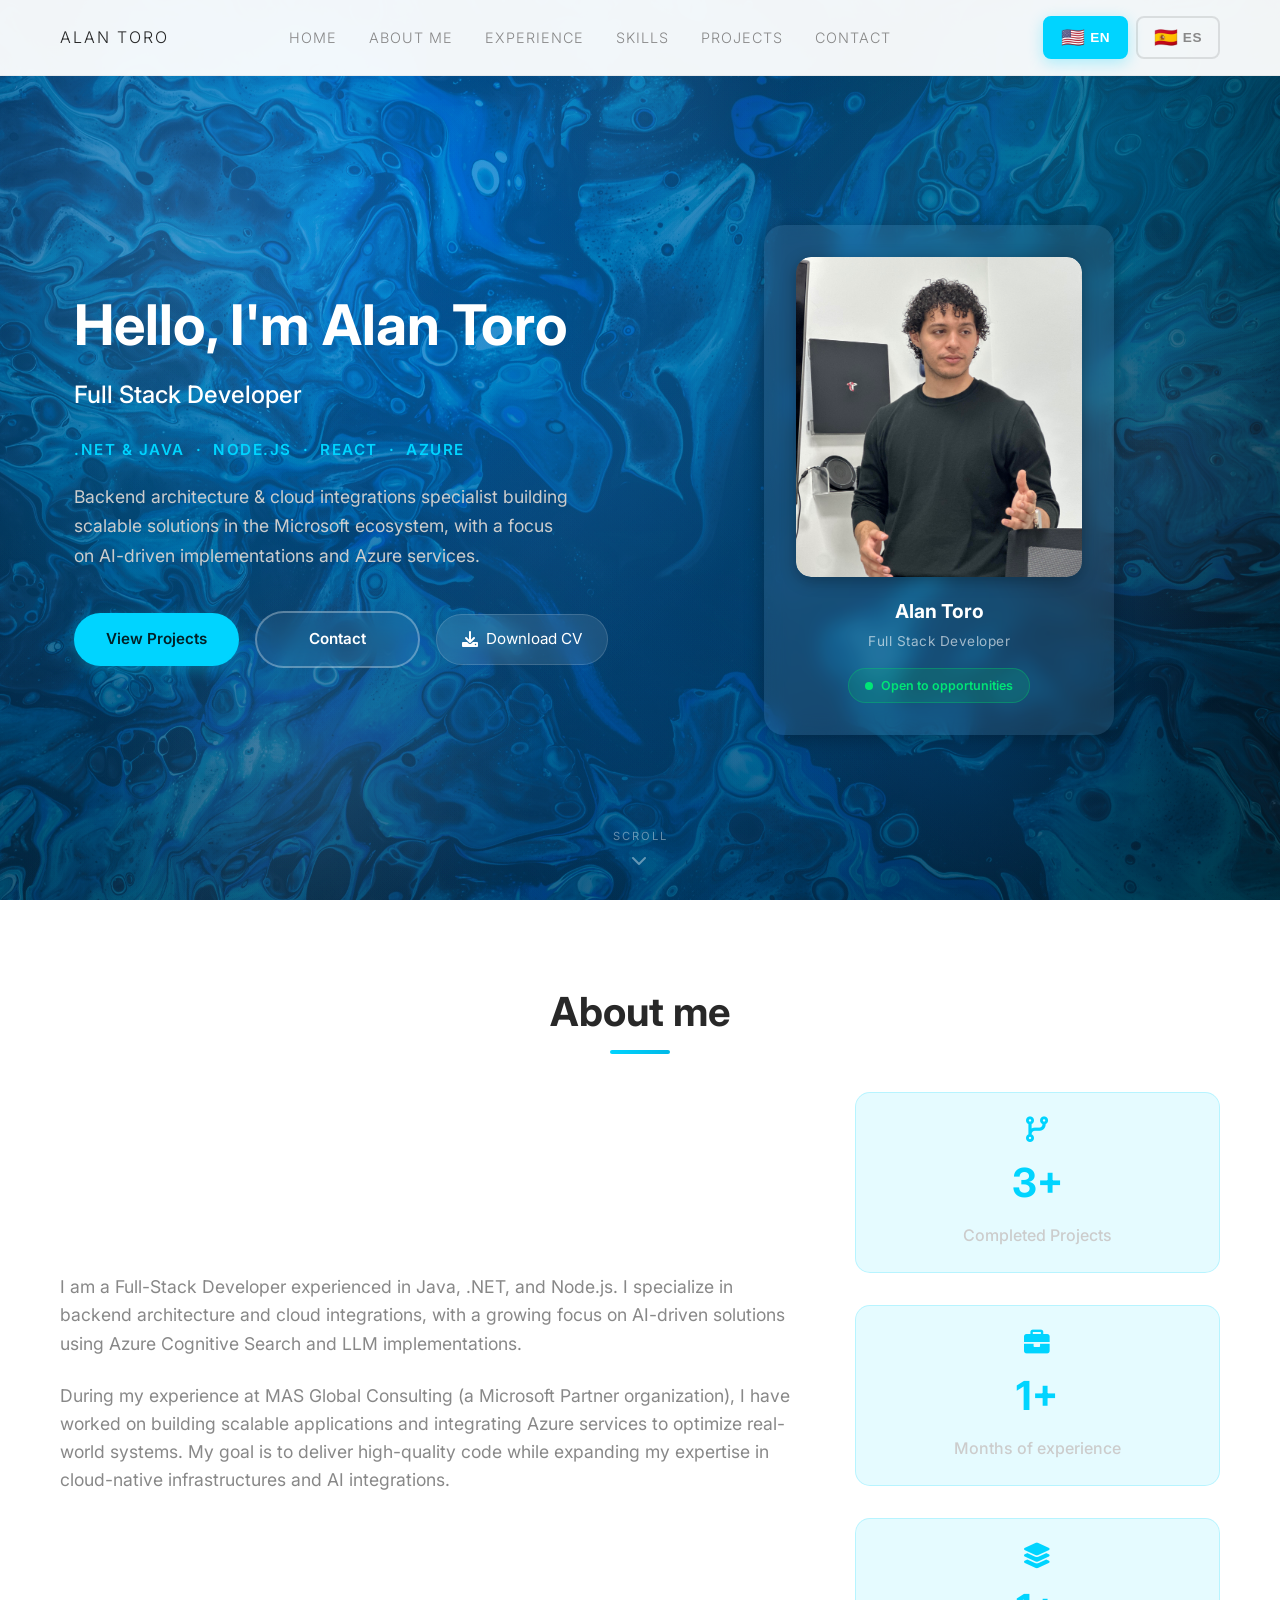
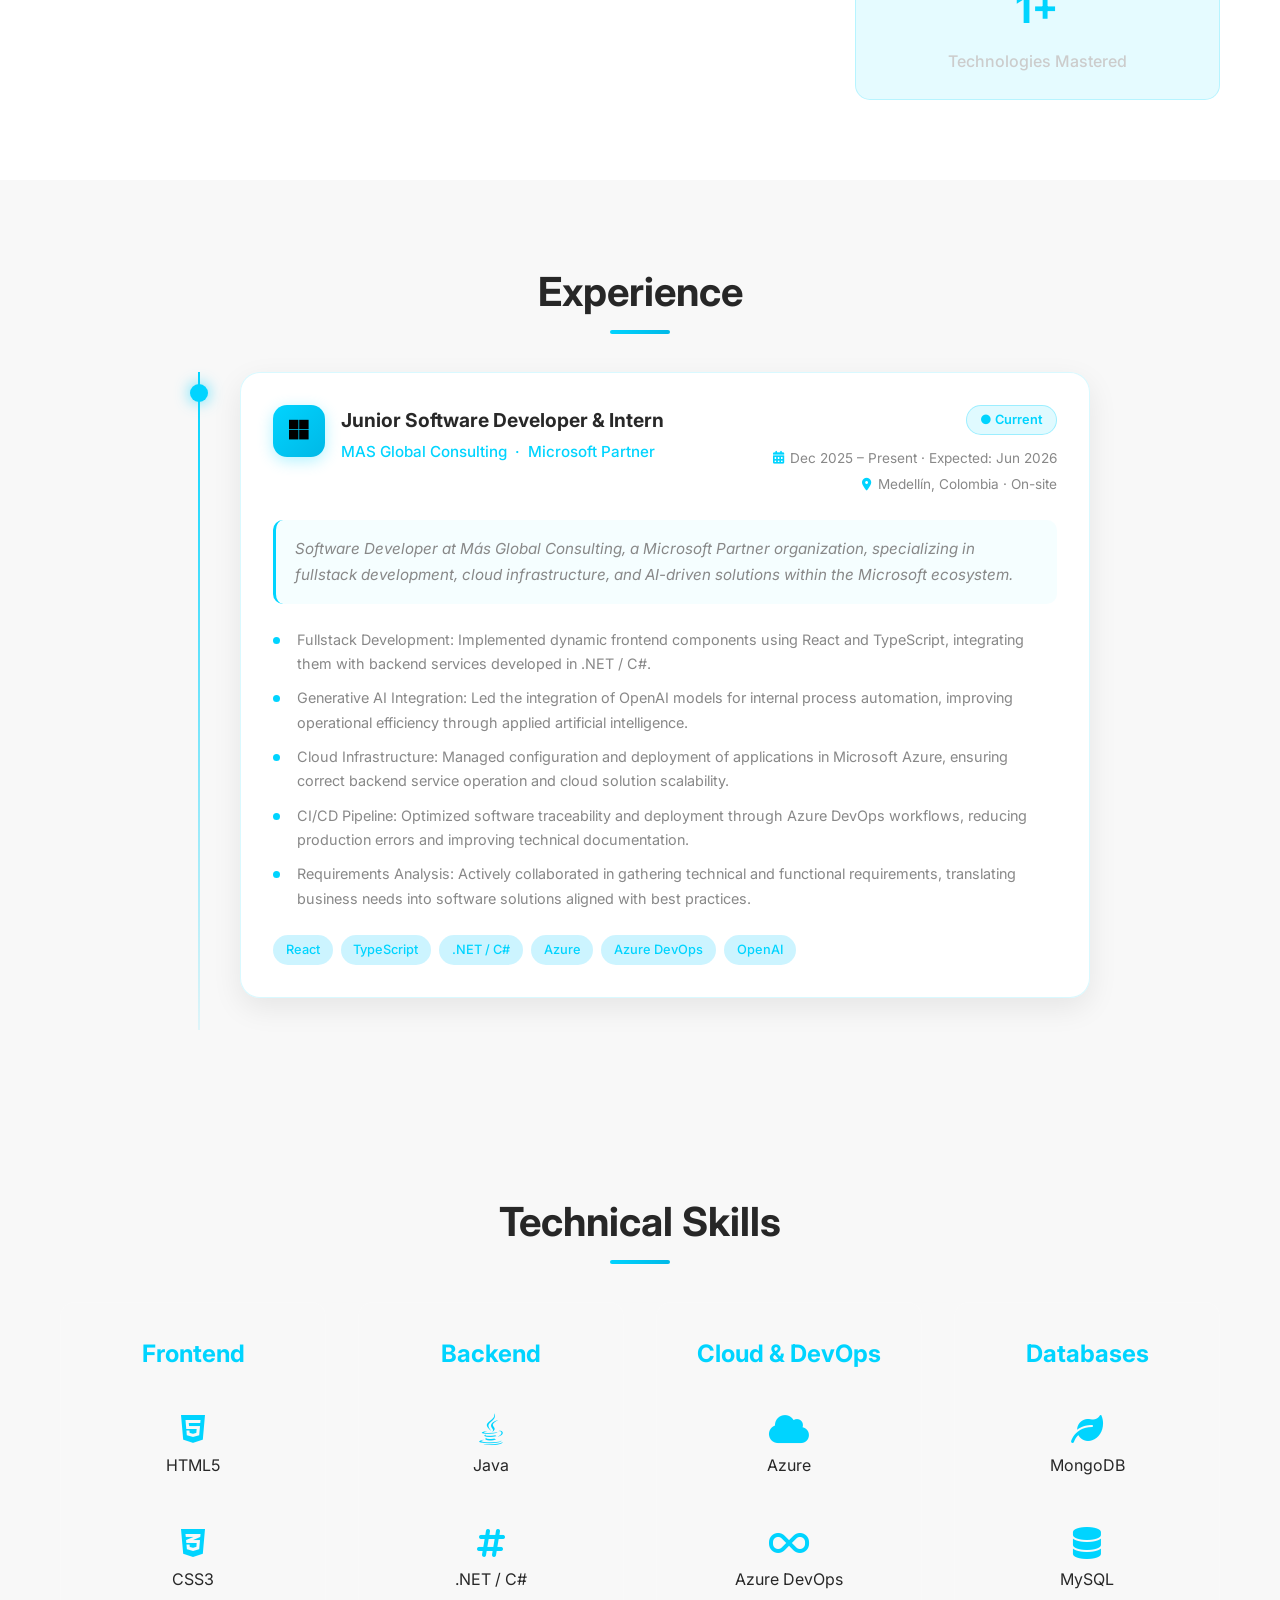
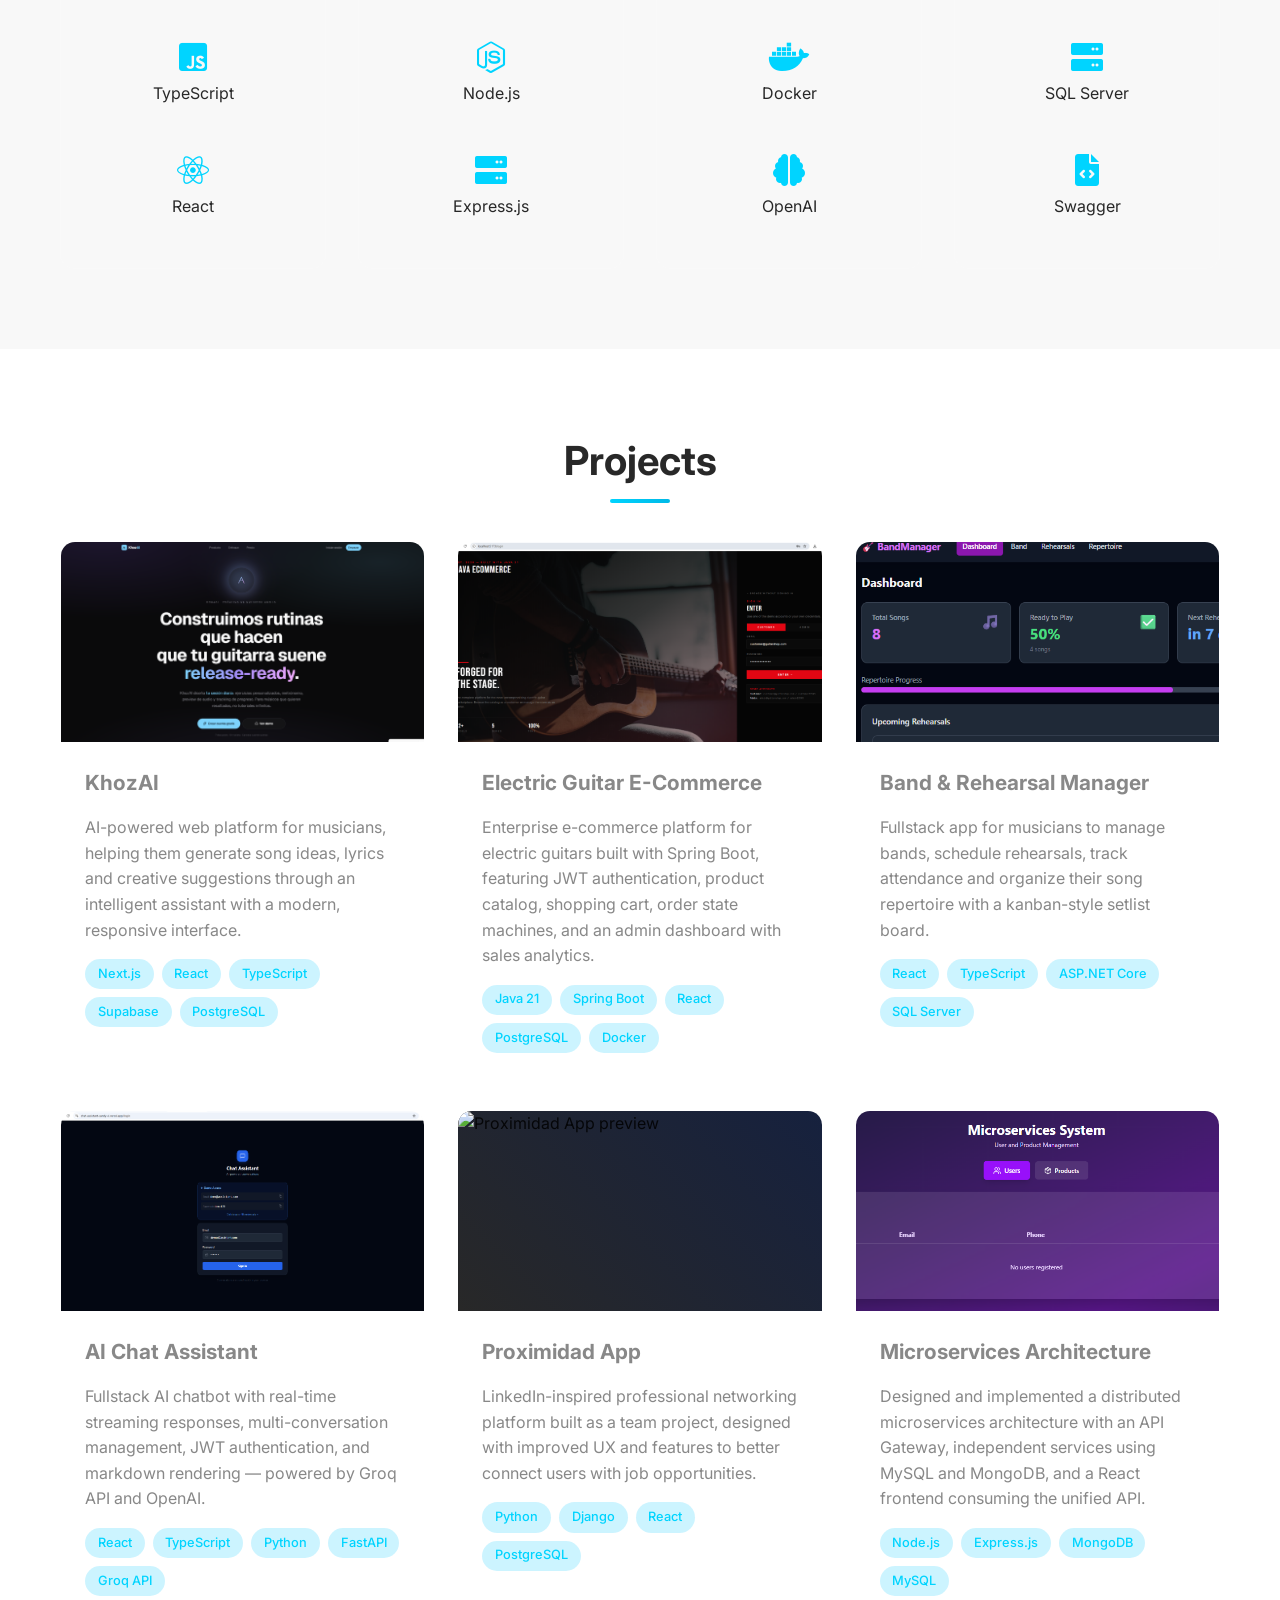
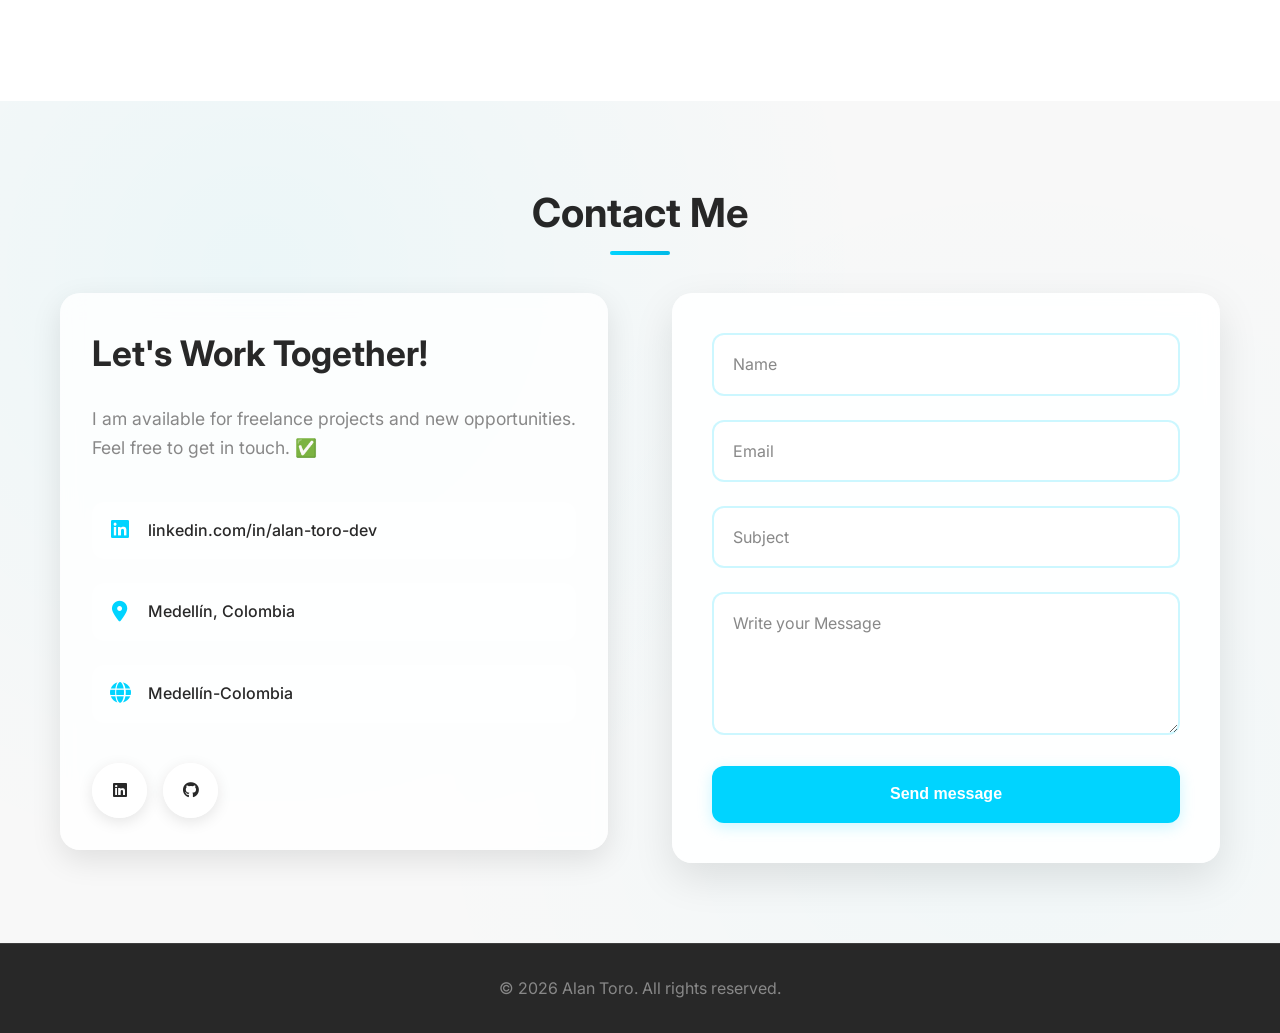
==== index.html @ 456c1c28 "Clarify KhozAI description as AI platform for musicians" ====
<!DOCTYPE html>
<html lang="en">
<head>
    <meta charset="UTF-8">
    <meta name="viewport" content="width=device-width, initial-scale=1.0">
    <title>Alan Toro | Full Stack Developer</title>
    <meta name="description" content="Full Stack Developer specialized in backend architecture, cloud integrations and AI-driven solutions in the Microsoft ecosystem.">
    <meta name="author" content="Alan Toro">

    <!-- Open Graph / Facebook / LinkedIn / WhatsApp -->
    <meta property="og:type" content="website">
    <meta property="og:url" content="https://alan-s-portfolio.vercel.app/">
    <meta property="og:title" content="Alan Toro | Full Stack Developer">
    <meta property="og:description" content="Full Stack Developer specialized in backend architecture, cloud integrations and AI-driven solutions in the Microsoft ecosystem.">
    <meta property="og:image" content="https://alan-s-portfolio.vercel.app/assets/Images/Me.jpg">
    <meta property="og:image:alt" content="Alan Toro - Full Stack Developer">

    <!-- Twitter / X -->
    <meta name="twitter:card" content="summary_large_image">
    <meta name="twitter:url" content="https://alan-s-portfolio.vercel.app/">
    <meta name="twitter:title" content="Alan Toro | Full Stack Developer">
    <meta name="twitter:description" content="Full Stack Developer specialized in backend architecture, cloud integrations and AI-driven solutions in the Microsoft ecosystem.">
    <meta name="twitter:image" content="https://alan-s-portfolio.vercel.app/assets/Images/Me.jpg">

    <link rel="icon" type="image/svg+xml" href="assets/favicon.svg">
    <link rel="shortcut icon" href="assets/favicon.svg">
    <link rel="stylesheet" href="styles.css">
    <link href="https://cdnjs.cloudflare.com/ajax/libs/font-awesome/6.0.0/css/all.min.css" rel="stylesheet">
    <link href="https://fonts.googleapis.com/css2?family=Inter:wght@300;400;500;600;700&display=swap" rel="stylesheet">
</head>
<body>
    <!-- Navegación -->
    <nav class="navbar">
        <div class="nav-container">
            <div class="nav-logo">
                <h2>Alan Toro</h2>
            </div>
            <ul class="nav-menu">
                <li class="nav-item">
                    <a href="#home" class="nav-link">Home</a>
                </li>
                <li class="nav-item">
                    <a href="#about" class="nav-link">About me</a>
                </li>
                <li class="nav-item">
                    <a href="#experience" class="nav-link">Experience</a>
                </li>
                <li class="nav-item">
                    <a href="#skills" class="nav-link">Skills</a>
                </li>
                <li class="nav-item">
                    <a href="#projects" class="nav-link">Projects</a>
                </li>
                <li class="nav-item">
                    <a href="#contact" class="nav-link">Contact</a>
                </li>
            </ul>
            <!-- Selector de Idioma -->
            <div class="language-selector">
                <button class="lang-btn active" data-lang="en">
                    <span class="flag-icon">🇺🇸</span>
                    <span class="lang-text">EN</span>
                </button>
                <button class="lang-btn" data-lang="es">
                    <span class="flag-icon">🇪🇸</span>
                    <span class="lang-text">ES</span>
                </button>
            </div>
            <div class="hamburger">
                <span class="bar"></span>
                <span class="bar"></span>
                <span class="bar"></span>
            </div>
        </div>
    </nav>

    <!-- Sección Hero -->
    <section id="home" class="hero">
        <div class="hero-container">
            <div class="hero-content">
                <h1 class="hero-title">Hello, I'm Alan Toro</h1>
                <h2 class="hero-subtitle">Full Stack Developer</h2>
                <p class="hero-tagline">.NET &amp; Java &nbsp;·&nbsp; Node.js &nbsp;·&nbsp; React &nbsp;·&nbsp; Azure</p>
                <p class="hero-description">
                    Backend architecture &amp; cloud integrations specialist building scalable solutions
                    in the Microsoft ecosystem, with a focus on AI-driven implementations and Azure services.
                </p>
                <div class="hero-buttons">
                    <a href="#projects" class="btn btn-primary">View Projects</a>
                    <a href="#contact" class="btn btn-secondary">Contact</a>
                    <a href="assets/cv/Software Developer_Alan Toro_Resume .pdf" class="btn btn-cv" download="Software Developer_Alan Toro_Resume.pdf">
                        <i class="fas fa-download"></i>
                        Download CV
                    </a>
                </div>
            </div>
            <div class="hero-image">
                <div class="profile-card">
                    <div class="profile-image">
                        <img src="assets/Images/Me.jpg" alt="Alan Toro - Full Stack Developer" />
                    </div>
                    <div class="profile-info">
                        <h3 class="profile-name">Alan Toro</h3>
                        <p class="profile-role">Full Stack Developer</p>
                        <div class="open-to-work">
                            <span class="work-dot"></span>
                            Open to opportunities
                        </div>
                    </div>
                </div>
            </div>
        </div>
        <div class="scroll-indicator">
            <span>Scroll</span>
            <i class="fas fa-chevron-down"></i>
        </div>
    </section>

    <!-- Sección Sobre Mí -->
    <section id="about" class="about">
        <div class="container">
            <h2 class="section-title">About me</h2>
            <div class="about-content">
                <div class="about-text">
                    <p>
                        I am a Full-Stack Developer experienced in Java, .NET, and Node.js. I specialize in backend architecture
                        and cloud integrations, with a growing focus on AI-driven solutions using Azure Cognitive Search
                        and LLM implementations.
                    </p>
                    <p>
                        During my experience at MAS Global Consulting (a Microsoft Partner organization), I have worked on
                        building scalable applications and integrating Azure services to optimize real-world systems.
                        I thrive in international environments and my goal is to deliver high-quality code while expanding
                        my expertise in cloud-native infrastructures and AI integrations.
                    </p>
                </div>
                <div class="about-stats">
                    <div class="stat-item">
                        <i class="fas fa-code-branch"></i>
                        <h3>10+</h3>
                        <p>Completed Projects</p>
                    </div>
                    <div class="stat-item">
                        <i class="fas fa-briefcase"></i>
                        <h3>5+</h3>
                        <p>Months of experience</p>
                    </div>
                    <div class="stat-item">
                        <i class="fas fa-layer-group"></i>
                        <h3>5+</h3>
                        <p>Technologies Mastered</p>
                    </div>
                </div>
            </div>
        </div>
    </section>

    <!-- Sección Experiencia -->
    <section id="experience" class="experience">
        <div class="container">
            <h2 class="section-title">Experience</h2>
            <div class="experience-timeline">
                <div class="experience-item">
                    <div class="experience-dot"></div>
                    <div class="experience-card">
                        <div class="experience-header">
                            <div class="experience-left">
                                <div class="company-badge">
                                    <i class="fab fa-microsoft"></i>
                                </div>
                                <div>
                                    <h3 class="experience-role">Junior Software Developer &amp; Intern</h3>
                                    <h4 class="experience-company-name">MAS Global Consulting &nbsp;·&nbsp; Microsoft Partner</h4>
                                </div>
                            </div>
                            <div class="experience-right">
                                <span class="experience-status">● Current</span>
                                <p class="experience-period"><i class="fas fa-calendar-alt"></i> Dec 2025 – Present &nbsp;·&nbsp; Expected: Jun 2026</p>
                                <p class="experience-location"><i class="fas fa-map-marker-alt"></i> Medellín, Colombia · On-site</p>
                            </div>
                        </div>
                        <p class="experience-desc">
                            Software Developer at Más Global Consulting, a Microsoft Partner organization, specializing in
                            fullstack development, cloud infrastructure, and AI-driven solutions within the Microsoft ecosystem.
                        </p>
                        <ul class="experience-list">
                            <li><strong>Fullstack Development:</strong> Implemented dynamic frontend components using React and TypeScript, integrating them with backend services developed in .NET / C#.</li>
                            <li><strong>Generative AI Integration:</strong> Led the integration of OpenAI models for internal process automation, improving operational efficiency through applied artificial intelligence.</li>
                            <li><strong>Cloud Infrastructure:</strong> Managed configuration and deployment of applications in Microsoft Azure, ensuring correct backend service operation and cloud solution scalability.</li>
                            <li><strong>CI/CD Pipeline:</strong> Optimized software traceability and deployment through Azure DevOps workflows, reducing production errors and improving technical documentation.</li>
                            <li><strong>Requirements Analysis:</strong> Actively collaborated in gathering technical and functional requirements, translating business needs into software solutions aligned with best practices.</li>
                        </ul>
                        <div class="experience-tags">
                            <span class="tech-tag">React</span>
                            <span class="tech-tag">TypeScript</span>
                            <span class="tech-tag">.NET / C#</span>
                            <span class="tech-tag">Azure</span>
                            <span class="tech-tag">Azure DevOps</span>
                            <span class="tech-tag">OpenAI</span>
                        </div>
                    </div>
                </div>
            </div>
        </div>
    </section>

    <!-- Sección Habilidades -->
    <section id="skills" class="skills">
        <div class="container">
            <h2 class="section-title">Technical Skills</h2>
            <div class="skills-grid">
                <div class="skill-category">
                    <h3>Frontend</h3>
                    <div class="skill-items">
                        <div class="skill-item">
                            <i class="fab fa-html5"></i>
                            <span>HTML5</span>
                        </div>
                        <div class="skill-item">
                            <i class="fab fa-css3-alt"></i>
                            <span>CSS3</span>
                        </div>
                        <div class="skill-item">
                            <i class="fab fa-js-square"></i>
                            <span>TypeScript</span>
                        </div>
                        <div class="skill-item">
                            <i class="fab fa-react"></i>
                            <span>React</span>
                        </div>
                    </div>
                </div>
                <div class="skill-category">
                    <h3>Backend</h3>
                    <div class="skill-items">
                        <div class="skill-item">
                            <i class="fab fa-java"></i>
                            <span>Java</span>
                        </div>
                        <div class="skill-item">
                            <i class="fas fa-hashtag"></i>
                            <span>.NET / C#</span>
                        </div>
                        <div class="skill-item">
                            <i class="fab fa-node-js"></i>
                            <span>Node.js</span>
                        </div>
                        <div class="skill-item">
                            <i class="fas fa-server"></i>
                            <span>Express.js</span>
                        </div>
                    </div>
                </div>
                <div class="skill-category">
                    <h3>Cloud &amp; DevOps</h3>
                    <div class="skill-items">
                        <div class="skill-item">
                            <i class="fas fa-cloud"></i>
                            <span>Azure</span>
                        </div>
                        <div class="skill-item">
                            <i class="fas fa-infinity"></i>
                            <span>Azure DevOps</span>
                        </div>
                        <div class="skill-item">
                            <i class="fab fa-docker"></i>
                            <span>Docker</span>
                        </div>
                        <div class="skill-item">
                            <i class="fas fa-brain"></i>
                            <span>OpenAI</span>
                        </div>
                    </div>
                </div>
                <div class="skill-category">
                    <h3>Databases</h3>
                    <div class="skill-items">
                        <div class="skill-item">
                            <i class="fas fa-leaf"></i>
                            <span>MongoDB</span>
                        </div>
                        <div class="skill-item">
                            <i class="fas fa-database"></i>
                            <span>MySQL</span>
                        </div>
                        <div class="skill-item">
                            <i class="fas fa-server"></i>
                            <span>SQL Server</span>
                        </div>
                        <div class="skill-item">
                            <i class="fas fa-file-code"></i>
                            <span>Swagger</span>
                        </div>
                    </div>
                </div>
            </div>
        </div>
    </section>

    <!-- Sección Proyectos -->
    <section id="projects" class="projects">
        <div class="container">
            <h2 class="section-title">Projects</h2>
            <div class="projects-grid">
                <div class="project-card">
                    <div class="project-image">
                        <img class="project-image-img" src="assets/Images/Khozai.png" alt="KhozAI app screenshot" loading="lazy" decoding="async">
                        <div class="project-overlay">
                            <div class="project-links">
                                <a href="https://khoz-ai.vercel.app/" class="project-link" title="Live Demo" aria-label="KhozAI live demo" target="_blank" rel="noopener"><i class="fas fa-external-link-alt" aria-hidden="true"></i></a>
                                <a href="https://github.com/AlanIsaacToroHolguin/KhozAI" class="project-link" title="GitHub" aria-label="KhozAI source on GitHub" target="_blank" rel="noopener"><i class="fab fa-github" aria-hidden="true"></i></a>
                            </div>
                        </div>
                    </div>
                    <div class="project-content">
                        <h3>KhozAI</h3>
                        <p>AI-powered web platform for musicians, helping them generate song ideas, lyrics and creative suggestions through an intelligent assistant with a modern, responsive interface.</p>
                        <div class="project-tech">
                            <span class="tech-tag">Next.js</span>
                            <span class="tech-tag">React</span>
                            <span class="tech-tag">TypeScript</span>
                            <span class="tech-tag">Supabase</span>
                            <span class="tech-tag">PostgreSQL</span>
                        </div>
                    </div>
                </div>
                <div class="project-card">
                    <div class="project-image">
                        <img class="project-image-img" src="assets/Images/javaecommerce.png" alt="Electric Guitar E-Commerce screenshot" loading="lazy" decoding="async">
                        <div class="project-overlay">
                            <div class="project-links">
                                <a href="https://github.com/AlanIsaacToroHolguin/E-CommerceJava" class="project-link" title="GitHub" aria-label="Electric Guitar E-Commerce source on GitHub" target="_blank" rel="noopener"><i class="fab fa-github" aria-hidden="true"></i></a>
                            </div>
                        </div>
                    </div>
                    <div class="project-content">
                        <h3>Electric Guitar E-Commerce</h3>
                        <p>Enterprise e-commerce platform for electric guitars built with Spring Boot, featuring JWT authentication, product catalog, shopping cart, order state machines, and an admin dashboard with sales analytics.</p>
                        <div class="project-tech">
                            <span class="tech-tag">Java 21</span>
                            <span class="tech-tag">Spring Boot</span>
                            <span class="tech-tag">React</span>
                            <span class="tech-tag">PostgreSQL</span>
                            <span class="tech-tag">Docker</span>
                        </div>
                    </div>
                </div>
                <div class="project-card">
                    <div class="project-image">
                        <img class="project-image-img" src="assets/Images/BandManager.png" alt="Band & Rehearsal Manager dashboard screenshot" loading="lazy" decoding="async">
                        <div class="project-overlay">
                            <div class="project-links">
                                <a href="https://github.com/AlanIsaacToroHolguin/Band-Manager" class="project-link" title="GitHub" aria-label="Band & Rehearsal Manager source on GitHub" target="_blank" rel="noopener"><i class="fab fa-github" aria-hidden="true"></i></a>
                            </div>
                        </div>
                    </div>
                    <div class="project-content">
                        <h3>Band & Rehearsal Manager</h3>
                        <p>Fullstack app for musicians to manage bands, schedule rehearsals, track attendance and organize their song repertoire with a kanban-style setlist board.</p>
                        <div class="project-tech">
                            <span class="tech-tag">React</span>
                            <span class="tech-tag">TypeScript</span>
                            <span class="tech-tag">ASP.NET Core</span>
                            <span class="tech-tag">SQL Server</span>
                        </div>
                    </div>
                </div>
                <div class="project-card">
                    <div class="project-image">
                        <img class="project-image-img" src="assets/Images/aichatassitant.png" alt="AI Chat Assistant screenshot" loading="lazy" decoding="async">
                        <div class="project-overlay">
                            <div class="project-links">
                                <a href="https://chat-assistant-sandy-xi.vercel.app/login" class="project-link" title="Live Demo" aria-label="AI Chat Assistant live demo" target="_blank" rel="noopener"><i class="fas fa-external-link-alt" aria-hidden="true"></i></a>
                                <a href="https://github.com/AlanIsaacToroHolguin/Chat-Assistant" class="project-link" title="GitHub" aria-label="AI Chat Assistant source on GitHub" target="_blank" rel="noopener"><i class="fab fa-github" aria-hidden="true"></i></a>
                            </div>
                        </div>
                    </div>
                    <div class="project-content">
                        <h3>AI Chat Assistant</h3>
                        <p>Fullstack AI chatbot with real-time streaming responses, multi-conversation management, JWT authentication, and markdown rendering — powered by Groq API and OpenAI.</p>
                        <div class="project-tech">
                            <span class="tech-tag">React</span>
                            <span class="tech-tag">TypeScript</span>
                            <span class="tech-tag">Python</span>
                            <span class="tech-tag">FastAPI</span>
                            <span class="tech-tag">Groq API</span>
                        </div>
                    </div>
                </div>
                <div class="project-card">
                    <div class="project-image">
                        <img class="project-image-img" src="https://images.unsplash.com/photo-1556761175-b413da4baf72?auto=format&fit=crop&w=1000&q=80" alt="Proximidad App preview" loading="lazy" decoding="async">
                        <div class="project-overlay">
                            <div class="project-links">
                                <a href="https://github.com/AngelPalaciosN/ProXimidad" class="project-link" title="GitHub" aria-label="Proximidad App source on GitHub" target="_blank" rel="noopener"><i class="fab fa-github" aria-hidden="true"></i></a>
                            </div>
                        </div>
                    </div>
                    <div class="project-content">
                        <h3>Proximidad App</h3>
                        <p>LinkedIn-inspired professional networking platform built as a team project, designed with improved UX and features to better connect users with job opportunities.</p>
                        <div class="project-tech">
                            <span class="tech-tag">Python</span>
                            <span class="tech-tag">Django</span>
                            <span class="tech-tag">React</span>
                            <span class="tech-tag">PostgreSQL</span>
                        </div>
                    </div>
                </div>
                <div class="project-card">
                    <div class="project-image">
                        <img class="project-image-img" src="assets/Images/Microservices.png" alt="Microservices Architecture screenshot" loading="lazy" decoding="async">
                        <div class="project-overlay">
                            <div class="project-links">
                                <a href="https://www.youtube.com/watch?v=BIhlBQ-1Mw0" class="project-link" title="Video Demo" aria-label="Microservices Architecture video demo on YouTube" target="_blank" rel="noopener"><i class="fas fa-external-link-alt" aria-hidden="true"></i></a>
                                <a href="https://github.com/AlanIsaacToroHolguin/Microservices-Api-Gateway" class="project-link" title="GitHub" aria-label="Microservices Architecture source on GitHub" target="_blank" rel="noopener"><i class="fab fa-github" aria-hidden="true"></i></a>
                            </div>
                        </div>
                    </div>
                    <div class="project-content">
                        <h3>Microservices Architecture</h3>
                        <p>Designed and implemented a distributed microservices architecture with an API Gateway, independent services using MySQL and MongoDB, and a React frontend consuming the unified API.</p>
                        <div class="project-tech">
                            <span class="tech-tag">Node.js</span>
                            <span class="tech-tag">Express.js</span>
                            <span class="tech-tag">MongoDB</span>
                            <span class="tech-tag">MySQL</span>
                        </div>
                    </div>
                </div>
            </div>
        </div>
    </section>

    <!-- Sección Contacto -->
    <section id="contact" class="contact">
        <div class="container">
            <h2 class="section-title">Contact Me</h2>
            <div class="contact-content">
                <div class="contact-info">
                    <h3>Let's Work Together!</h3>
                    <p>I am available for freelance projects and new opportunities. Feel free to get in touch. ✅</p>
                    <div class="contact-methods">
                        <div class="contact-method">
                            <i class="fab fa-linkedin"></i>
                            <span>linkedin.com/in/alan-toro-dev</span>
                        </div>
                        <div class="contact-method">
                            <i class="fas fa-map-marker-alt"></i>
                            <span>Medellín, Colombia</span>
                        </div>
                        <div class="contact-method">
                            <i class="fas fa-globe"></i>
                            <span>Available for remote work</span>
                        </div>
                    </div>
                    <div class="social-links">
                        <a href="https://www.linkedin.com/in/alan-toro-dev/" class="social-link" aria-label="LinkedIn profile" target="_blank" rel="noopener"><i class="fab fa-linkedin" aria-hidden="true"></i></a>
                        <a href="https://github.com/AlanIsaacToroHolguin/AlanIsaacToroHolguin" class="social-link" aria-label="GitHub profile" target="_blank" rel="noopener"><i class="fab fa-github" aria-hidden="true"></i></a>
                    </div>
                </div>
                <form id="contactForm" class="contact-form">
                    
                    <div class="form-group">
                        <input type="text" name="name" placeholder="Name" required>
                    </div>
                    <div class="form-group">
                        <input type="email" name="email" placeholder="Email" required>
                    </div>
                    <div class="form-group">
                        <input type="text" name="subject" placeholder="Subject" required>
                    </div>
                    <div class="form-group">
                        <textarea name="message" placeholder="Write your Message" rows="5" required></textarea>
                    </div>
                    
                    <button type="submit" class="btn btn-primary">Send message</button>
                </form>
            </div>
        </div>
    </section>

    <!-- Footer -->
    <footer class="footer">
        <div class="container">
            <p>&copy; 2026 Alan Toro. All rights reserved.</p>
        </div>
    </footer>

    <!-- EmailJS SDK -->
    <script src="https://cdn.jsdelivr.net/npm/@emailjs/browser@4/dist/email.min.js"></script>
    <!-- IMPORTANTE: translations.js debe cargarse PRIMERO -->
    <script src="translations.js"></script>
    <script src="script.js"></script>
</body>
</html>
---- styles.css ----
/* Variables de color para paleta refinada */
:root {
    --primary: #00d4ff;
    --primary-hover: #00b8e6;
    --bg-dark: #000000d7;
    --bg-light: #f8f8f8;
    --text-primary: #ffffff;
    --text-secondary: #888888;
    --text-muted: #cccccc;
    --border-light: rgba(255, 255, 255, 0.1);
    --border-medium: rgba(255, 255, 255, 0.144);
    --shadow-primary: rgba(0, 212, 255, 0.2);
    --shadow-dark: rgba(0, 0, 0, 0.3);
}

/* Reset y configuración base */
* {
    margin: 0;
    padding: 0;
    box-sizing: border-box;
}

body, html {
    font-family: "Inter", "UniversLTStd", sans-serif;
    margin: 0;
    padding: 0;
    background: var(--text-primary);
    color: var(--bg-dark);
    line-height: 1.6;
    overflow-x: hidden;
    -webkit-font-smoothing: antialiased;
    -moz-osx-font-smoothing: grayscale;
}

html {
    scroll-behavior: smooth;
}

.container {
    max-width: 1200px;
    margin: 0 auto;
    padding: 0 20px;
}

/* Navegación */
.navbar {
    position: fixed;
    top: 0;
    width: 100%;
    background: rgba(255, 255, 255, 0.959);
    backdrop-filter: blur(20px);
    z-index: 1000;
    padding: 1rem 0;
    transition: all 0.3s ease;
    border-bottom: 1px solid rgba(0, 0, 0, 0.05);
}

.nav-container {
    max-width: 1200px;
    margin: 0 auto;
    padding: 0 20px;
    display: flex;
    justify-content: space-between;
    align-items: center;
}

.nav-logo h2 {
    color: var(--bg-dark);
    font-weight: 300;
    font-size: 1rem;
    letter-spacing: 2px;
    text-transform: uppercase;
}

.nav-menu {
    display: flex;
    list-style: none;
    gap: 2rem;
}

.nav-link {
    color: var(--text-secondary);
    text-decoration: none;
    font-weight: 300;
    font-size: 0.9rem;
    letter-spacing: 1px;
    text-transform: uppercase;
    transition: color 0.3s ease;
    position: relative;
}

.nav-link:hover {
    color: var(--bg-dark);
}

.nav-link::after {
    content: '';
    position: absolute;
    width: 0;
    height: 1px;
    bottom: -5px;
    left: 0;
    background-color: var(--bg-dark);
    transition: width 0.3s ease;
}

.nav-link:hover::after {
    width: 100%;
}

.nav-link.active {
    color: var(--bg-dark);
    font-weight: 500;
}

.nav-link.active::after {
    width: 100%;
}

/* Selector de Idioma */
.language-selector {
    display: flex;
    gap: 0.5rem;
    align-items: center;
    margin-left: 2rem;
}

.lang-btn {
    display: flex;
    align-items: center;
    gap: 0.3rem;
    padding: 0.5rem 1rem;
    background: transparent;
    border: 2px solid rgba(0, 0, 0, 0.1);
    border-radius: 8px;
    cursor: pointer;
    transition: all 0.3s ease;
    font-weight: 500;
    color: var(--text-secondary);
}

.lang-btn:hover {
    border-color: var(--primary);
    transform: translateY(-2px);
    box-shadow: 0 4px 12px rgba(0, 212, 255, 0.2);
}

.lang-btn.active {
    background: var(--primary);
    border-color: var(--primary);
    color: var(--text-primary);
    box-shadow: 0 4px 15px rgba(0, 212, 255, 0.3);
}

.flag-icon {
    font-size: 1.2rem;
}

.lang-text {
    font-size: 0.85rem;
    font-weight: 600;
    letter-spacing: 0.5px;
}

.hamburger {
    display: none;
    flex-direction: column;
    cursor: pointer;
}

.bar {
    width: 25px;
    height: 3px;
    background-color: var(--bg-dark);
    margin: 3px 0;
    transition: 0.3s;
}

/* Sección Hero */
.hero {
    min-height: 100vh;  
    display: flex;
    align-items: center;
    background:radial-gradient(circle at 30% 20%, rgba(0, 123, 255, 0.5), rgba(0, 0, 0, 0.7)),url('assets/Images/Background.jpg');
    background-repeat: no-repeat;
    background-size: cover;
    background-position: center;
    position: relative;
    overflow: hidden;
    padding-top: 140px;
}

.hero img {
    width: 100%;
    height: 100%;
    object-fit: cover;
    object-position: top center;
    border-radius: 15px;
    display: block;
    transition: transform 0.4s ease;
}

.hero img:hover {
    transform: scale(1.03);
}

.hero::before {
    content: '';
    position: absolute;
    top: 0;
    left: 0;
    right: 0;
    bottom: 0;
    background: 
        radial-gradient(circle at 15% 25%, rgba(255, 255, 255, 0.1) 0%, transparent 20%),
        radial-gradient(circle at 85% 15%, rgba(0, 200, 255, 0.2) 0%, transparent 25%),
        radial-gradient(circle at 25% 85%, rgba(255, 255, 255, 0.08) 0%, transparent 18%),
        radial-gradient(circle at 75% 75%, rgba(0, 150, 255, 0.15) 0%, transparent 22%),
        radial-gradient(circle at 50% 10%, rgba(255, 255, 255, 0.05) 0%, transparent 15%),
        radial-gradient(circle at 10% 50%, rgba(0, 200, 255, 0.12) 0%, transparent 20%),
        radial-gradient(circle at 90% 50%, rgba(255, 255, 255, 0.08) 0%, transparent 18%),
        radial-gradient(circle at 50% 90%, rgba(0, 150, 255, 0.1) 0%, transparent 25%),
        conic-gradient(from 45deg at 20% 30%, transparent 0deg, rgba(0, 150, 255, 0.1) 90deg, transparent 180deg),
        conic-gradient(from 225deg at 80% 70%, transparent 0deg, rgba(0, 200, 255, 0.08) 90deg, transparent 180deg);
    pointer-events: none;
    animation: fluidMove 20s ease-in-out infinite;
}

.hero::after {
    content: '';
    position: absolute;
    top: 0;
    left: 0;
    right: 0;
    bottom: 0;
    background: 
        linear-gradient(45deg, transparent 30%, rgba(0, 150, 255, 0.05) 50%, transparent 70%),
        linear-gradient(-45deg, transparent 20%, rgba(0, 200, 255, 0.03) 60%, transparent 80%),
        linear-gradient(135deg, transparent 40%, rgba(255, 255, 255, 0.02) 50%, transparent 60%);
    pointer-events: none;
    animation: waveMove 15s ease-in-out infinite reverse;
}

@keyframes fluidMove {
    0%, 100% { 
        transform: translateX(0) translateY(0) rotate(0deg);
        opacity: 1;
    }
    25% { 
        transform: translateX(10px) translateY(-5px) rotate(1deg);
        opacity: 0.8;
    }
    50% { 
        transform: translateX(-5px) translateY(10px) rotate(-1deg);
        opacity: 0.9;
    }
    75% { 
        transform: translateX(5px) translateY(-8px) rotate(0.5deg);
        opacity: 0.85;
    }
}

@keyframes waveMove {
    0%, 100% { 
        transform: translateX(0) scale(1);
    }
    50% { 
        transform: translateX(20px) scale(1.05);
    }
}

.hero-container {
    max-width: 1200px;
    margin: 0 auto;
    padding: 0 20px;
    display: grid;
    grid-template-columns: 1fr 1fr;
    gap: 4rem;
    align-items: center;
    position: relative;
    z-index: 2;
}

.hero-title {
    font-size: 3.5rem;
    font-weight: 700;
    color: var(--text-primary);
    margin-bottom: 1rem;
    text-align: left;
    line-height: 1.2;
}

.hero-subtitle {
    font-size: 1.5rem;
    font-weight: 500;
    color: var(--text-primary);
    margin-bottom: 1.5rem;
    text-align: left;
}

.highlight {
    color: var(--primary);
    background: linear-gradient(45deg, var(--primary), var(--text-secondary));
    -webkit-background-clip: text;
    -webkit-text-fill-color: transparent;
    background-clip: text;
}

.hero-tagline {
    font-size: 0.95rem;
    color: var(--primary);
    font-weight: 600;
    letter-spacing: 1.5px;
    margin-bottom: 1.2rem;
    text-transform: uppercase;
}

.hero-description {
    font-size: 1.1rem;
    color: var(--text-muted);
    margin-bottom: 2.5rem;
    max-width: 500px;
    line-height: 1.7;
}

/* Botones mejorados */
.hero-buttons {
    display: flex;
    gap: 1rem;
    flex-wrap: wrap;
    align-items: center;
}

.btn {
    padding: 14px 28px;
    border: none;
    border-radius: 50px;
    font-weight: 600;
    font-size: 0.95rem;
    text-decoration: none;
    transition: all 0.3s ease;
    cursor: pointer;
    display: inline-flex;
    align-items: center;
    justify-content: center;
    gap: 8px;
    text-align: center;
    position: relative;
    overflow: hidden;
    min-width: 165px;
}

.btn-primary {
    background: var(--primary);
    color: var(--bg-dark);
    box-shadow: 0 4px 15px rgba(0, 217, 255, 0.3);
}

.btn-primary::before {
    content: '';
    position: absolute;
    top: 0;
    left: -100%;
    width: 100%;
    height: 100%;
    background: linear-gradient(90deg, transparent, rgba(255, 255, 255, 0.3), transparent);
    transition: left 0.5s;
}

.btn-primary:hover::before {
    left: 100%;
}

.btn-primary:hover {
    transform: translateY(-3px);
    box-shadow: 0 8px 25px rgba(0, 217, 255, 0.5);
    background: var(--primary);
}

.btn-secondary {
    background: rgba(255, 255, 255, 0.05);
    color: var(--text-primary);
    border: 2px solid rgba(255, 255, 255, 0.3);
    backdrop-filter: blur(10px);
}

.btn-secondary:hover {
    background: rgba(255, 255, 255, 0.15);
    border-color: var(--primary);
    transform: translateY(-3px);
    box-shadow: 0 8px 20px rgba(0, 217, 255, 0.2);
}

.btn-icon {
    width: 20px;
    height: 20px;
}

.btn-divider {
    width: 1px;
    height: 30px;
    background: rgba(255, 255, 255, 0.2);
    margin: 0 0.5rem;
}

.hero-image {
    display: flex;
    justify-content: center;
    align-items: center;
}

.profile-card {
    max-width: 350px;
    width: 90%;
    background: rgba(255, 255, 255, 0.08);
    border-radius: 20px;
    box-shadow: 0 4px 20px var(--shadow-dark);
    padding: 2rem;
    backdrop-filter: blur(10px);
    display: flex;
    flex-direction: column;
    align-items: center;
    transition: transform 0.3s ease, box-shadow 0.3s ease;
}

.profile-image {
    width: 100%;
    height: 320px;
    border-radius: 15px;
    overflow: hidden;
    box-shadow: 0 4px 16px var(--shadow-dark);
}

.profile-info {
    text-align: center;
    padding-top: 1.2rem;
}

.profile-name {
    font-size: 1.2rem;
    font-weight: 700;
    color: var(--text-primary);
    margin-bottom: 0.25rem;
}

.profile-role {
    font-size: 0.85rem;
    color: rgba(255, 255, 255, 0.6);
    margin-bottom: 1rem;
    letter-spacing: 0.5px;
}

.open-to-work {
    display: inline-flex;
    align-items: center;
    gap: 0.5rem;
    background: rgba(0, 210, 100, 0.15);
    border: 1px solid rgba(0, 210, 100, 0.35);
    color: #00e676;
    padding: 0.4rem 1rem;
    border-radius: 20px;
    font-size: 0.78rem;
    font-weight: 600;
}

.work-dot {
    width: 8px;
    height: 8px;
    border-radius: 50%;
    background: #00e676;
    flex-shrink: 0;
    animation: pulse-dot 1.8s ease-in-out infinite;
}

@keyframes pulse-dot {
    0%, 100% { box-shadow: 0 0 0 0 rgba(0, 230, 118, 0.5); }
    50% { box-shadow: 0 0 0 7px rgba(0, 230, 118, 0); }
}

@keyframes float {
    0%, 100% { transform: translateY(0px); }
    50% { transform: translateY(-20px); }
}

/* Scroll indicator */
.scroll-indicator {
    position: absolute;
    bottom: 2rem;
    left: 50%;
    transform: translateX(-50%);
    display: flex;
    flex-direction: column;
    align-items: center;
    gap: 0.4rem;
    color: rgba(255, 255, 255, 0.4);
    font-size: 0.7rem;
    letter-spacing: 2px;
    text-transform: uppercase;
    animation: bounce-arrow 2s ease-in-out infinite;
    z-index: 2;
    text-decoration: none;
    cursor: default;
}

.scroll-indicator i {
    font-size: 1rem;
}

@keyframes bounce-arrow {
    0%, 100% { transform: translateX(-50%) translateY(0); opacity: 0.4; }
    50% { transform: translateX(-50%) translateY(8px); opacity: 0.8; }
}

/* Secciones generales */
section {
    padding: 5rem 0;
}

.section-title {
    font-size: 2.5rem;
    font-weight: 700;
    text-align: center;
    margin-bottom: 3rem;
    color: var(--bg-dark);
    position: relative;
}

.section-title::after {
    content: '';
    position: absolute;
    bottom: -10px;
    left: 50%;
    transform: translateX(-50%);
    width: 60px;
    height: 4px;
    background: linear-gradient(45deg, var(--primary), var(--primary-hover));
    border-radius: 2px;
}

/* Sección Sobre Mí */
.about {
    background: var(--text-primary);
}

.about-content {
    display: grid;
    grid-template-columns: 2fr 1fr;
    gap: 4rem;
    align-items: center;
}

.about-text p {
    font-size: 1.1rem;
    color: var(--text-secondary);
    margin-bottom: 1.5rem;
}

.cv-download {
    margin-top: 2rem;
}

.btn-cv {
    background: rgba(255, 255, 255, 0.1);
    color: var(--text-primary);
    border: 1px solid var(--border-medium);
    padding: 12px 25px;
    border-radius: 50px;
    font-weight: 400;
    text-decoration: none;
    display: inline-flex;
    align-items: center;
    gap: 0.5rem;
    transition: all 0.3s ease;
    backdrop-filter: blur(10px);
}

.btn-cv:hover {
    background: rgba(255, 255, 255, 0.2);
    color: var(--text-primary);
    border-color: var(--primary);
    transform: translateY(-2px);
    box-shadow: 0 8px 25px var(--shadow-primary);
}

.btn-cv i {
    font-size: 1rem;
}

.about-stats {
    display: flex;
    flex-direction: column;
    gap: 2rem;
}

.stat-item {
    text-align: center;
    padding: 1.5rem;
    background: rgba(0, 212, 255, 0.1);
    border-radius: 15px;
    border: 1px solid rgba(0, 212, 255, 0.2);
}

.stat-item i {
    font-size: 1.6rem;
    color: var(--primary);
    margin-bottom: 0.5rem;
    display: block;
}

.stat-item h3 {
    font-size: 2.5rem;
    color: var(--primary);
    margin-bottom: 0.5rem;
}

.stat-item p {
    color: var(--text-muted);
    font-weight: 500;
}

/* Sección Habilidades */
.skills {
    background: var(--bg-light);
}

.skills-grid {
    display: grid;
    grid-template-columns: repeat(auto-fit, minmax(240px, 1fr));
    gap: 2rem;
}

.skill-category {
    background: rgba(255, 255, 255, 0.05);
    padding: 2rem;
    border-radius: 15px;
    border: 1px solid rgba(255, 255, 255, 0.1);
    transition: transform 0.3s ease;
}

.skill-category:hover {
    transform: translateY(-5px);
    border-color: var(--primary);
}

.skill-category h3 {
    font-size: 1.5rem;
    margin-bottom: 1.5rem;
    color: var(--primary);
    text-align: center;
}

.skill-items {
    display: grid;
    grid-template-columns: repeat(auto-fit, minmax(120px, 1fr));
    gap: 1rem;
}

.skill-item {
    display: flex;
    flex-direction: column;
    align-items: center;
    padding: 1rem;
    background: rgba(255, 255, 255, 0.05);
    border-radius: 10px;
    transition: all 0.3s ease;
}

.skill-item:hover {
    background: rgba(0, 200, 255, 0.1);
    transform: scale(1.05);
}

.skill-item i {
    font-size: 2rem;
    color: var(--primary);
    margin-bottom: 0.5rem;
}

/* Sección Proyectos */
.projects {
    background: var(--text-primary);
}

.projects-grid {
    display: grid;
    grid-template-columns: repeat(auto-fit, minmax(280px, 1fr));
    gap: 2rem;
}

.project-card {
    background: rgba(255, 255, 255, 0.05);
    border-radius: 15px;
    overflow: hidden;
    border: 1px solid rgba(255, 255, 255, 0.1);
    transition: all 0.3s ease;
}

.project-card:hover {
    transform: translateY(-10px);
    border-color: var(--primary);
    box-shadow: 0 20px 40px rgba(0, 200, 255, 0.2);
}

.project-image {
    height: 200px;
    background: linear-gradient(45deg, var(--bg-dark), #16213e);
    position: relative;
    overflow: hidden;
}

.project-image-img {
    width: 100%;
    height: 100%;
    object-fit: cover;
    display: block;
}

.project-overlay {
    position: absolute;
    top: 0;
    left: 0;
    right: 0;
    bottom: 0;
    background: rgba(0, 0, 0, 0.8);
    display: flex;
    align-items: center;
    justify-content: center;
    opacity: 0;
    transition: opacity 0.3s ease;
}

.project-card:hover .project-overlay {
    opacity: 1;
}

.project-links {
    display: flex;
    gap: 1rem;
}

.project-link {
    width: 50px;
    height: 50px;
    background: var(--primary);
    color: var(--bg-dark);
    border-radius: 50%;
    display: flex;
    align-items: center;
    justify-content: center;
    text-decoration: none;
    transition: all 0.3s ease;
}

.project-link:hover {
    transform: scale(1.1);
    background: var(--text-primary);
}

.project-content {
    padding: 1.5rem;
}

.project-content h3 {
    font-size: 1.3rem;
    margin-bottom: 1rem;
    color: var(--text-secondary);
}

.project-content p {
    color: var(--text-secondary);
    margin-bottom: 1rem;
    line-height: 1.6;
}

.project-tech {
    display: flex;
    flex-wrap: wrap;
    gap: 0.5rem;
}

.tech-tag {
    background: rgba(0, 200, 255, 0.2);
    color: var(--primary);
    padding: 0.3rem 0.8rem;
    border-radius: 20px;
    font-size: 0.8rem;
    font-weight: 500;
}

/* Sección Contacto */
.contact {
    background: var(--bg-light);
    padding: 5rem 0;
    position: relative;
}

.contact::before {
    content: '';
    position: absolute;
    top: 0;
    left: 0;
    right: 0;
    bottom: 0;
    background: 
        radial-gradient(circle at 20% 20%, rgba(0, 212, 255, 0.05) 0%, transparent 50%),
        radial-gradient(circle at 80% 80%, rgba(0, 212, 255, 0.03) 0%, transparent 50%);
    pointer-events: none;
}

.contact-content {
    display: grid;
    grid-template-columns: 1fr 1fr;
    gap: 4rem;
    align-items: start;
    position: relative;
    z-index: 2;
}

.contact-info {
    padding: 2rem;
    background: rgba(255, 255, 255, 0.8);
    border-radius: 20px;
    box-shadow: 0 10px 30px rgba(0, 0, 0, 0.1);
    backdrop-filter: blur(10px);
}

.contact-info h3 {
    font-size: 2.2rem;
    margin-bottom: 1.5rem;
    color: var(--bg-dark);
    font-weight: 700;
}

.contact-info p {
    color: var(--text-secondary);
    margin-bottom: 2.5rem;
    font-size: 1.1rem;
    line-height: 1.6;
}

.contact-methods {
    margin-bottom: 2.5rem;
}

.contact-method {
    display: flex;
    align-items: center;
    gap: 1rem;
    margin-bottom: 1.5rem;
    padding: 1rem;
    background: rgba(255, 255, 255, 0.5);
    border-radius: 12px;
    transition: all 0.3s ease;
}

.contact-method:hover {
    background: rgba(0, 212, 255, 0.1);
    transform: translateX(5px);
}

.contact-method i {
    color: var(--primary);
    font-size: 1.3rem;
    width: 24px;
    text-align: center;
}

.contact-method span {
    color: var(--bg-dark);
    font-weight: 500;
}

.social-links {
    display: flex;
    gap: 1rem;
    flex-wrap: wrap;
}

.social-link {
    width: 55px;
    height: 55px;
    background: rgba(255, 255, 255, 0.8);
    color: var(--bg-dark);
    border-radius: 50%;
    display: flex;
    align-items: center;
    justify-content: center;
    text-decoration: none;
    transition: all 0.3s ease;
    box-shadow: 0 4px 15px rgba(0, 0, 0, 0.1);
}

.social-link:hover {
    background: var(--primary);
    color: var(--text-primary);
    transform: translateY(-5px);
    box-shadow: 0 8px 25px var(--shadow-primary);
}

.contact-form {
    background: rgba(255, 255, 255, 0.9);
    padding: 2.5rem;
    border-radius: 20px;
    box-shadow: 0 15px 40px rgba(0, 0, 0, 0.1);
    backdrop-filter: blur(10px);
}

.form-group {
    margin-bottom: 1.5rem;
}

.form-group input,
.form-group textarea {
    width: 100%;
    padding: 1.2rem;
    background: rgba(255, 255, 255, 0.8);
    border: 2px solid rgba(0, 212, 255, 0.2);
    border-radius: 12px;
    color: var(--bg-dark);
    font-size: 1rem;
    transition: all 0.3s ease;
    font-family: inherit;
}

.form-group input:focus,
.form-group textarea:focus {
    outline: none;
    border-color: var(--primary);
    background: rgba(255, 255, 255, 0.95);
    box-shadow: 0 0 0 3px rgba(0, 212, 255, 0.1);
}

.form-group input::placeholder,
.form-group textarea::placeholder {
    color: var(--text-secondary);
    font-weight: 400;
}

.contact-form .btn-primary {
    background: var(--primary);
    color: var(--text-primary);
    border: none;
    padding: 1.2rem 2.5rem;
    border-radius: 12px;
    font-weight: 600;
    font-size: 1rem;
    cursor: pointer;
    transition: all 0.3s ease;
    width: 100%;
    box-shadow: 0 4px 15px var(--shadow-primary);
}

.contact-form .btn-primary:hover {
    background: var(--primary-hover);
    transform: translateY(-2px);
    box-shadow: 0 8px 25px var(--shadow-primary);
}

.contact-form .btn-primary:disabled {
    opacity: 0.6;
    cursor: not-allowed;
}

/* Sección Experiencia */
.experience {
    background: var(--bg-light);
}

.experience-timeline {
    max-width: 900px;
    margin: 0 auto;
    position: relative;
}

.experience-timeline::before {
    content: '';
    position: absolute;
    left: 8px;
    top: 0;
    bottom: 0;
    width: 2px;
    background: linear-gradient(to bottom, var(--primary), rgba(0, 212, 255, 0.1));
}

.experience-item {
    display: flex;
    gap: 2rem;
    position: relative;
    padding-bottom: 2rem;
}

.experience-dot {
    width: 18px;
    height: 18px;
    border-radius: 50%;
    background: var(--primary);
    box-shadow: 0 0 15px rgba(0, 212, 255, 0.7);
    flex-shrink: 0;
    margin-top: 12px;
    position: relative;
    z-index: 1;
}

.experience-card {
    flex: 1;
    background: rgba(255, 255, 255, 0.95);
    border-radius: 20px;
    padding: 2rem;
    box-shadow: 0 10px 30px rgba(0, 0, 0, 0.08);
    border: 1px solid rgba(0, 212, 255, 0.15);
    transition: all 0.3s ease;
}

.experience-card:hover {
    transform: translateY(-5px);
    box-shadow: 0 20px 45px rgba(0, 212, 255, 0.15);
    border-color: var(--primary);
}

.experience-header {
    display: flex;
    justify-content: space-between;
    align-items: flex-start;
    margin-bottom: 1.5rem;
    flex-wrap: wrap;
    gap: 1rem;
}

.experience-left {
    display: flex;
    align-items: flex-start;
    gap: 1rem;
}

.company-badge {
    width: 52px;
    height: 52px;
    background: linear-gradient(135deg, var(--primary), var(--primary-hover));
    border-radius: 14px;
    display: flex;
    align-items: center;
    justify-content: center;
    flex-shrink: 0;
    box-shadow: 0 4px 15px rgba(0, 212, 255, 0.3);
}

.company-badge i {
    color: #000;
    font-size: 1.4rem;
}

.experience-role {
    font-size: 1.2rem;
    font-weight: 700;
    color: var(--bg-dark);
    margin-bottom: 0.3rem;
}

.experience-company-name {
    font-size: 0.95rem;
    font-weight: 500;
    color: var(--primary);
}

.experience-right {
    text-align: right;
    flex-shrink: 0;
    display: flex;
    flex-direction: column;
    align-items: flex-end;
}

.experience-status {
    display: inline-block;
    background: rgba(0, 212, 255, 0.12);
    color: var(--primary);
    padding: 0.25rem 0.8rem;
    border-radius: 20px;
    font-size: 0.8rem;
    font-weight: 600;
    margin-bottom: 0.5rem;
    border: 1px solid rgba(0, 212, 255, 0.3);
}

.experience-period,
.experience-location {
    font-size: 0.85rem;
    color: var(--text-secondary);
    display: flex;
    align-items: center;
    gap: 0.4rem;
    justify-content: flex-end;
    margin-top: 0.3rem;
}

.experience-period i,
.experience-location i {
    color: var(--primary);
    font-size: 0.8rem;
}

.experience-desc {
    color: var(--text-secondary);
    font-size: 0.95rem;
    line-height: 1.7;
    margin-bottom: 1.5rem;
    padding: 1rem 1.2rem;
    background: rgba(0, 212, 255, 0.04);
    border-radius: 10px;
    border-left: 3px solid var(--primary);
    font-style: italic;
}

.experience-list {
    list-style: none;
    padding: 0;
    margin-bottom: 1.5rem;
}

.experience-list li {
    position: relative;
    padding-left: 1.5rem;
    color: var(--text-secondary);
    font-size: 0.9rem;
    line-height: 1.7;
    margin-bottom: 0.6rem;
}

.experience-list li::before {
    content: '';
    position: absolute;
    left: 0;
    top: 9px;
    width: 7px;
    height: 7px;
    border-radius: 50%;
    background: var(--primary);
}

.experience-tags {
    display: flex;
    flex-wrap: wrap;
    gap: 0.5rem;
}

/* Footer */
.footer {
    background: var(--bg-dark);
    padding: 2rem 0;
    text-align: center;
    border-top: 1px solid rgba(255, 255, 255, 0.1);
}

.footer p {
    color: var(--text-secondary);
}

/* Responsive Design */
@media (max-width: 768px) {
    .hamburger {
        display: flex;
    }

    .language-selector {
        position: fixed;
        bottom: 20px;
        right: 20px;
        z-index: 1001;
        background: rgba(255, 255, 255, 0.95);
        padding: 0.5rem;
        border-radius: 50px;
        box-shadow: 0 4px 20px rgba(0, 0, 0, 0.2);
        backdrop-filter: blur(10px);
        margin-left: 0;
    }

    .lang-btn {
        padding: 0.4rem 0.8rem;
    }

    .nav-menu {
        position: fixed;
        left: -100%;
        top: 70px;
        flex-direction: column;
        background-color: rgba(0, 0, 0, 0.95);
        width: 100%;
        text-align: center;
        transition: 0.3s;
        padding: 2rem 0;
    }

    .nav-menu.active {
        left: 0;
    }

    .nav-menu li {
        margin: 1rem 0;
    }

    .hero-container {
        grid-template-columns: 1fr;
        text-align: center;
        gap: 2rem;
        padding-top: 100px;
    }

    .hero-title {
        font-size: 2.5rem;
    }

    .profile-card {
        max-width: 300px;
        margin: 0 auto;
    }

    .profile-image {
        height: 220px;
    }

    .about-content {
        grid-template-columns: 1fr;
        gap: 2rem;
    }

    .cv-download {
        text-align: center;
    }

    .about-stats {
        flex-direction: row;
        justify-content: space-around;
    }

    .contact-content {
        grid-template-columns: 1fr;
        gap: 2rem;
    }

    .experience-header {
        flex-direction: column;
    }

    .experience-right {
        text-align: left;
    }

    .experience-period,
    .experience-location {
        justify-content: flex-start;
    }

    .hero-buttons {
        justify-content: center;
    }

    .skills-grid {
        grid-template-columns: 1fr;
    }

    .projects-grid {
        grid-template-columns: 1fr;
    }
}

@media (max-width: 500px) {
    .profile-image {
        height: 190px;
    }
}

@media (max-width: 480px) {
    .hero-title {
        font-size: 2rem;
    }

    .section-title {
        font-size: 2rem;
    }

    .about-stats {
        flex-direction: column;
    }

    .hero-buttons {
        flex-direction: column;
        align-items: center;
    }

    .btn {
        width: 100%;
        max-width: 250px;
    }
}
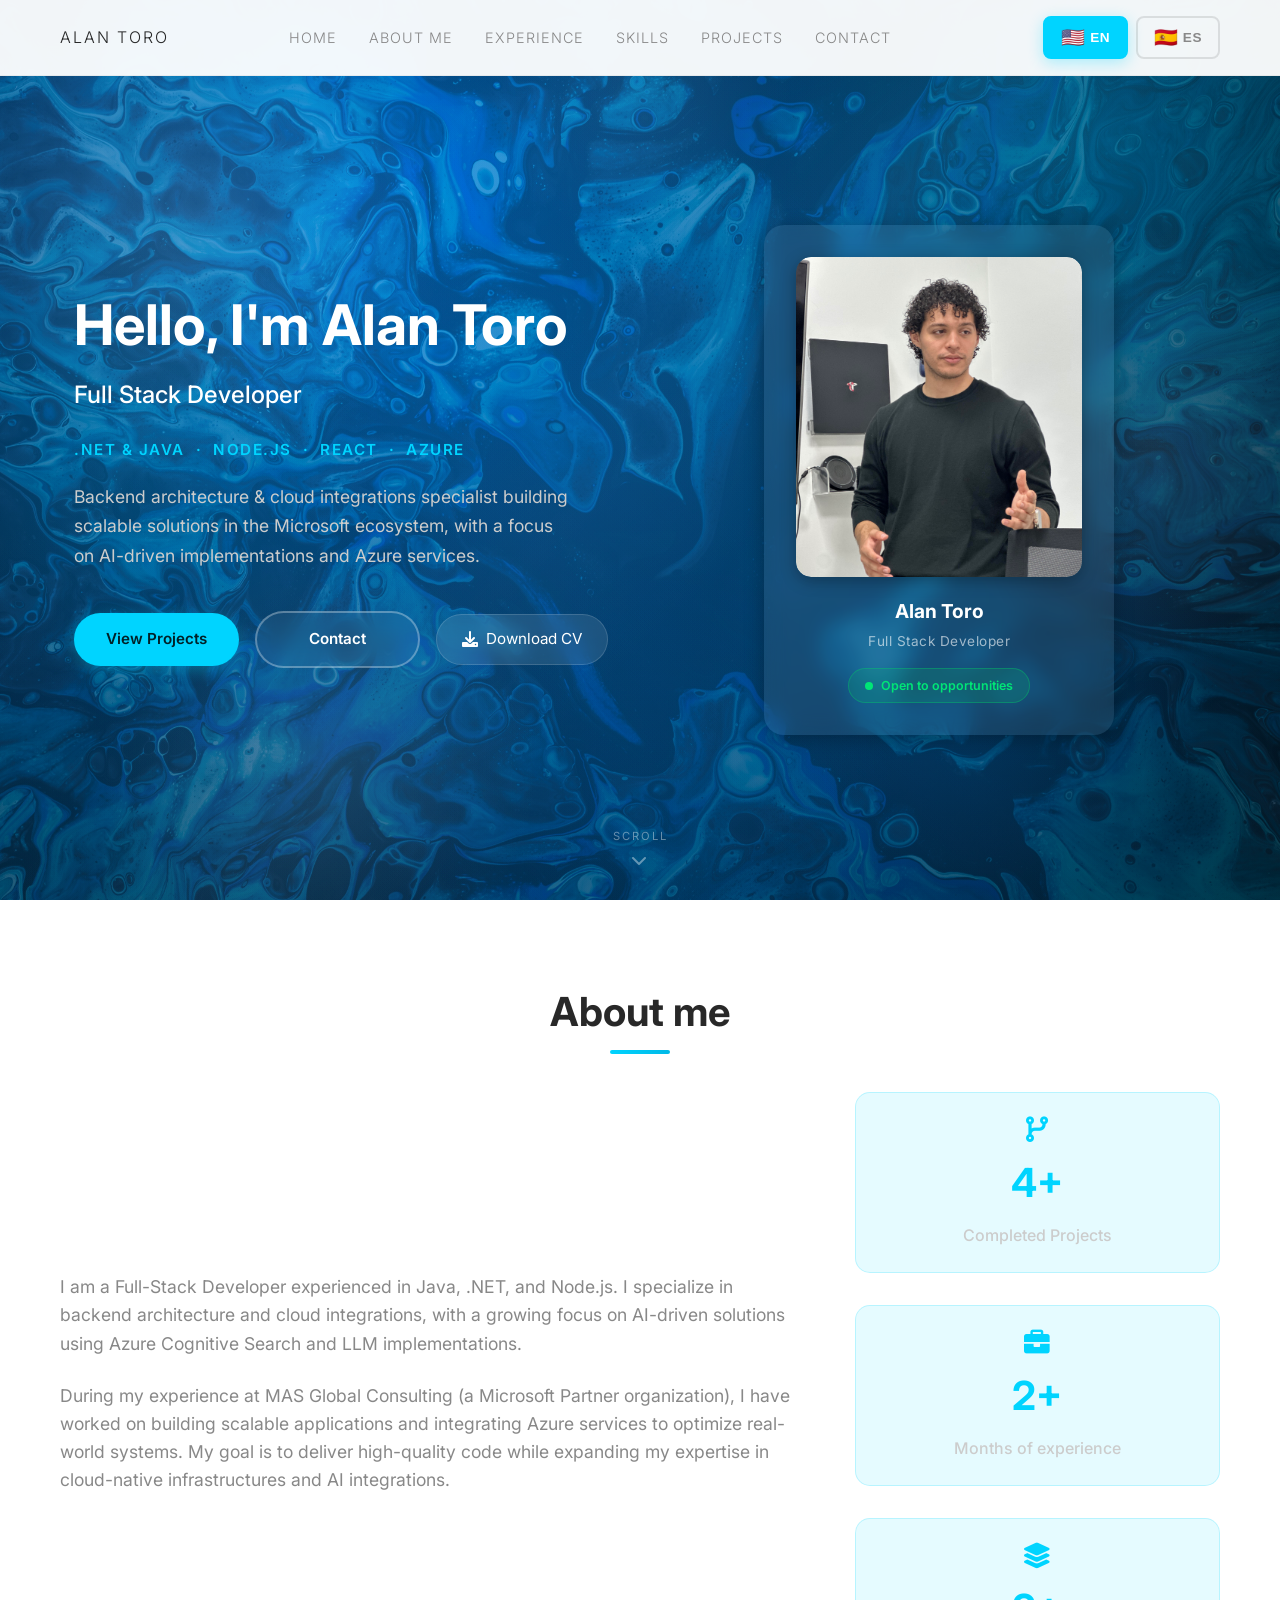
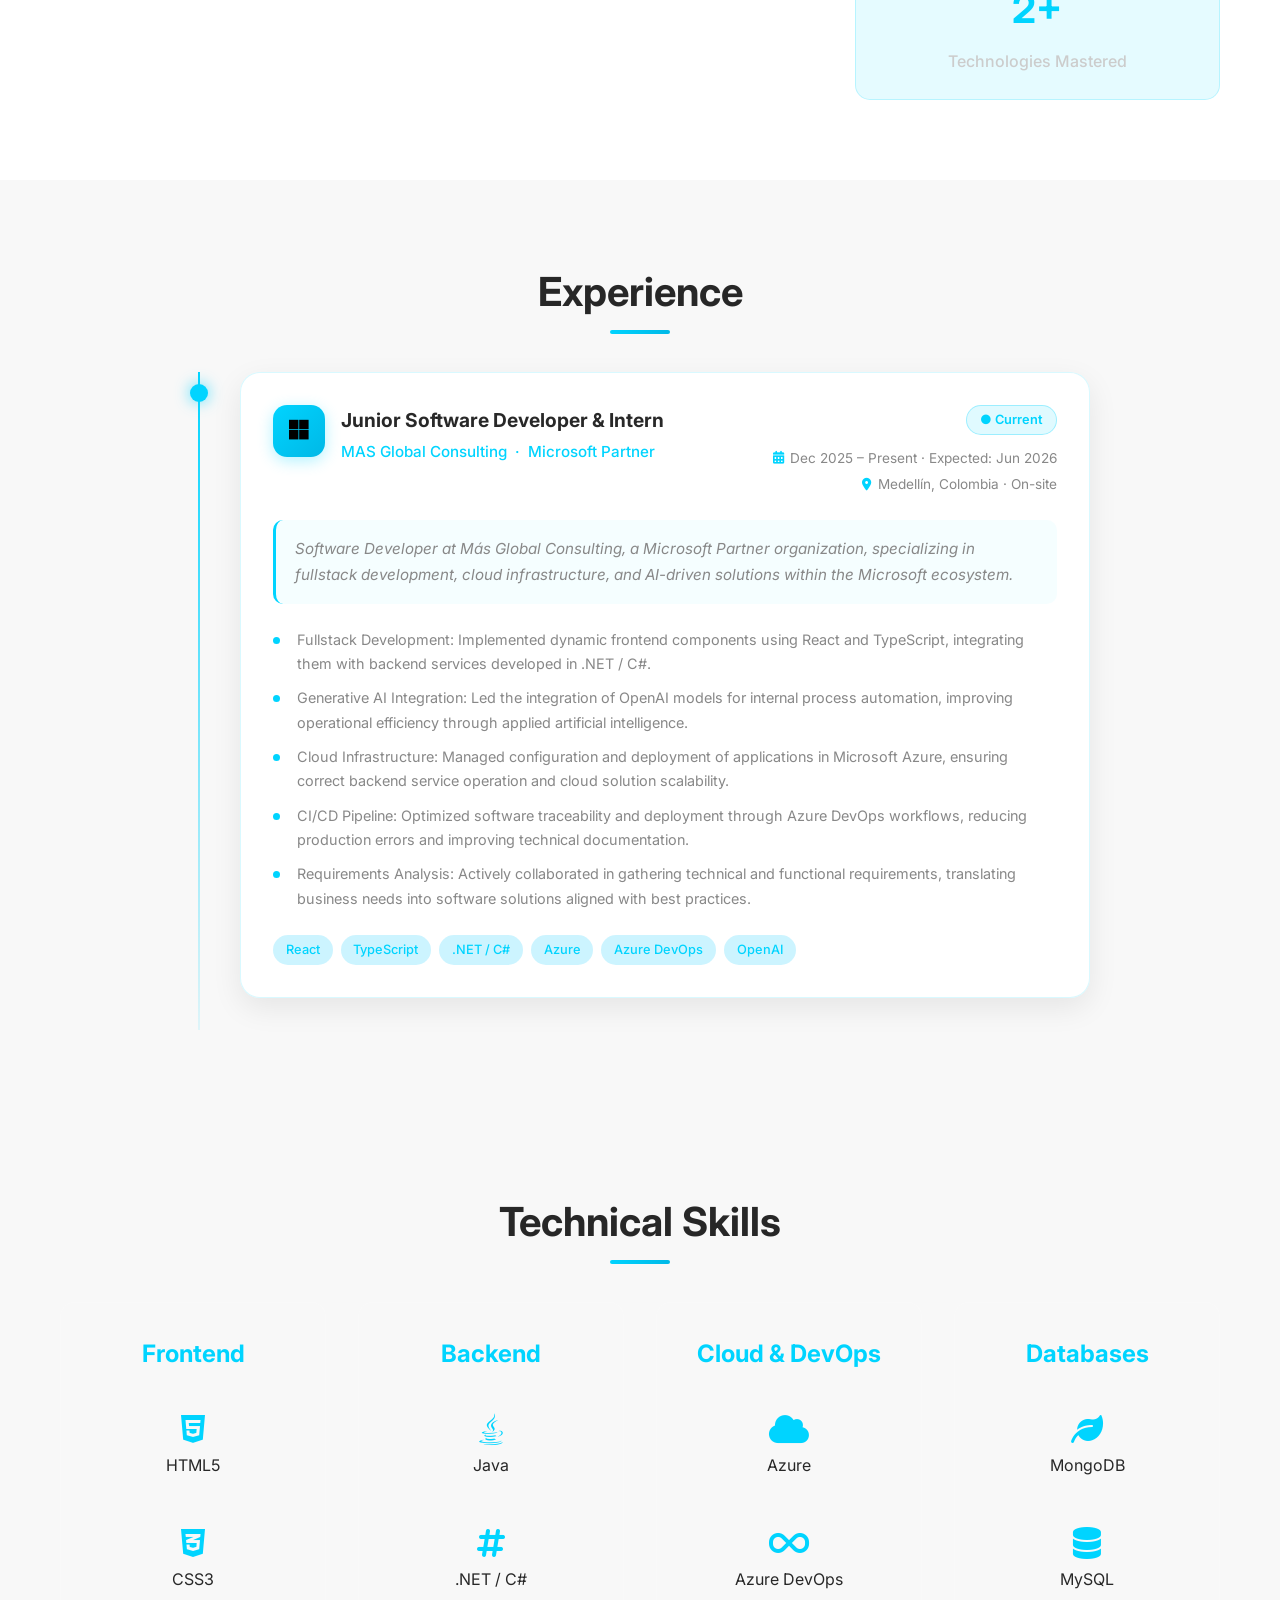
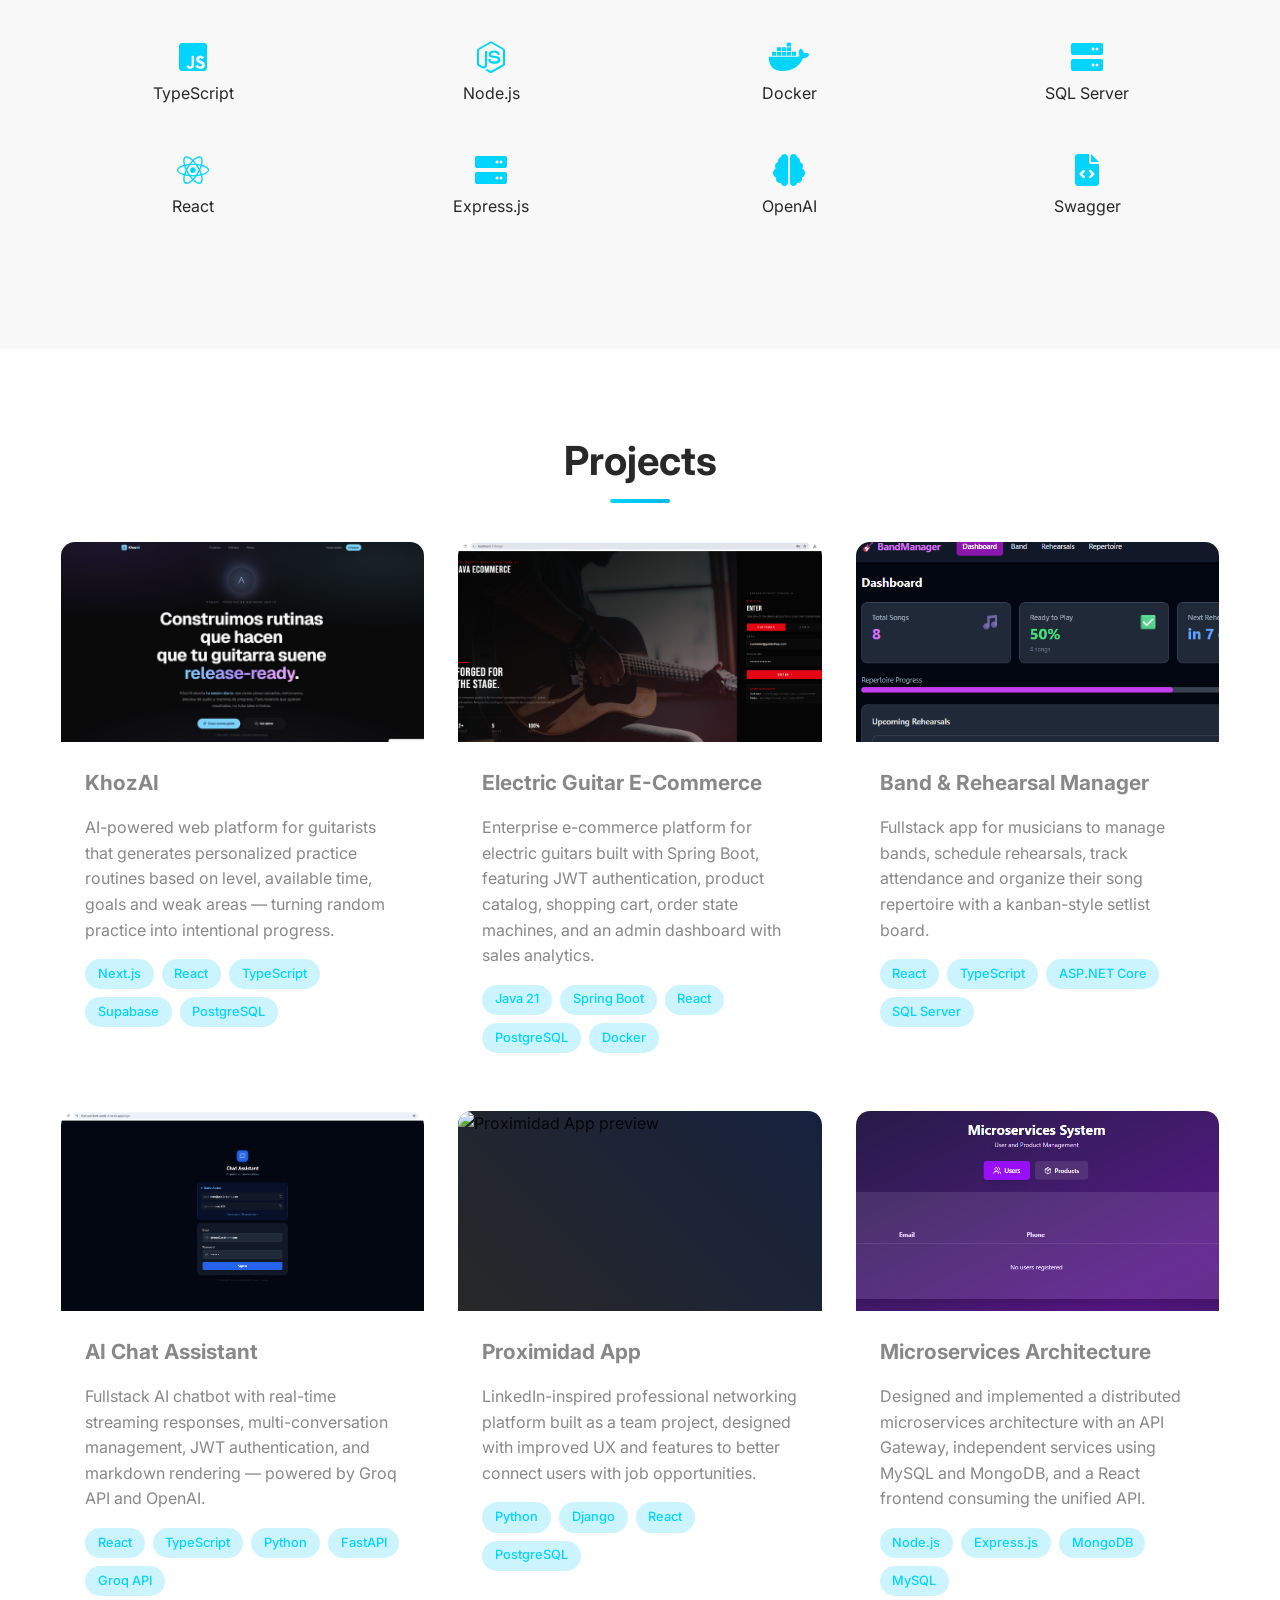
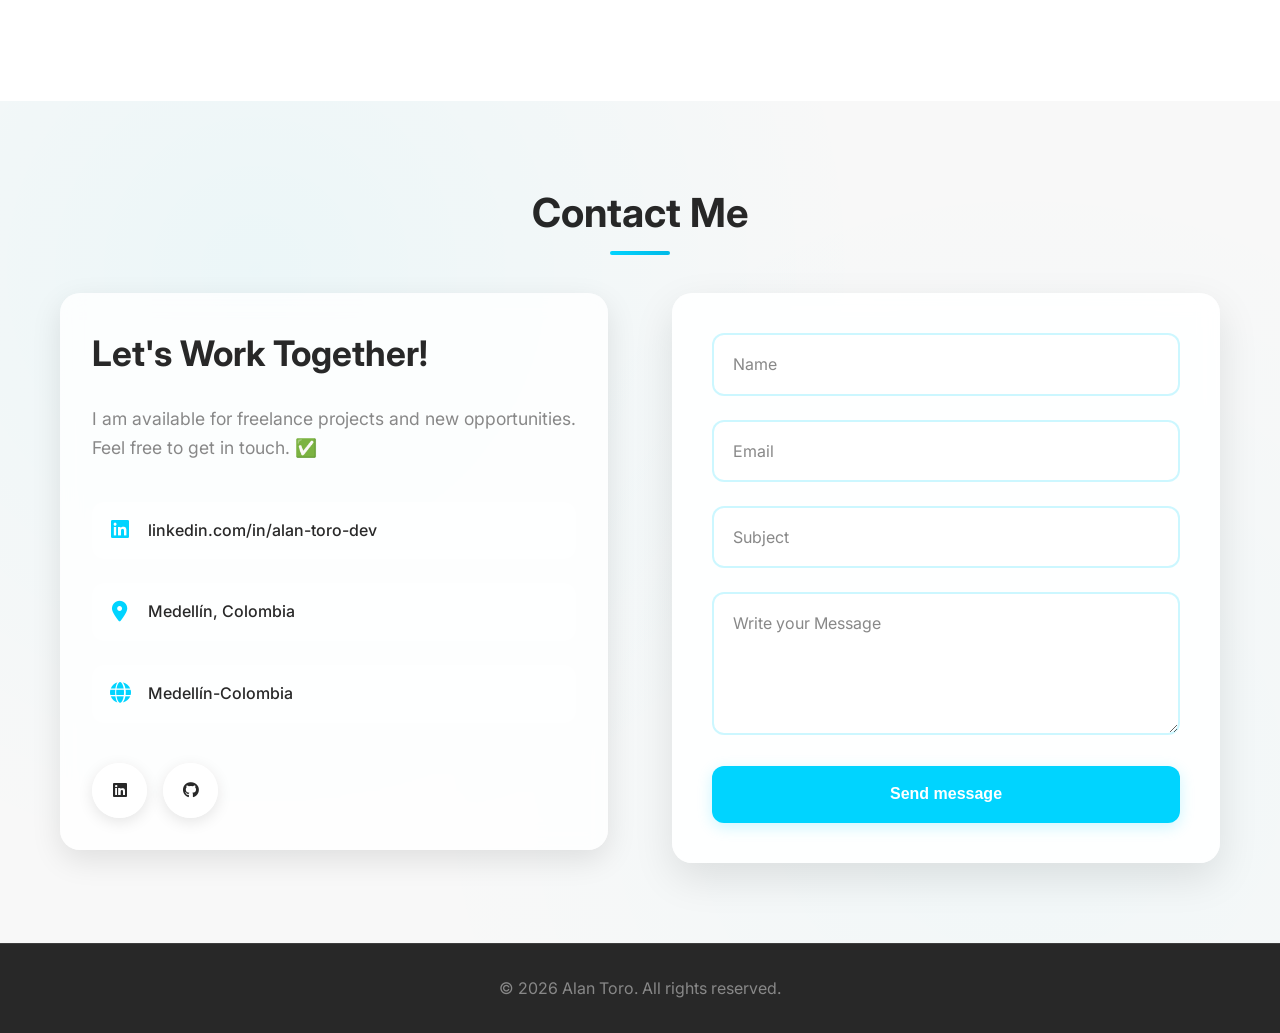
==== commit b361c7c6: "Clarify KhozAI: AI-powered guitar practice routine generator" ====
--- a/index.html
+++ b/index.html
@@ -314,7 +314,7 @@
                     </div>
                     <div class="project-content">
                         <h3>KhozAI</h3>
-                        <p>AI-powered web platform for musicians, helping them generate song ideas, lyrics and creative suggestions through an intelligent assistant with a modern, responsive interface.</p>
+                        <p>AI-powered web platform for guitarists that generates personalized practice routines based on level, available time, goals and weak areas — turning random practice into intentional progress.</p>
                         <div class="project-tech">
                             <span class="tech-tag">Next.js</span>
                             <span class="tech-tag">React</span>
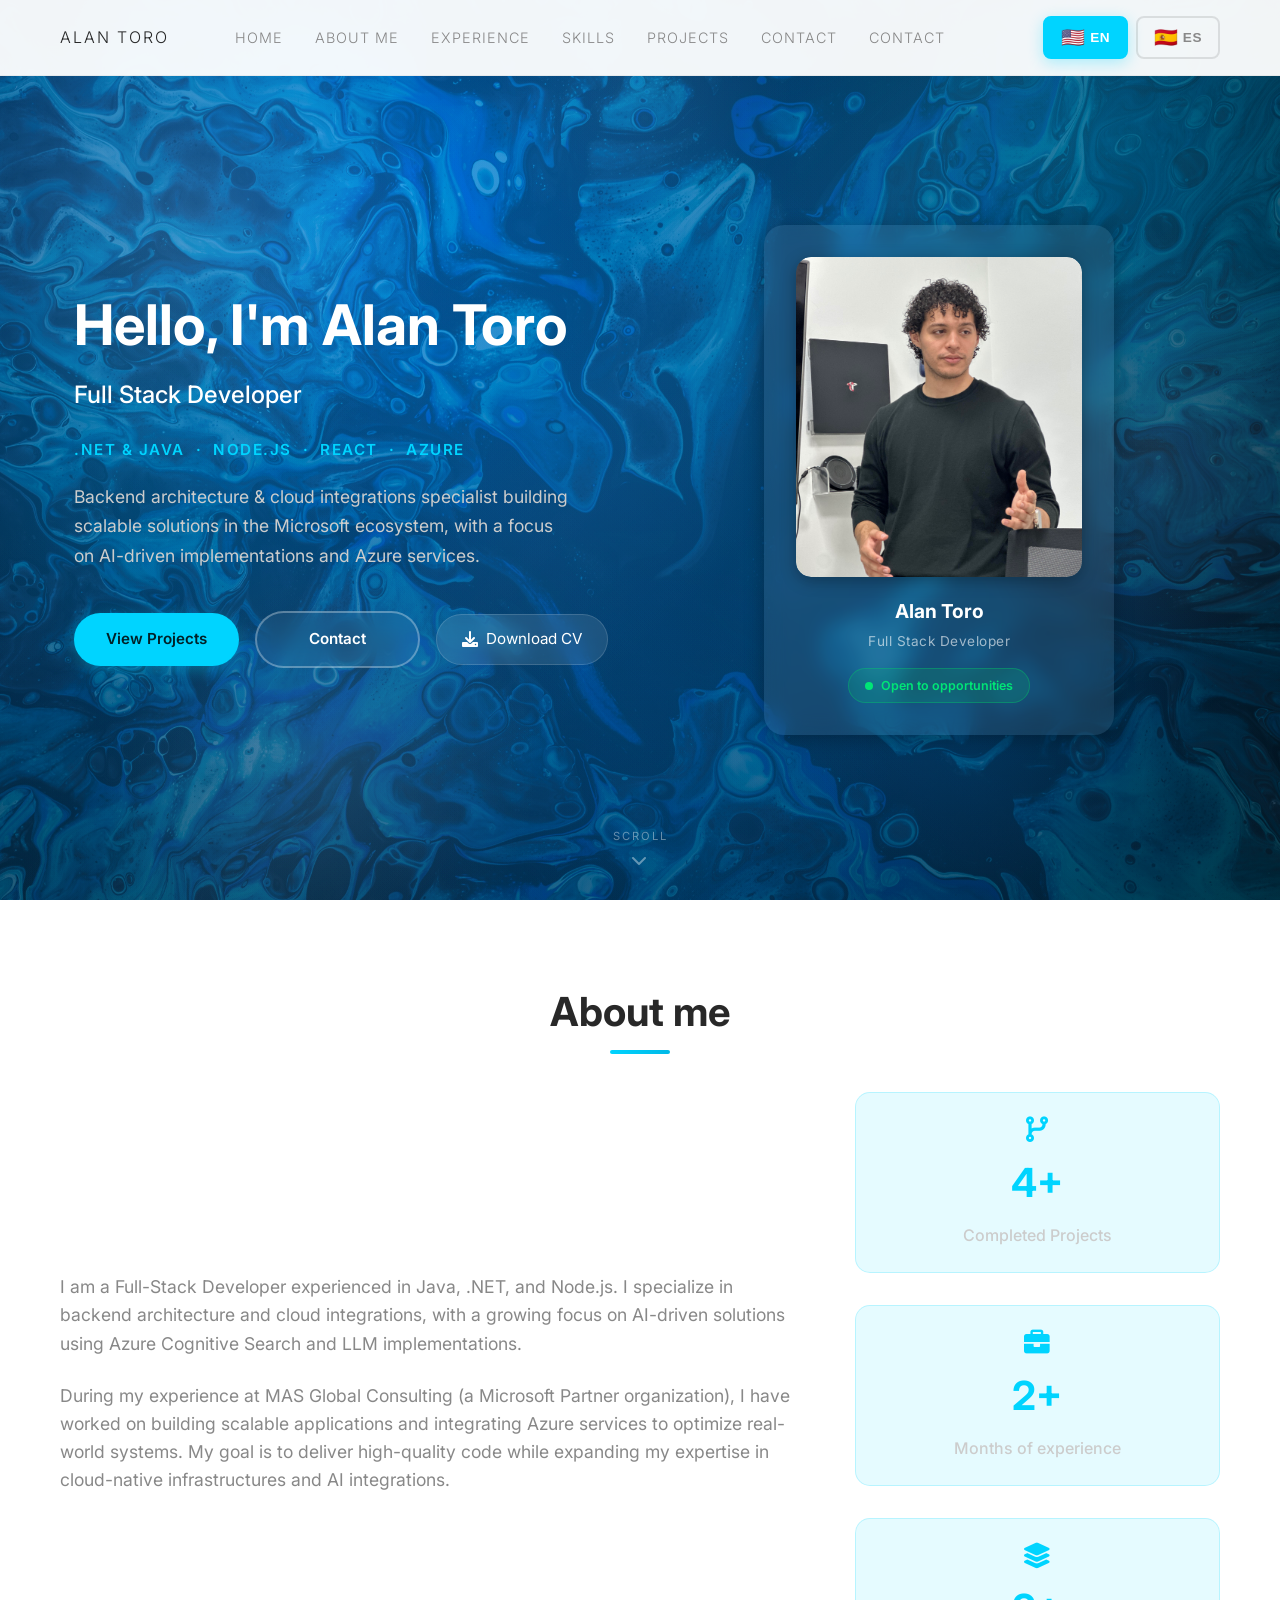
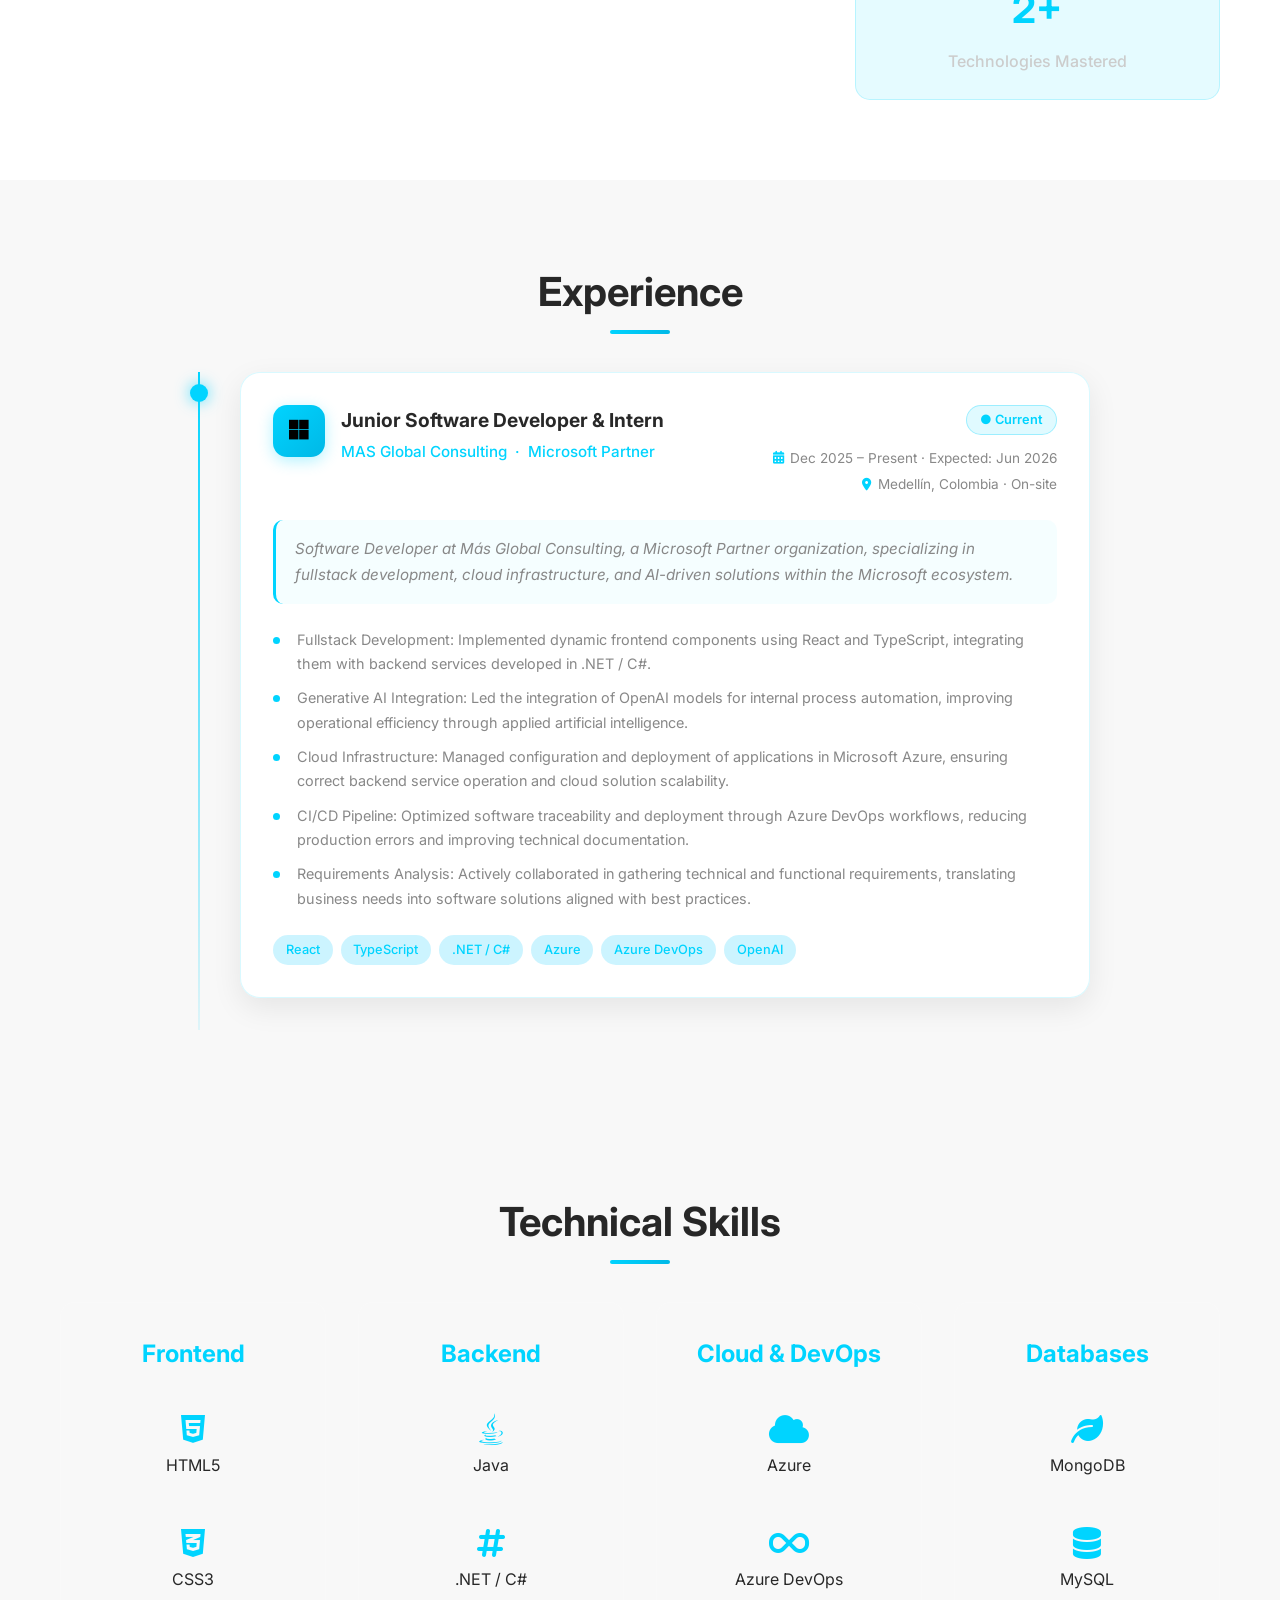
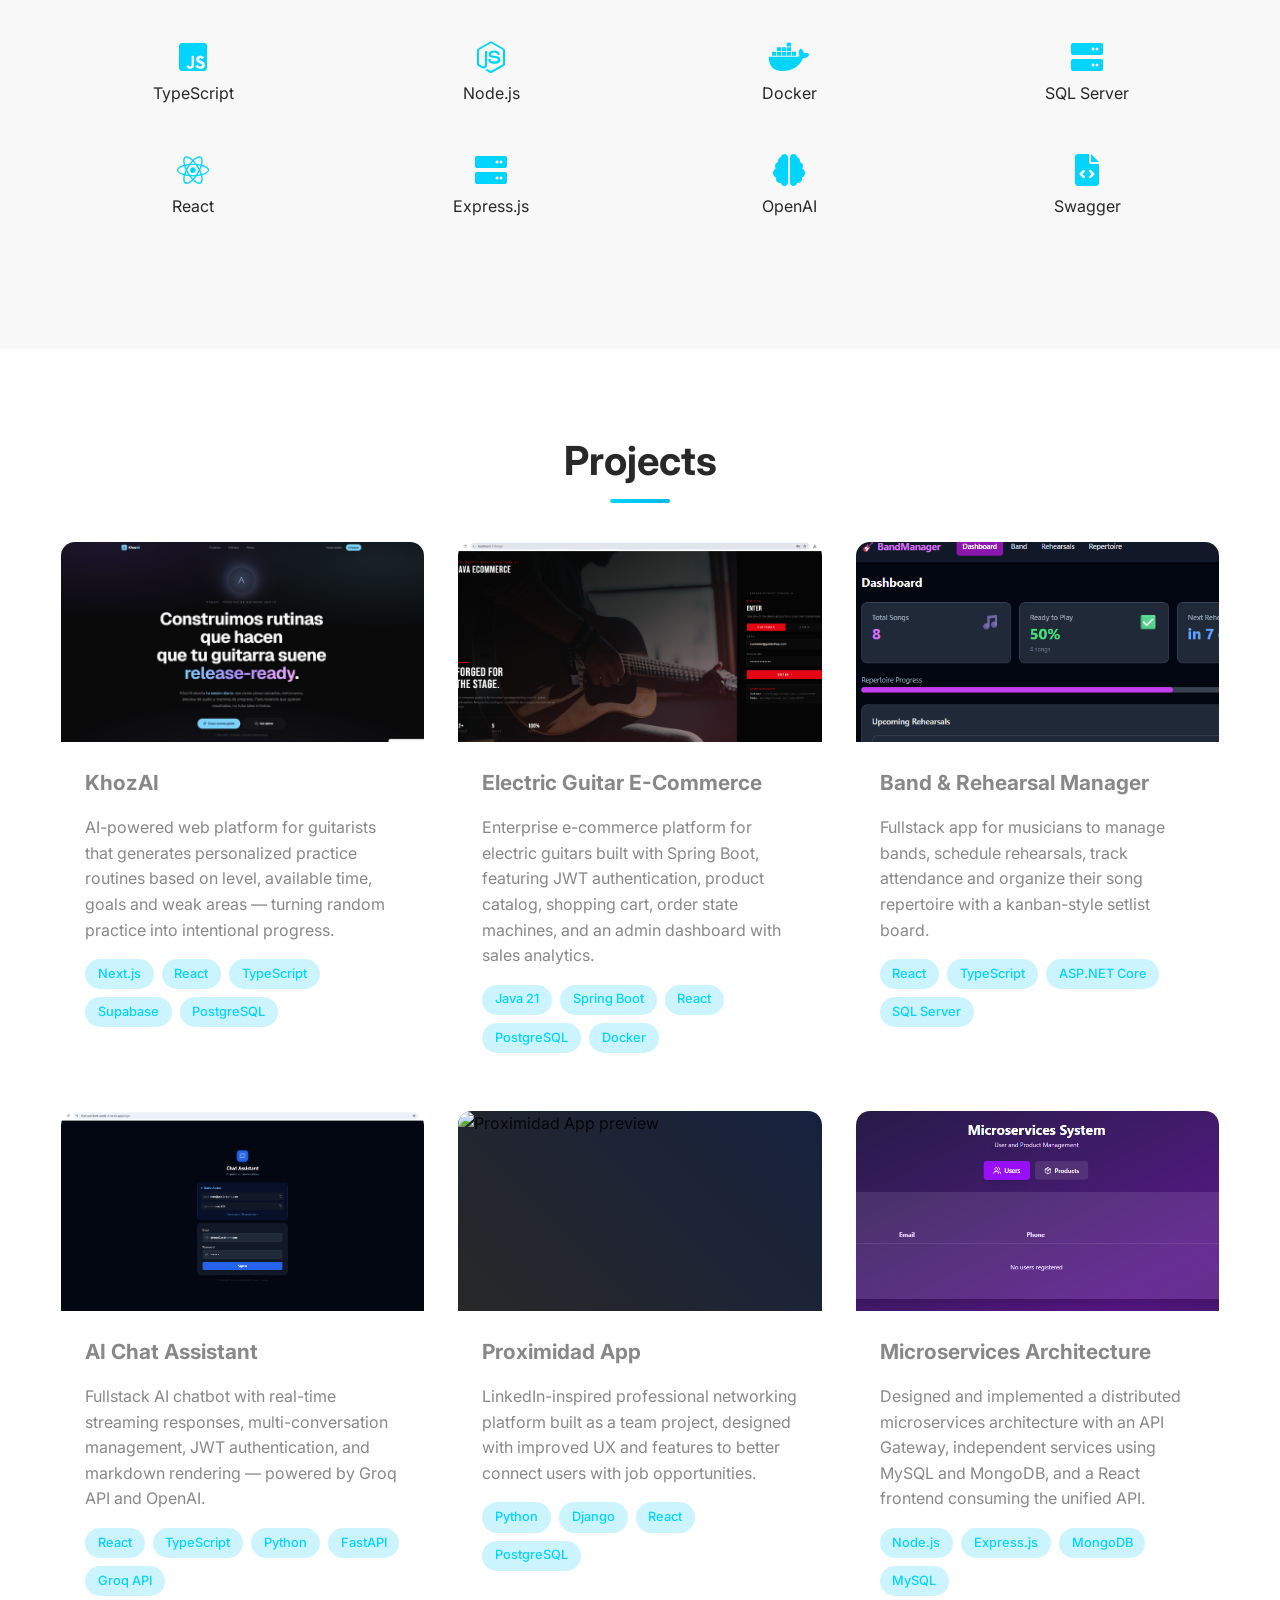
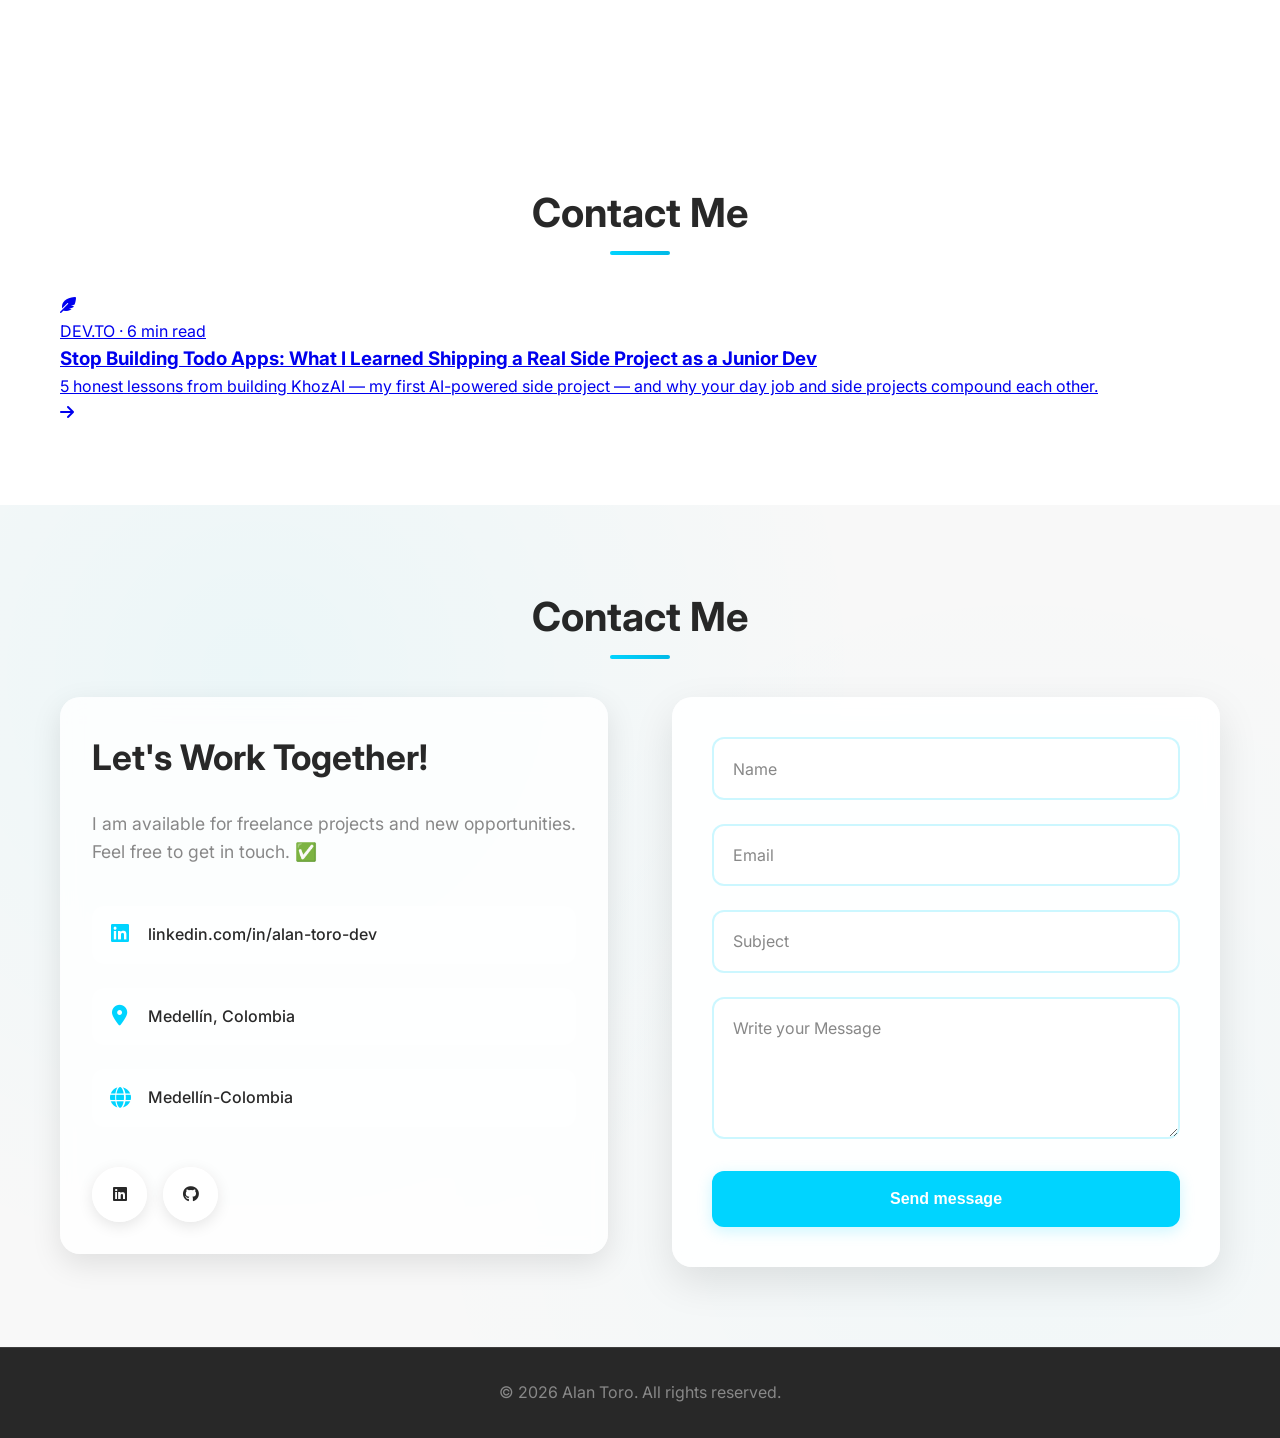
==== commit 8f20f896: "Update Dev.to article link to correct URL" ====
--- a/index.html
+++ b/index.html
@@ -50,6 +50,9 @@
                 </li>
                 <li class="nav-item">
                     <a href="#projects" class="nav-link">Projects</a>
+                </li>
+                <li class="nav-item">
+                    <a href="#articles" class="nav-link">Writing</a>
                 </li>
                 <li class="nav-item">
                     <a href="#contact" class="nav-link">Contact</a>
@@ -432,6 +435,32 @@
         </div>
     </section>
 
+    <!-- Sección Articles -->
+    <section id="articles" class="articles">
+        <div class="container">
+            <h2 class="section-title">Writing &amp; Thoughts</h2>
+            <div class="articles-list">
+                <a href="https://dev.to/alantoro/stop-building-todo-apps-what-i-learned-shipping-a-real-side-project-as-a-junior-dev-39m4" target="_blank" rel="noopener" class="article-card" aria-label="Read article on Dev.to">
+                    <div class="article-icon">
+                        <i class="fas fa-feather-alt" aria-hidden="true"></i>
+                    </div>
+                    <div class="article-body">
+                        <div class="article-meta">
+                            <span class="article-platform">DEV.TO</span>
+                            <span class="article-dot">·</span>
+                            <span class="article-read">6 min read</span>
+                        </div>
+                        <h3 class="article-title">Stop Building Todo Apps: What I Learned Shipping a Real Side Project as a Junior Dev</h3>
+                        <p class="article-excerpt">5 honest lessons from building KhozAI — my first AI-powered side project — and why your day job and side projects compound each other.</p>
+                    </div>
+                    <div class="article-arrow">
+                        <i class="fas fa-arrow-right" aria-hidden="true"></i>
+                    </div>
+                </a>
+            </div>
+        </div>
+    </section>
+
     <!-- Sección Contacto -->
     <section id="contact" class="contact">
         <div class="container">
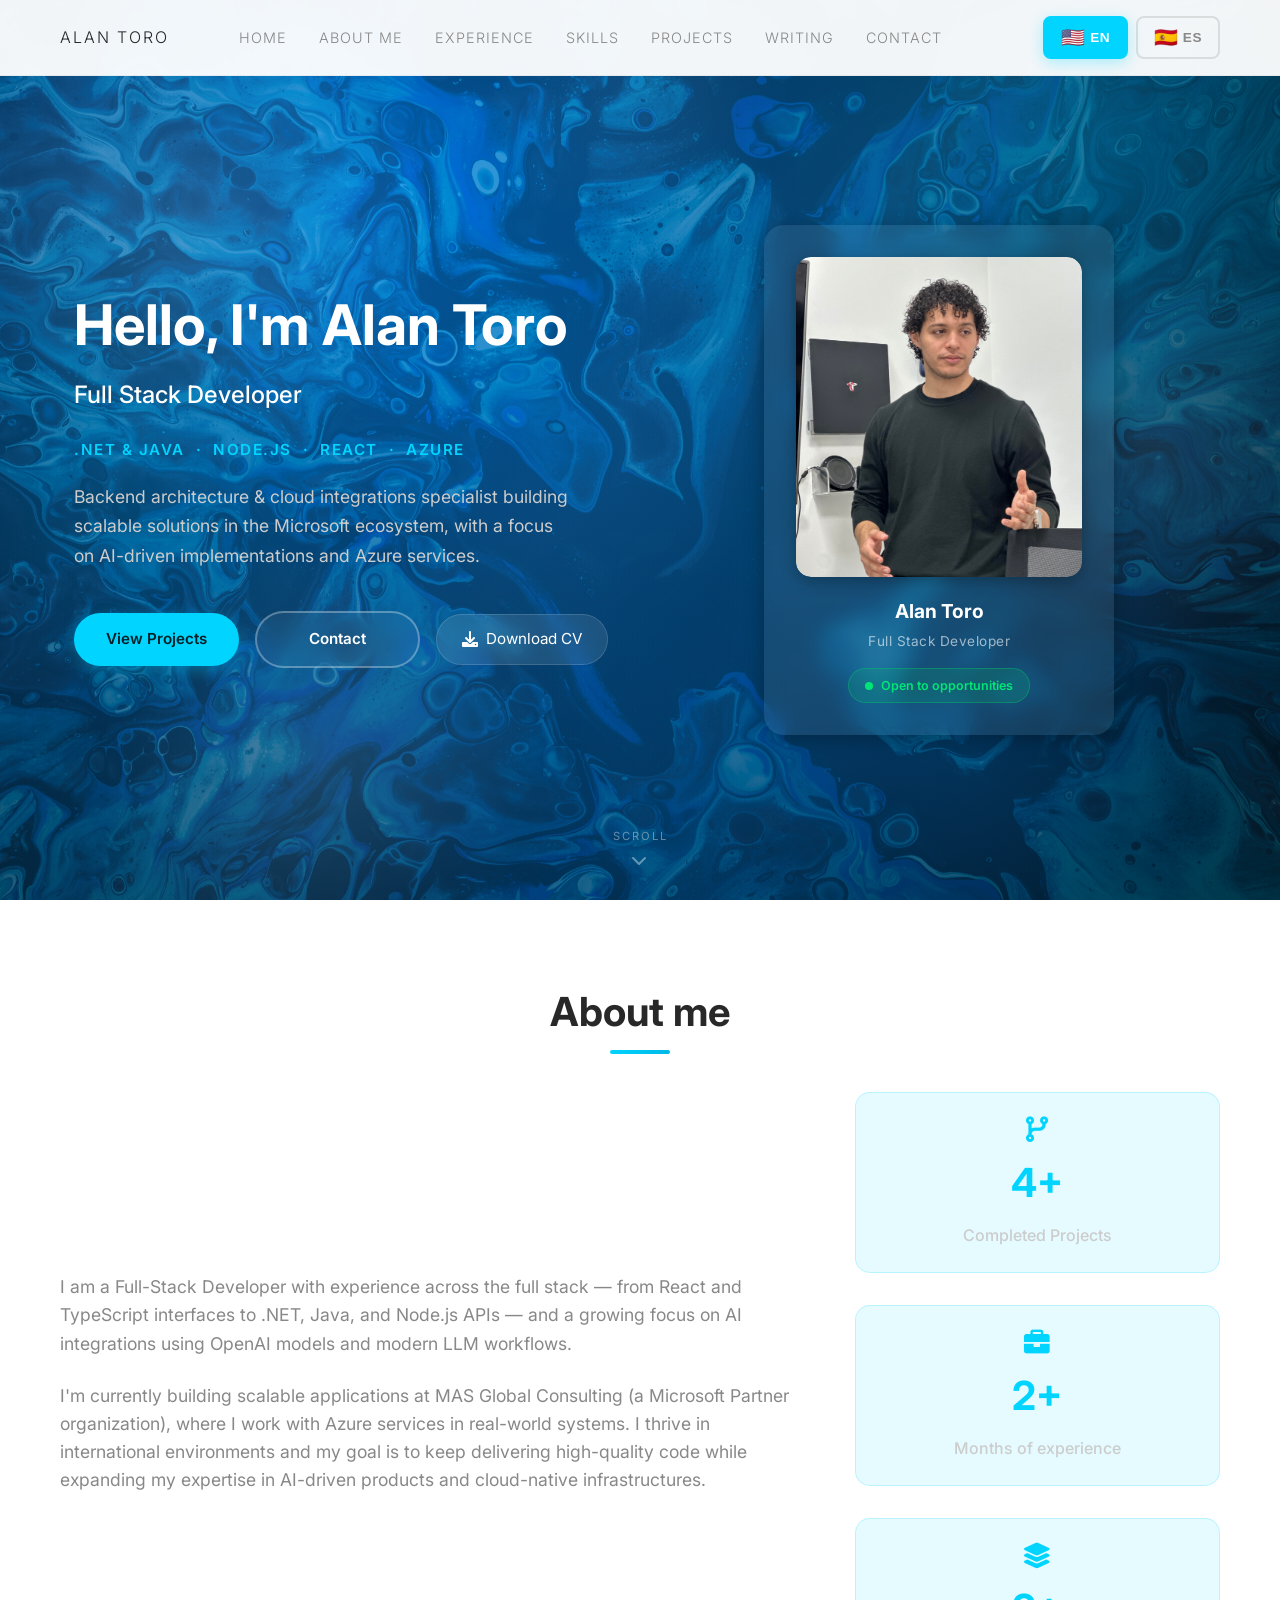
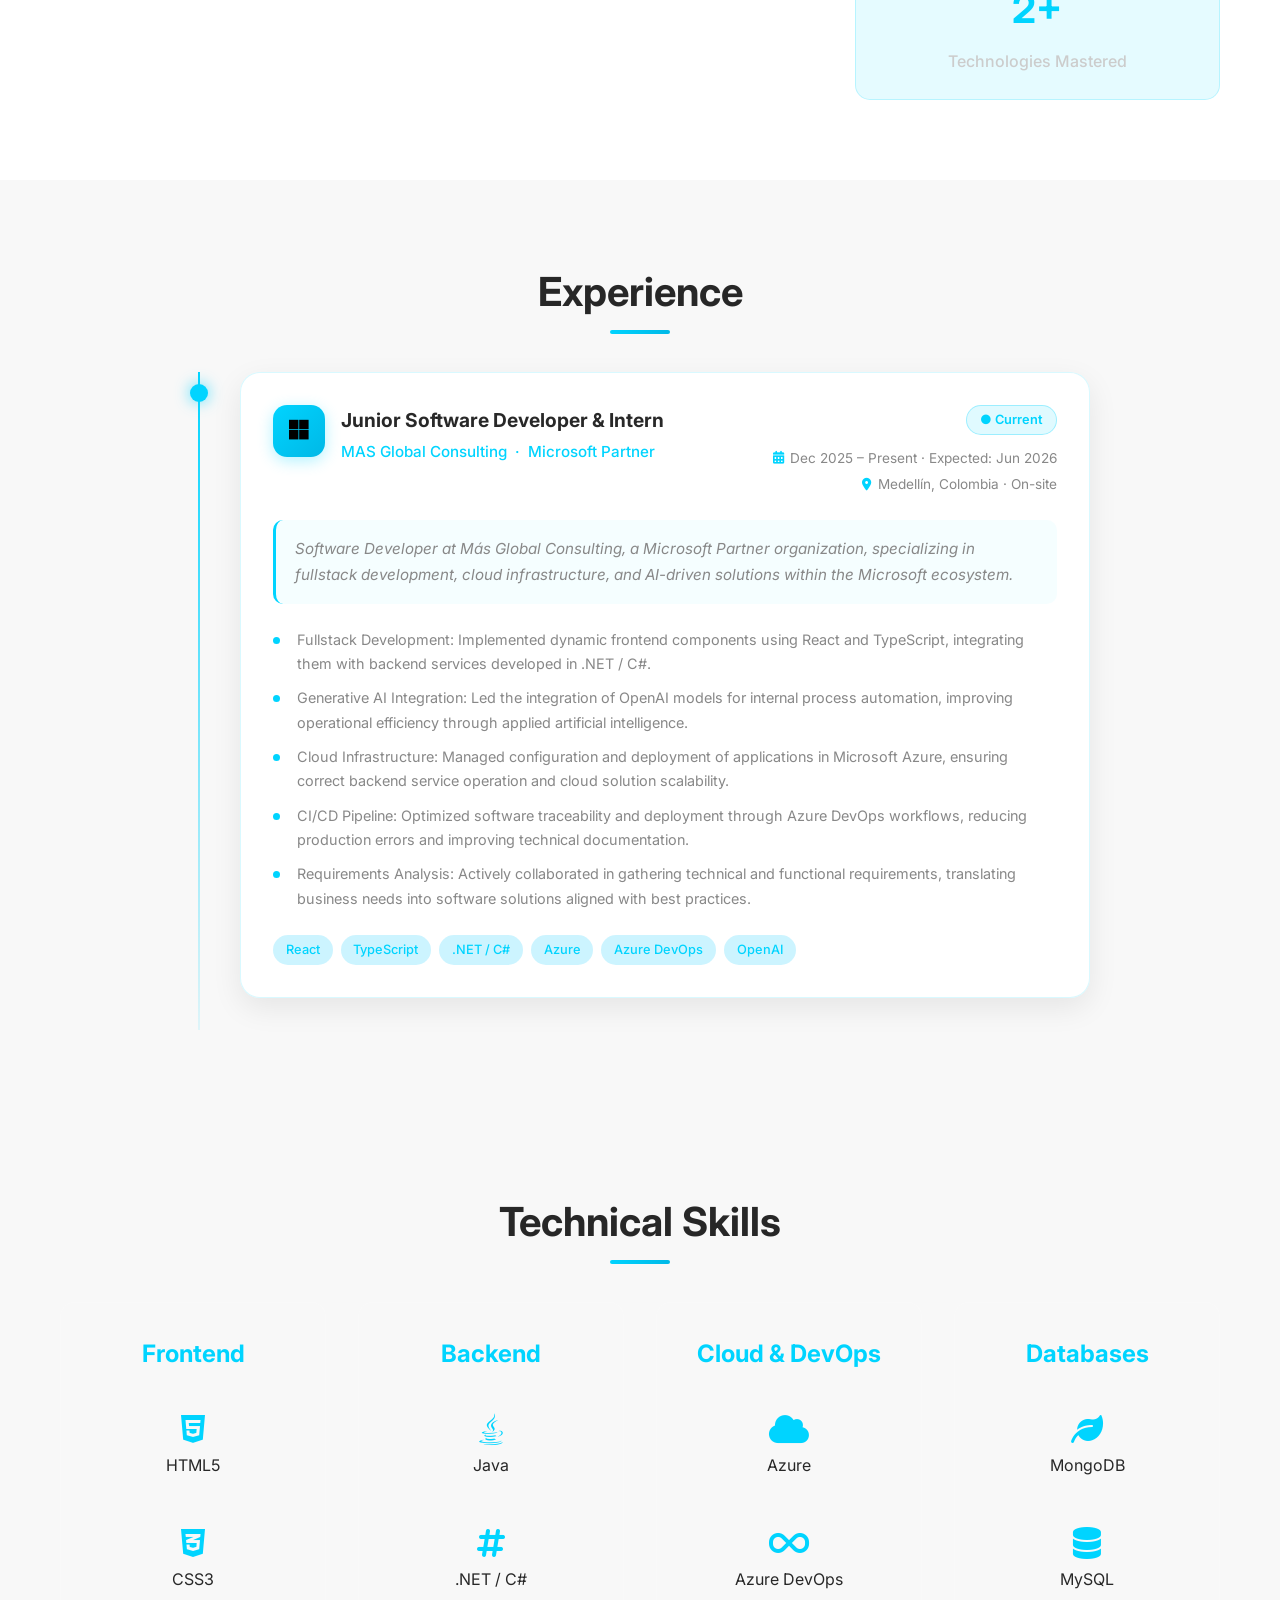
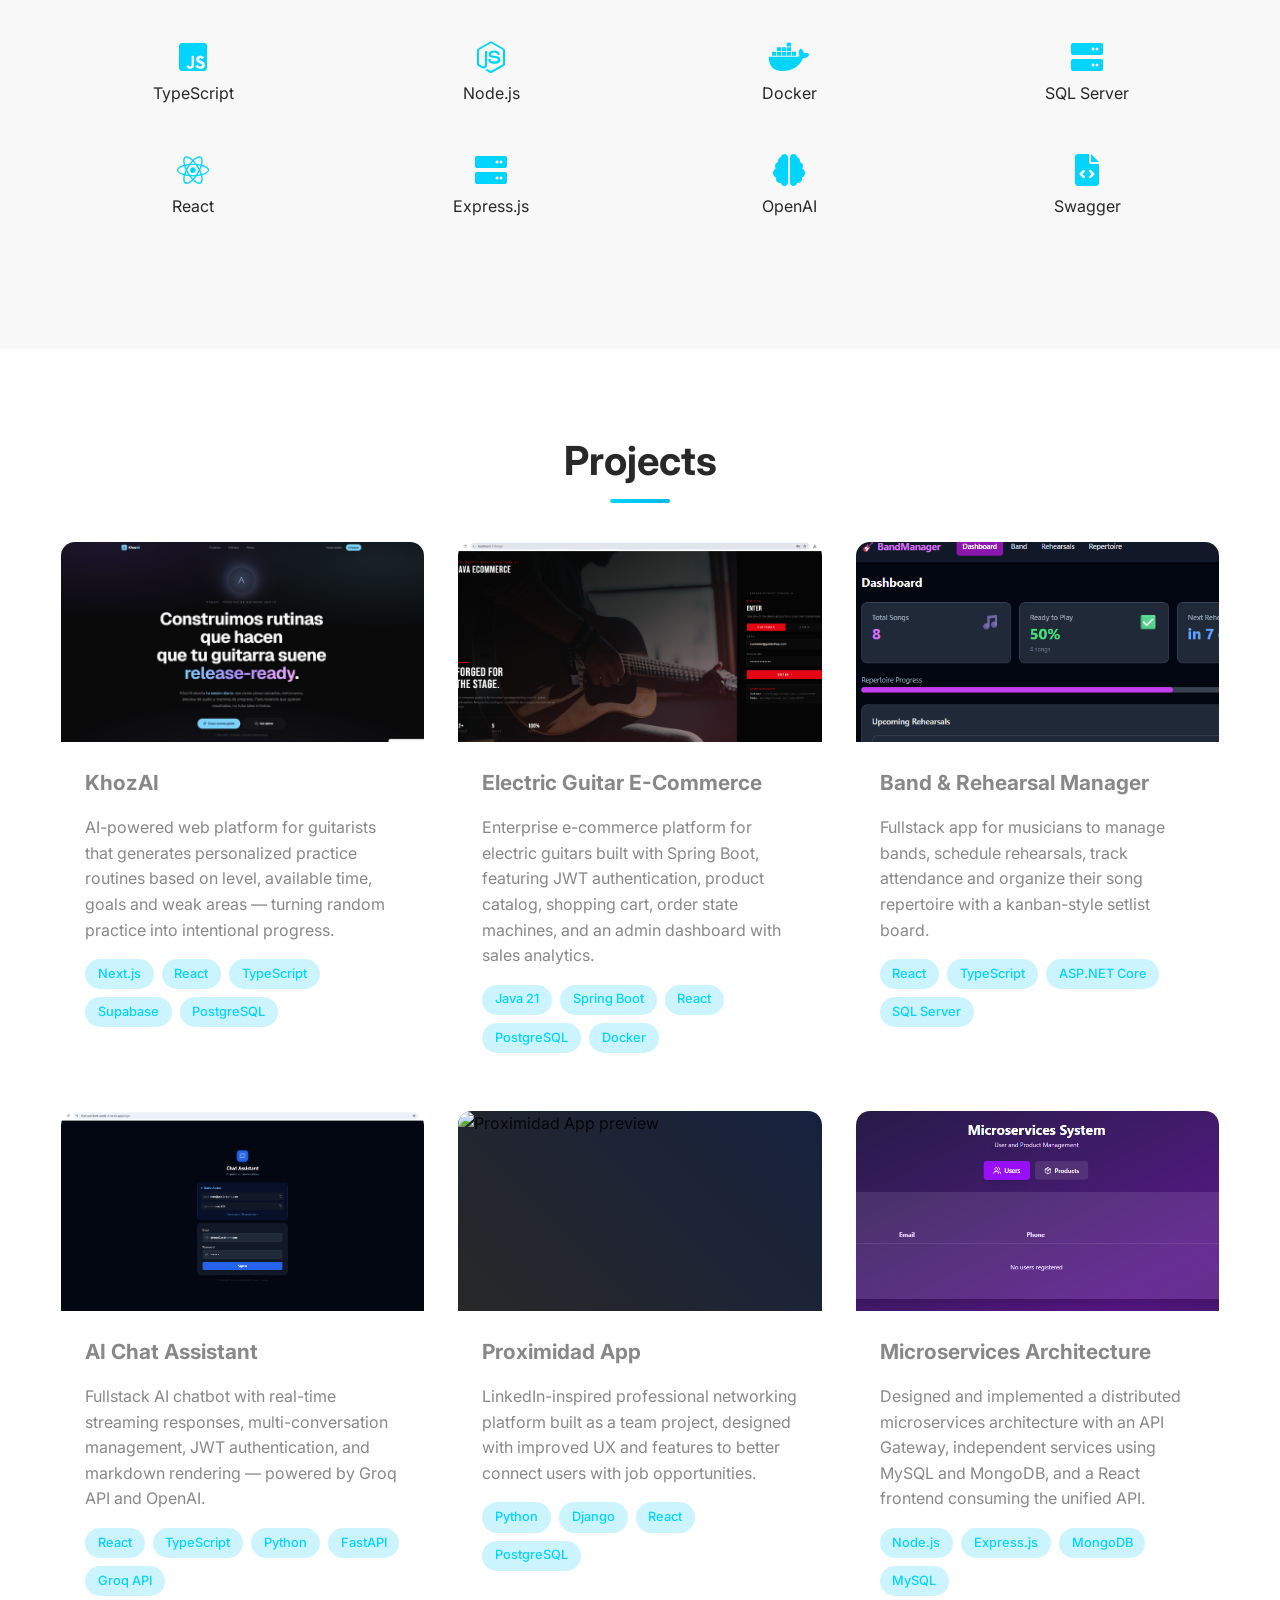
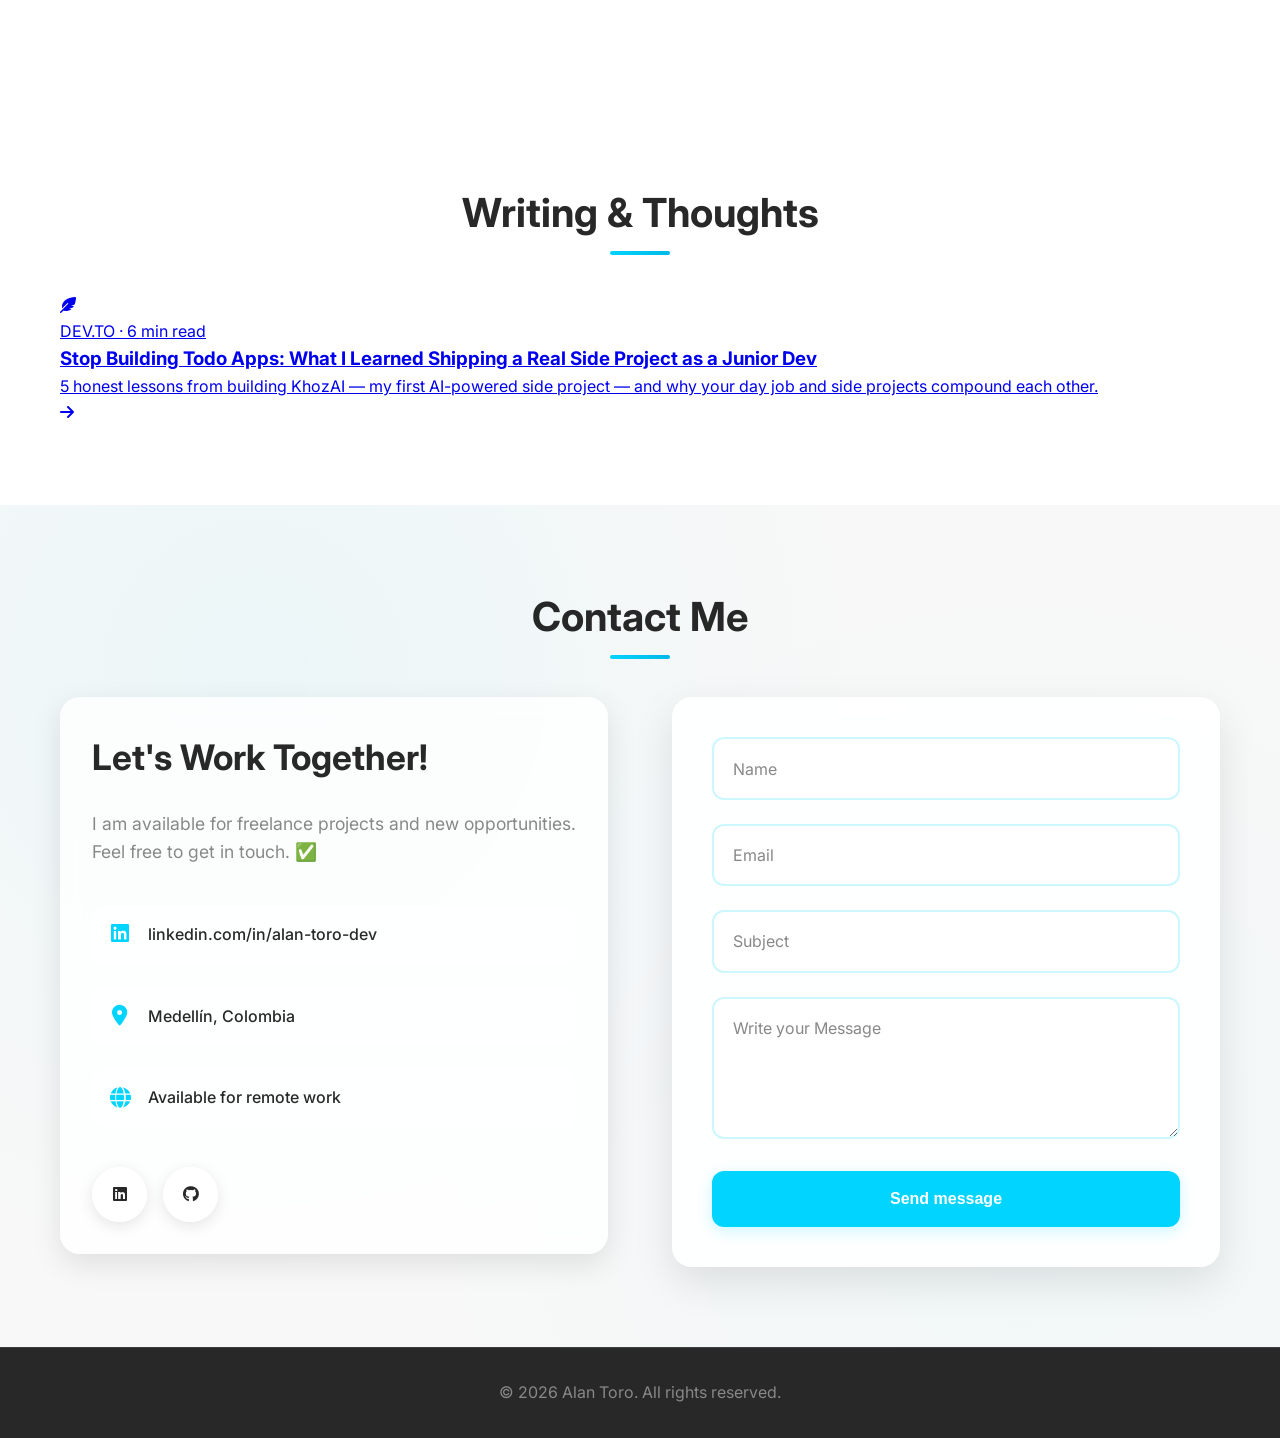
==== commit 7531acb4: "Rebalance About me: lead with Full Stack identity, reduce Azure overweight" ====
--- a/index.html
+++ b/index.html
@@ -126,15 +126,15 @@
             <div class="about-content">
                 <div class="about-text">
                     <p>
-                        I am a Full-Stack Developer experienced in Java, .NET, and Node.js. I specialize in backend architecture
-                        and cloud integrations, with a growing focus on AI-driven solutions using Azure Cognitive Search
-                        and LLM implementations.
+                        I am a Full-Stack Developer with experience across the full stack — from React and TypeScript
+                        interfaces to .NET, Java, and Node.js APIs — and a growing focus on AI integrations using
+                        OpenAI models and modern LLM workflows.
                     </p>
                     <p>
-                        During my experience at MAS Global Consulting (a Microsoft Partner organization), I have worked on
-                        building scalable applications and integrating Azure services to optimize real-world systems.
-                        I thrive in international environments and my goal is to deliver high-quality code while expanding
-                        my expertise in cloud-native infrastructures and AI integrations.
+                        I'm currently building scalable applications at MAS Global Consulting (a Microsoft Partner
+                        organization), where I work with Azure services in real-world systems. I thrive in international
+                        environments and my goal is to keep delivering high-quality code while expanding my expertise in
+                        AI-driven products and cloud-native infrastructures.
                     </p>
                 </div>
                 <div class="about-stats">
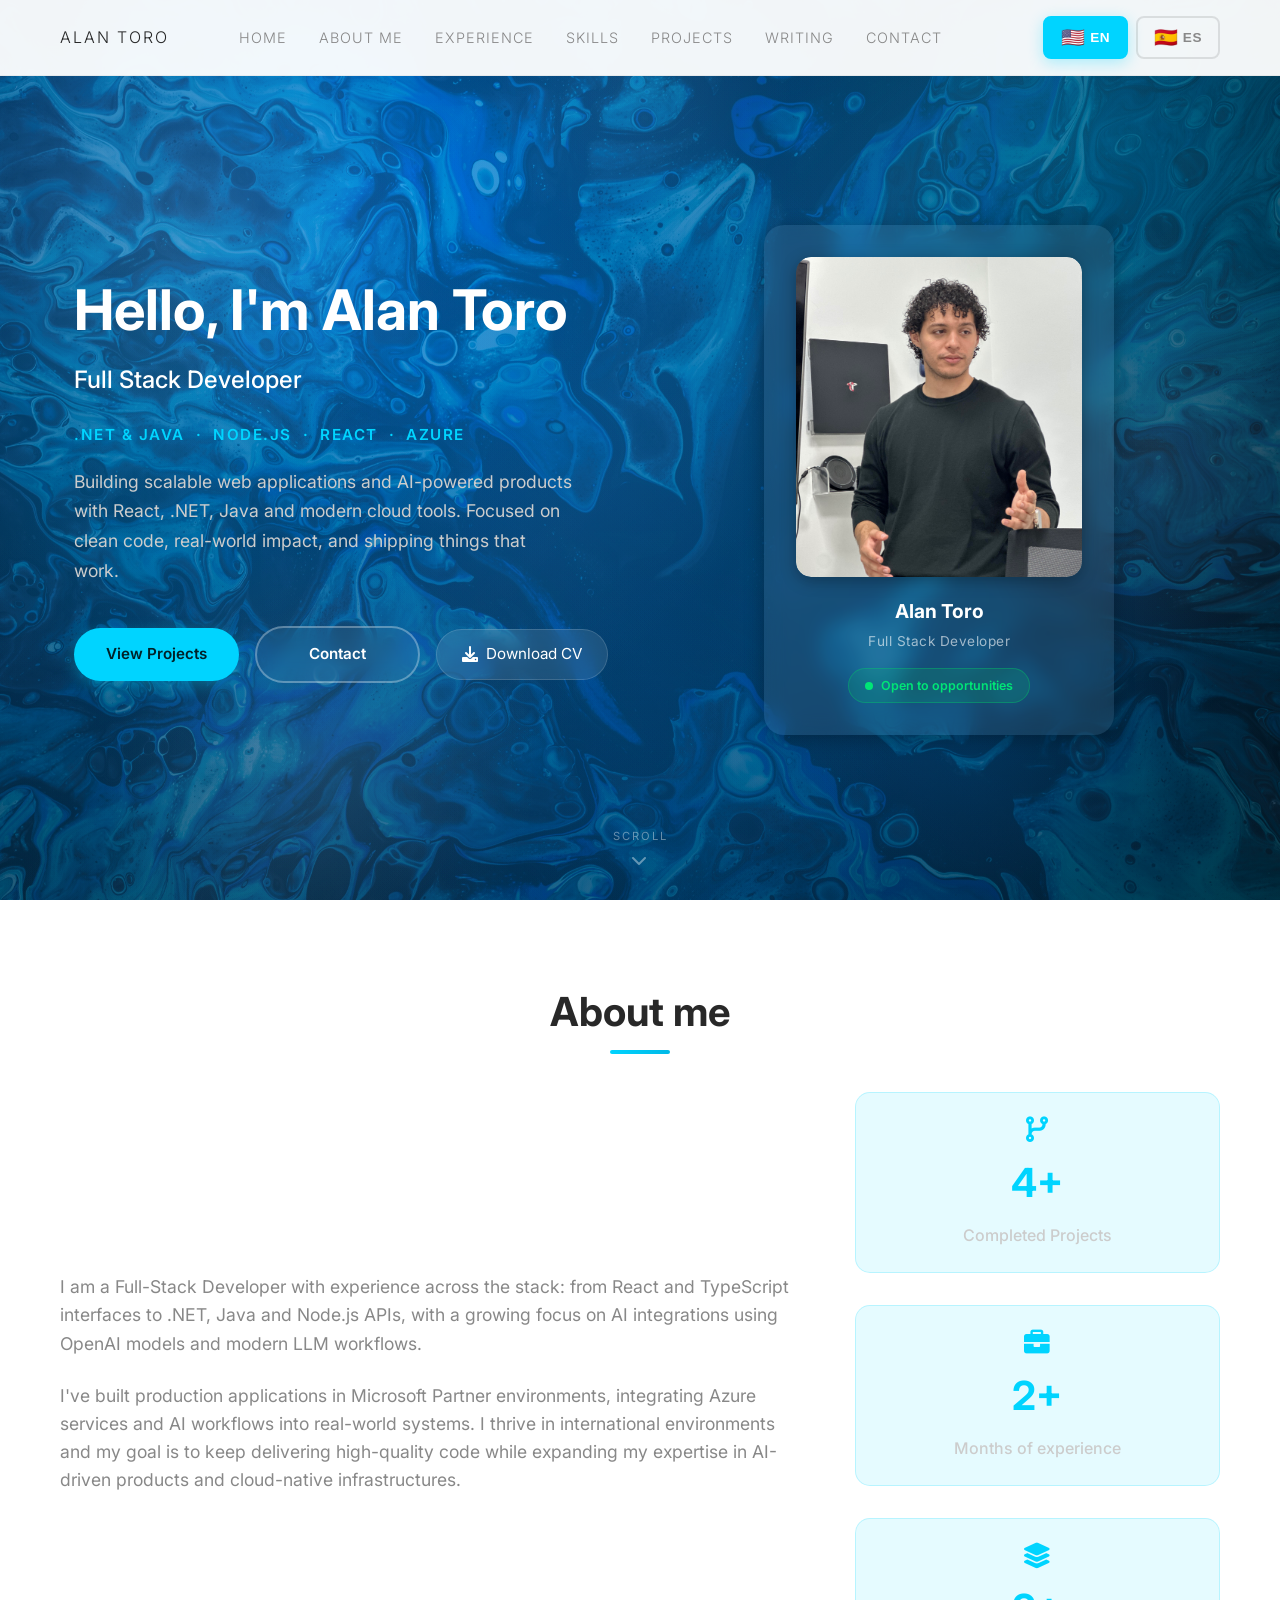
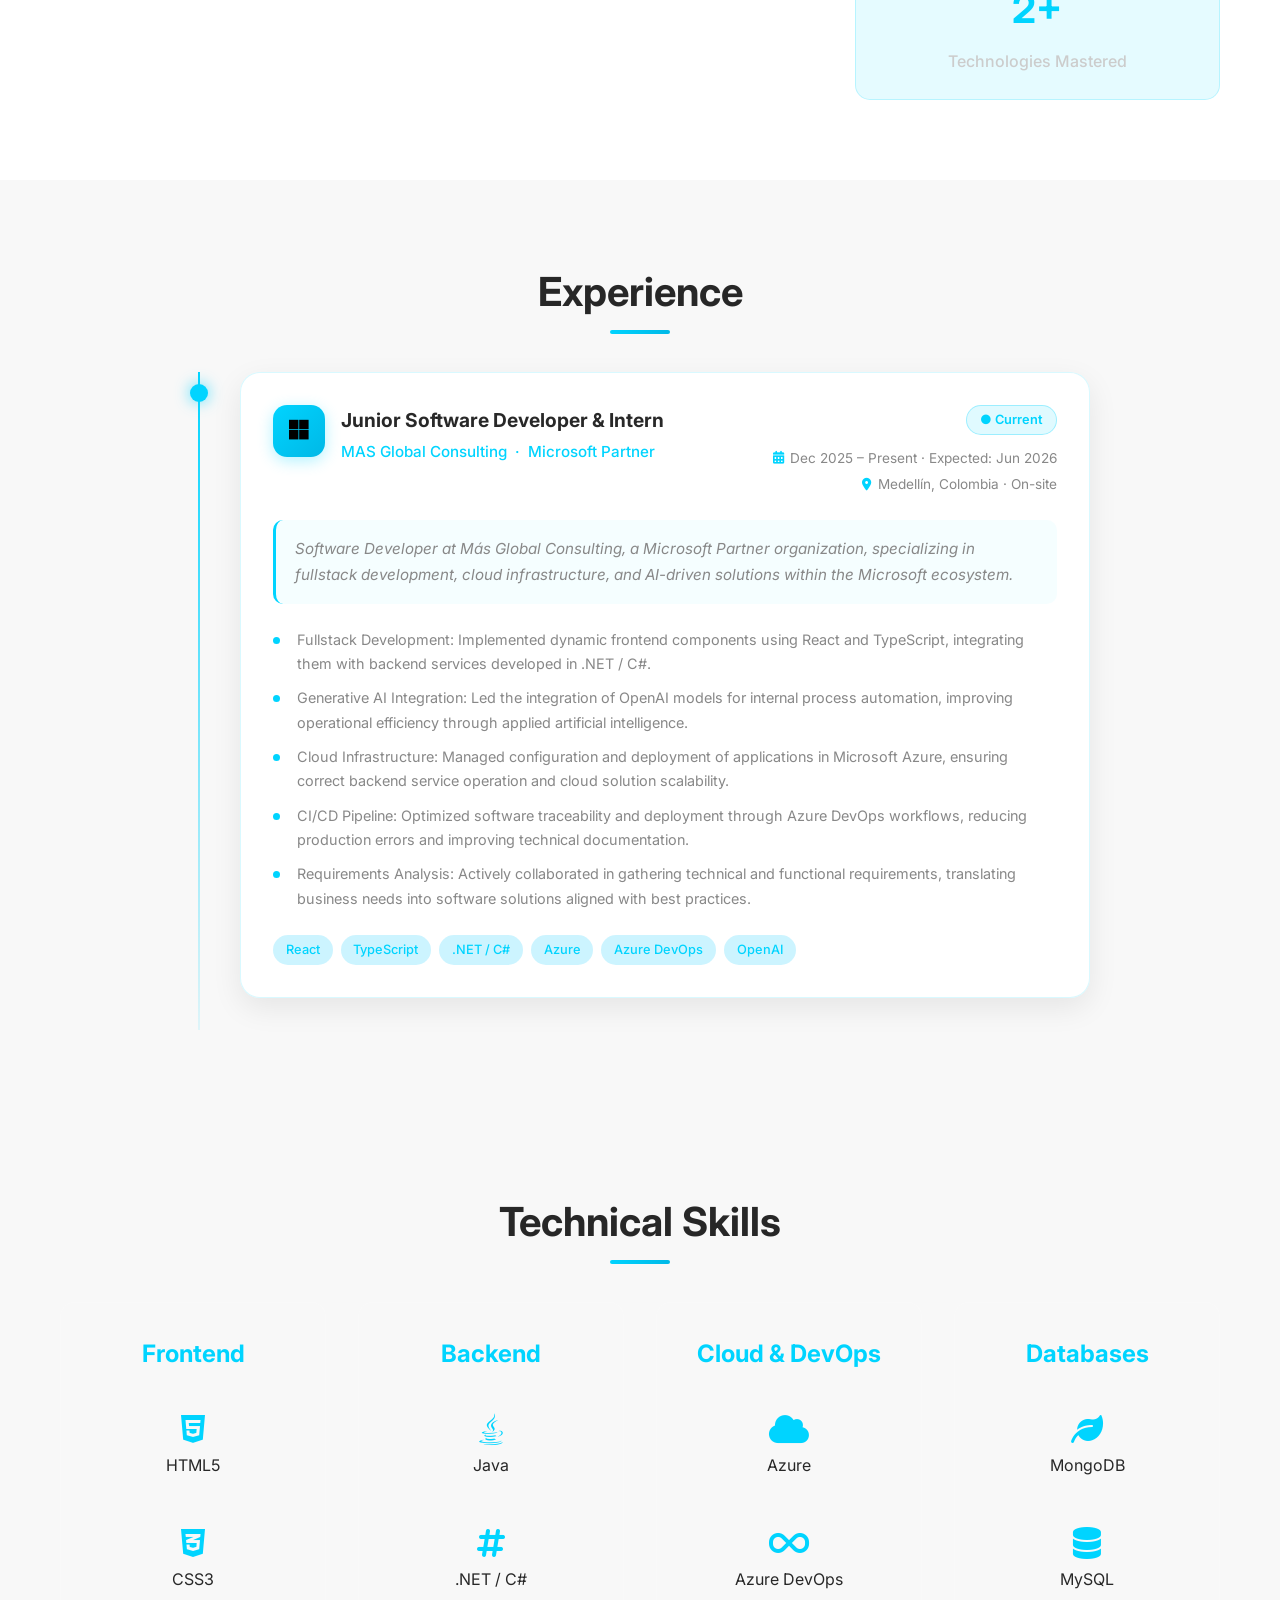
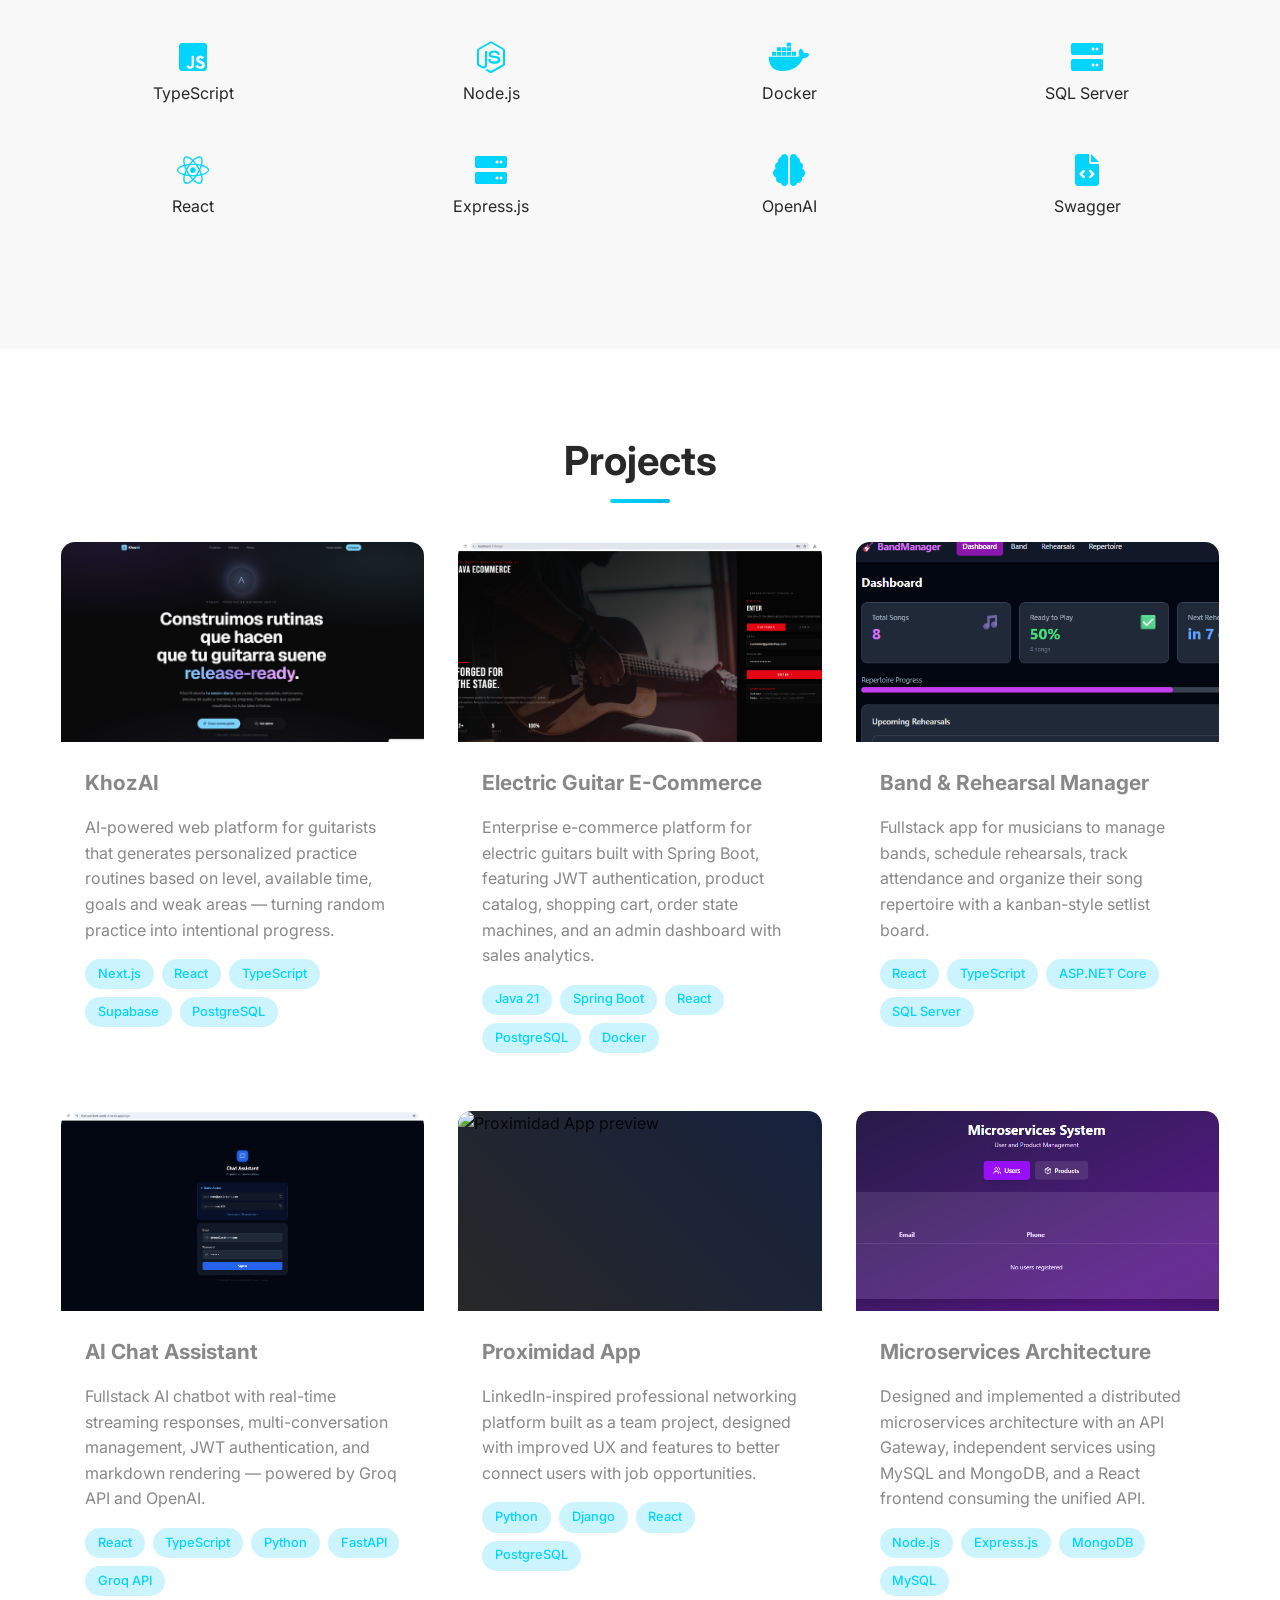
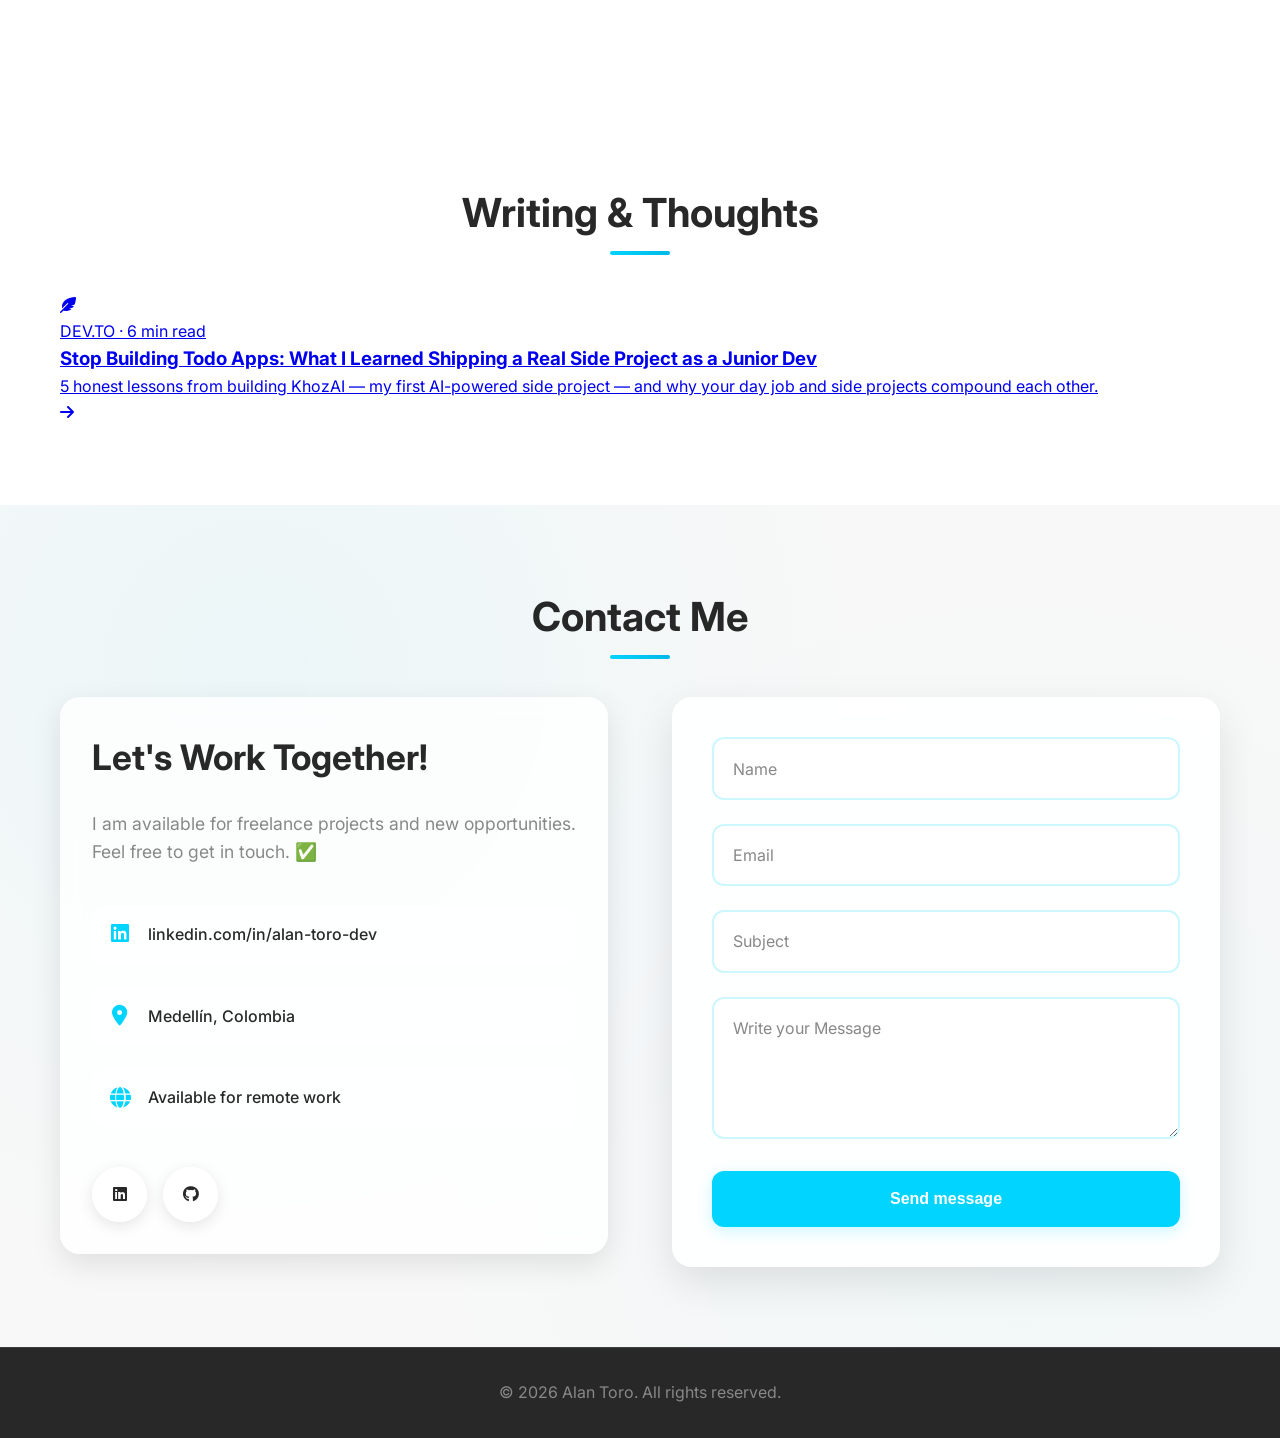
==== commit bba88c6f: "Make hero and About me evergreen, remove employer-specific copy" ====
--- a/index.html
+++ b/index.html
@@ -85,8 +85,8 @@
                 <h2 class="hero-subtitle">Full Stack Developer</h2>
                 <p class="hero-tagline">.NET &amp; Java &nbsp;·&nbsp; Node.js &nbsp;·&nbsp; React &nbsp;·&nbsp; Azure</p>
                 <p class="hero-description">
-                    Backend architecture &amp; cloud integrations specialist building scalable solutions
-                    in the Microsoft ecosystem, with a focus on AI-driven implementations and Azure services.
+                    Building scalable web applications and AI-powered products with React, .NET, Java
+                    and modern cloud tools. Focused on clean code, real-world impact, and shipping things that work.
                 </p>
                 <div class="hero-buttons">
                     <a href="#projects" class="btn btn-primary">View Projects</a>
@@ -126,15 +126,15 @@
             <div class="about-content">
                 <div class="about-text">
                     <p>
-                        I am a Full-Stack Developer with experience across the full stack — from React and TypeScript
-                        interfaces to .NET, Java, and Node.js APIs — and a growing focus on AI integrations using
+                        I am a Full-Stack Developer with experience across the stack: from React and TypeScript
+                        interfaces to .NET, Java and Node.js APIs, with a growing focus on AI integrations using
                         OpenAI models and modern LLM workflows.
                     </p>
                     <p>
-                        I'm currently building scalable applications at MAS Global Consulting (a Microsoft Partner
-                        organization), where I work with Azure services in real-world systems. I thrive in international
-                        environments and my goal is to keep delivering high-quality code while expanding my expertise in
-                        AI-driven products and cloud-native infrastructures.
+                        I've built production applications in Microsoft Partner environments, integrating Azure services
+                        and AI workflows into real-world systems. I thrive in international environments and my goal is
+                        to keep delivering high-quality code while expanding my expertise in AI-driven products and
+                        cloud-native infrastructures.
                     </p>
                 </div>
                 <div class="about-stats">
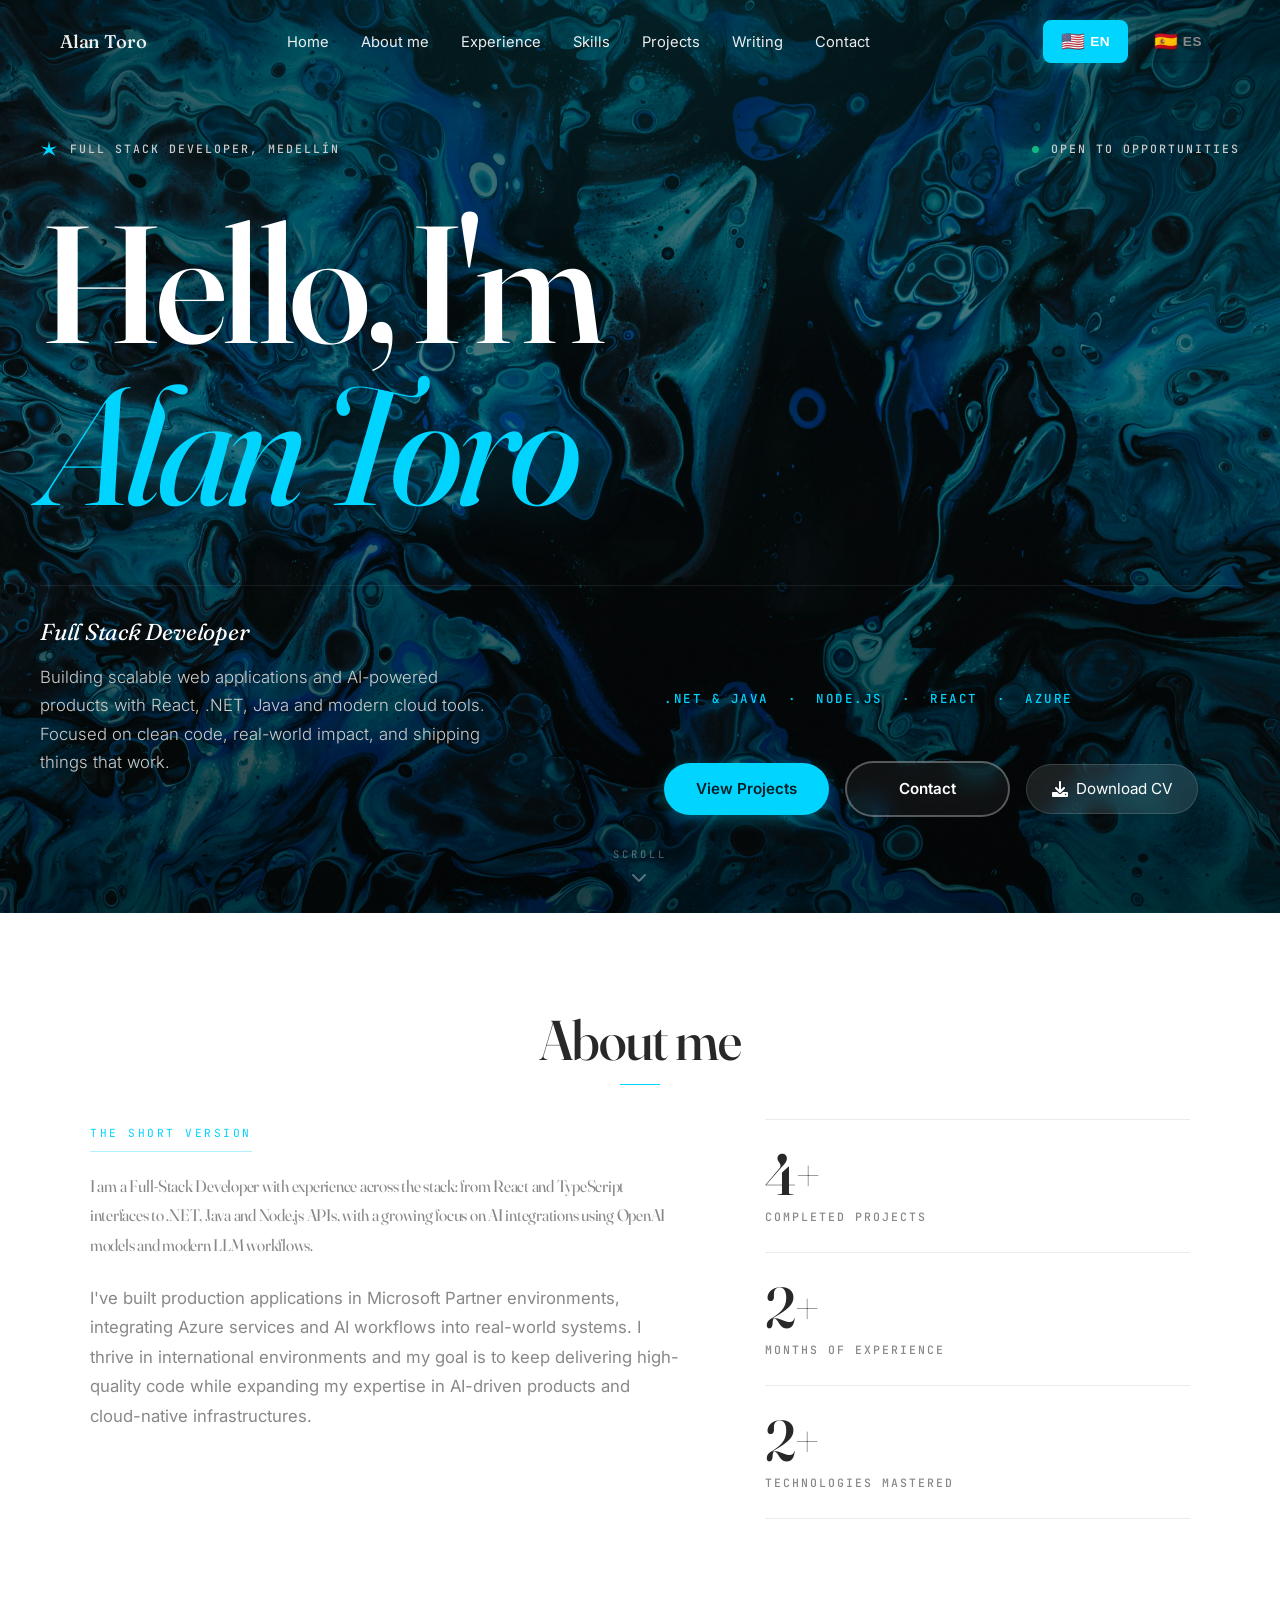
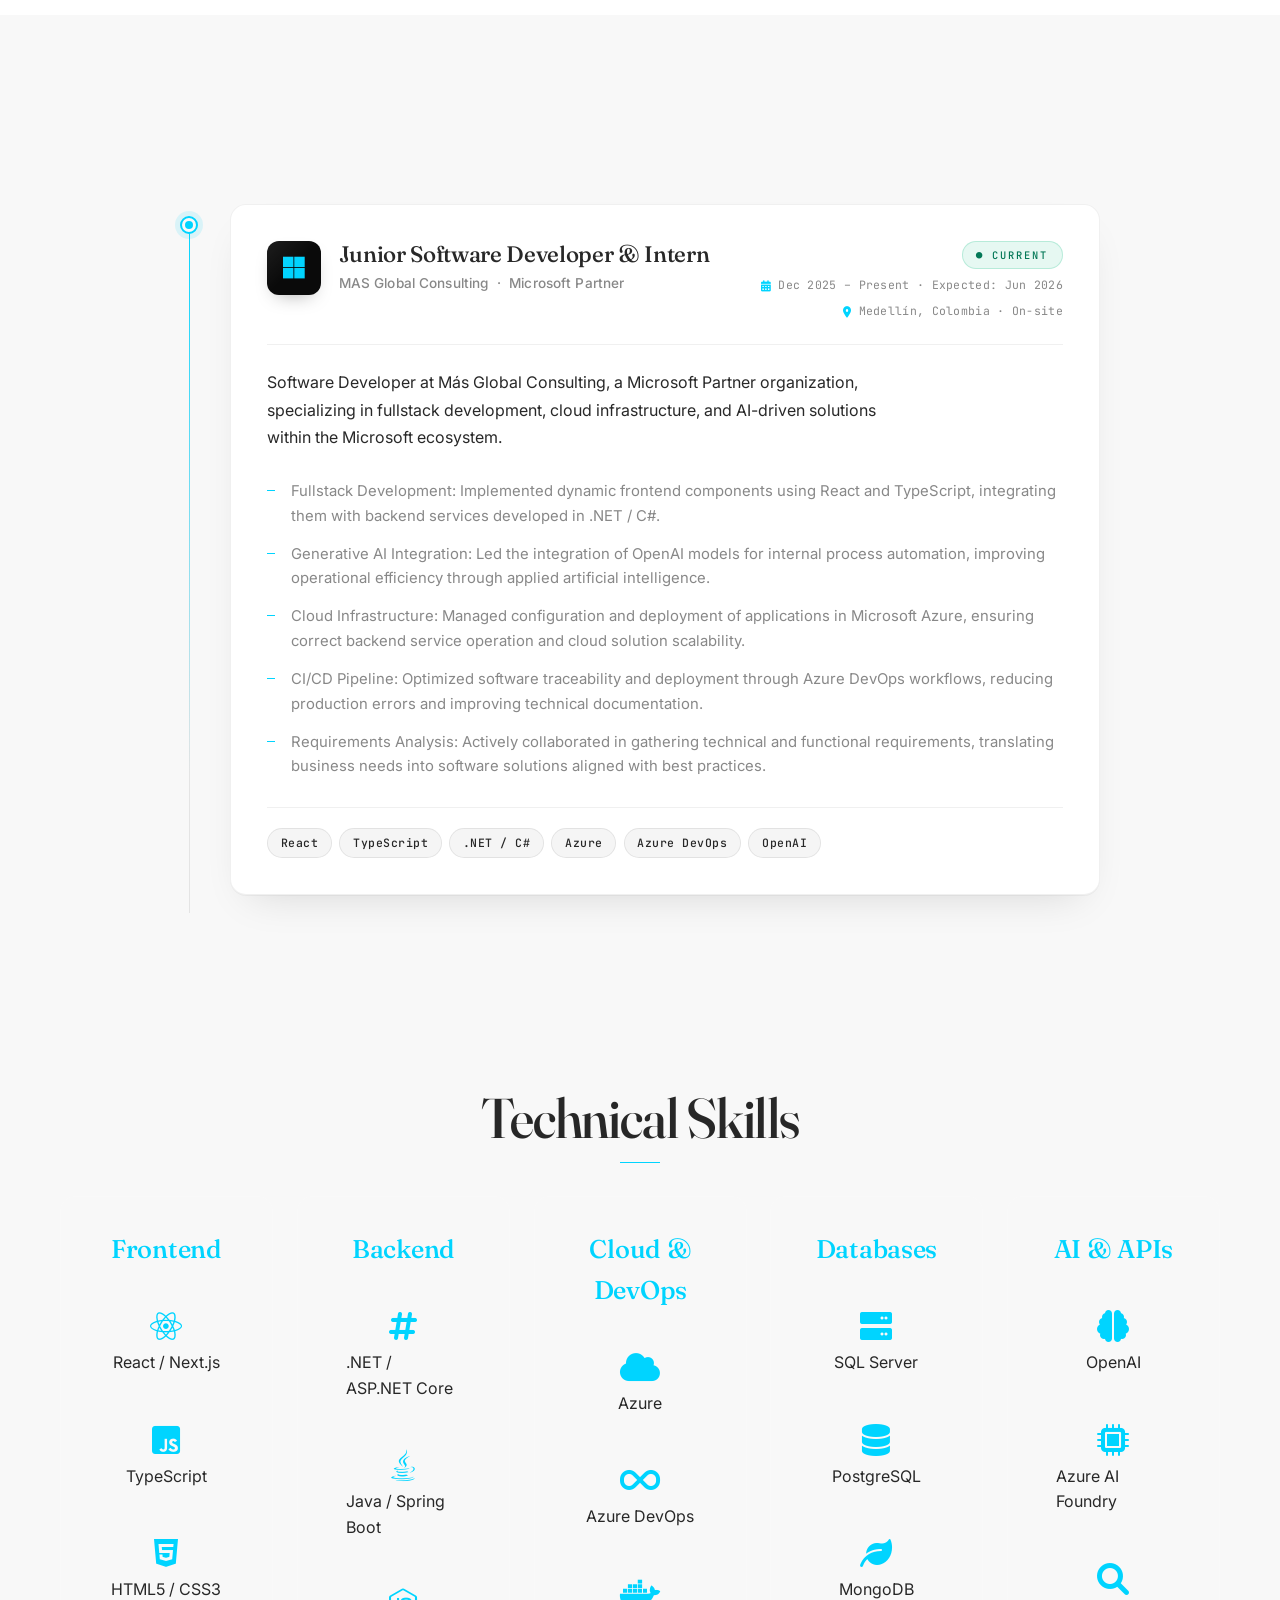
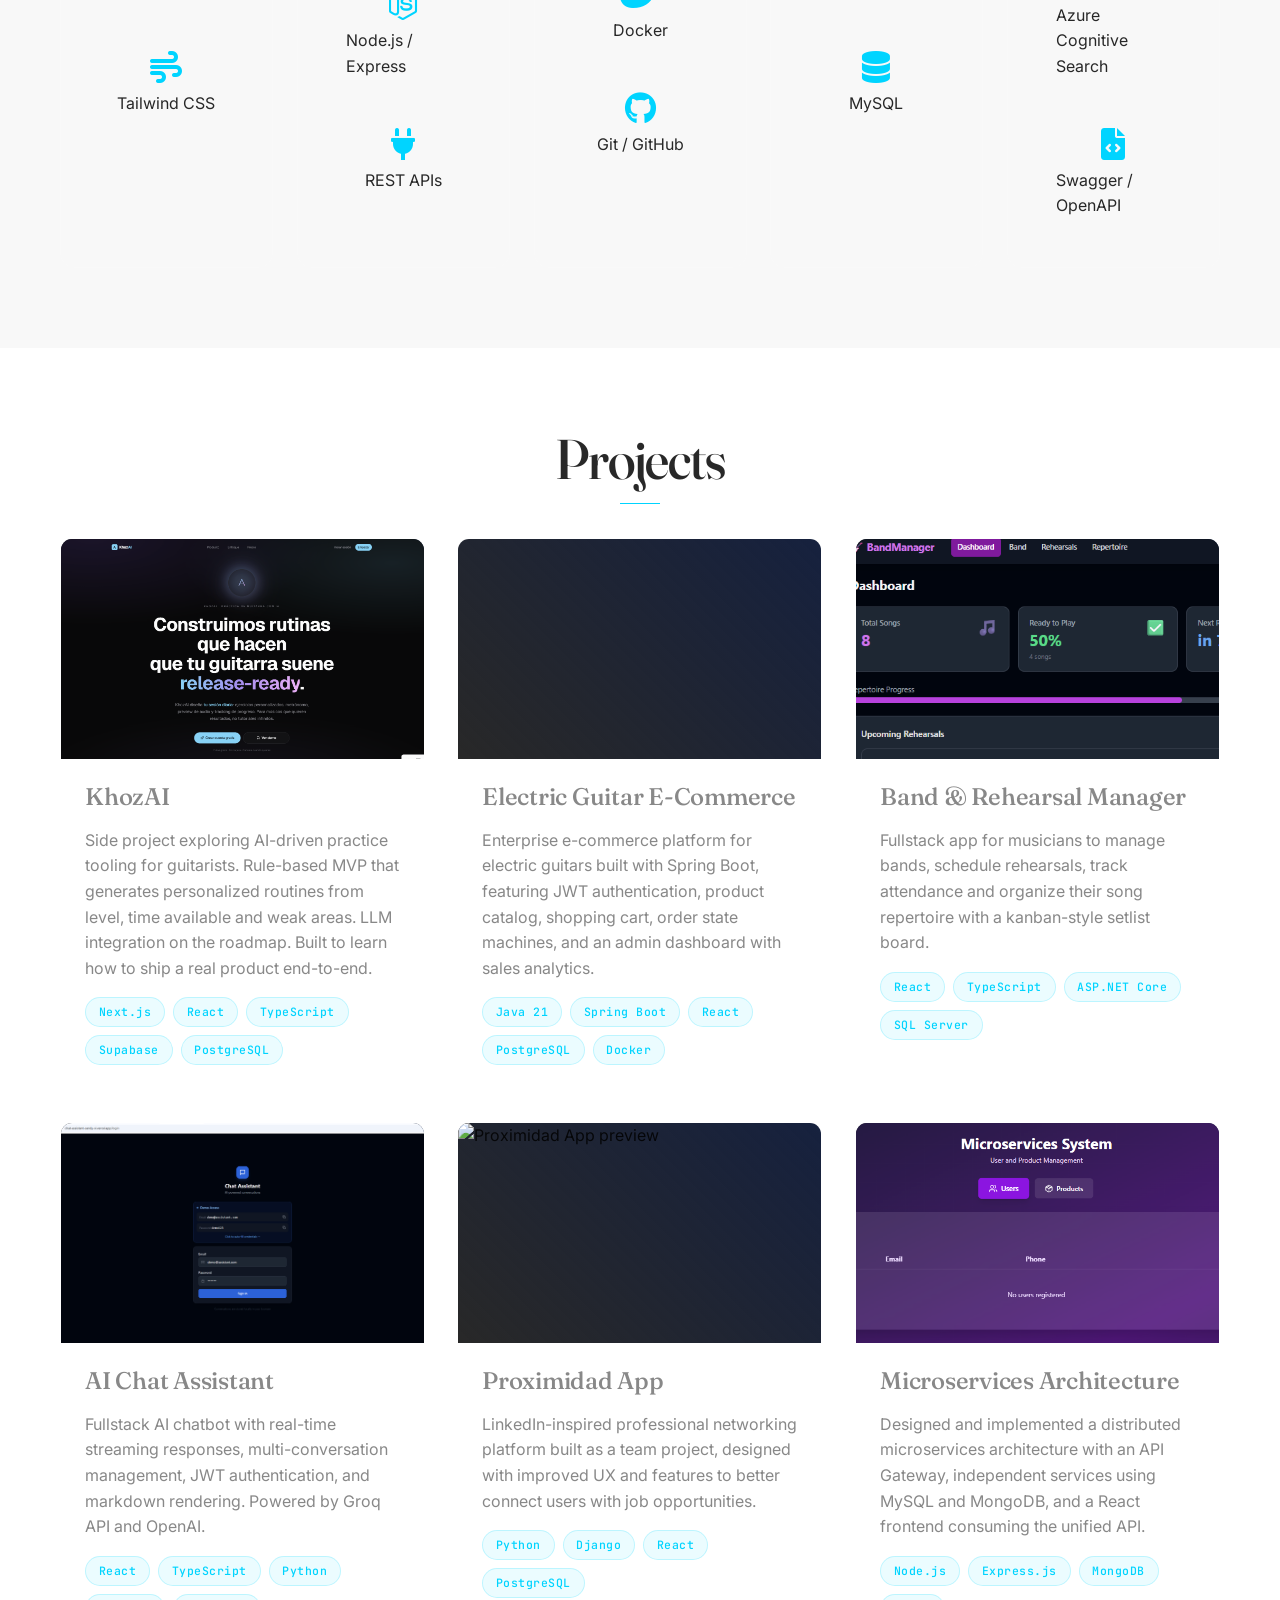
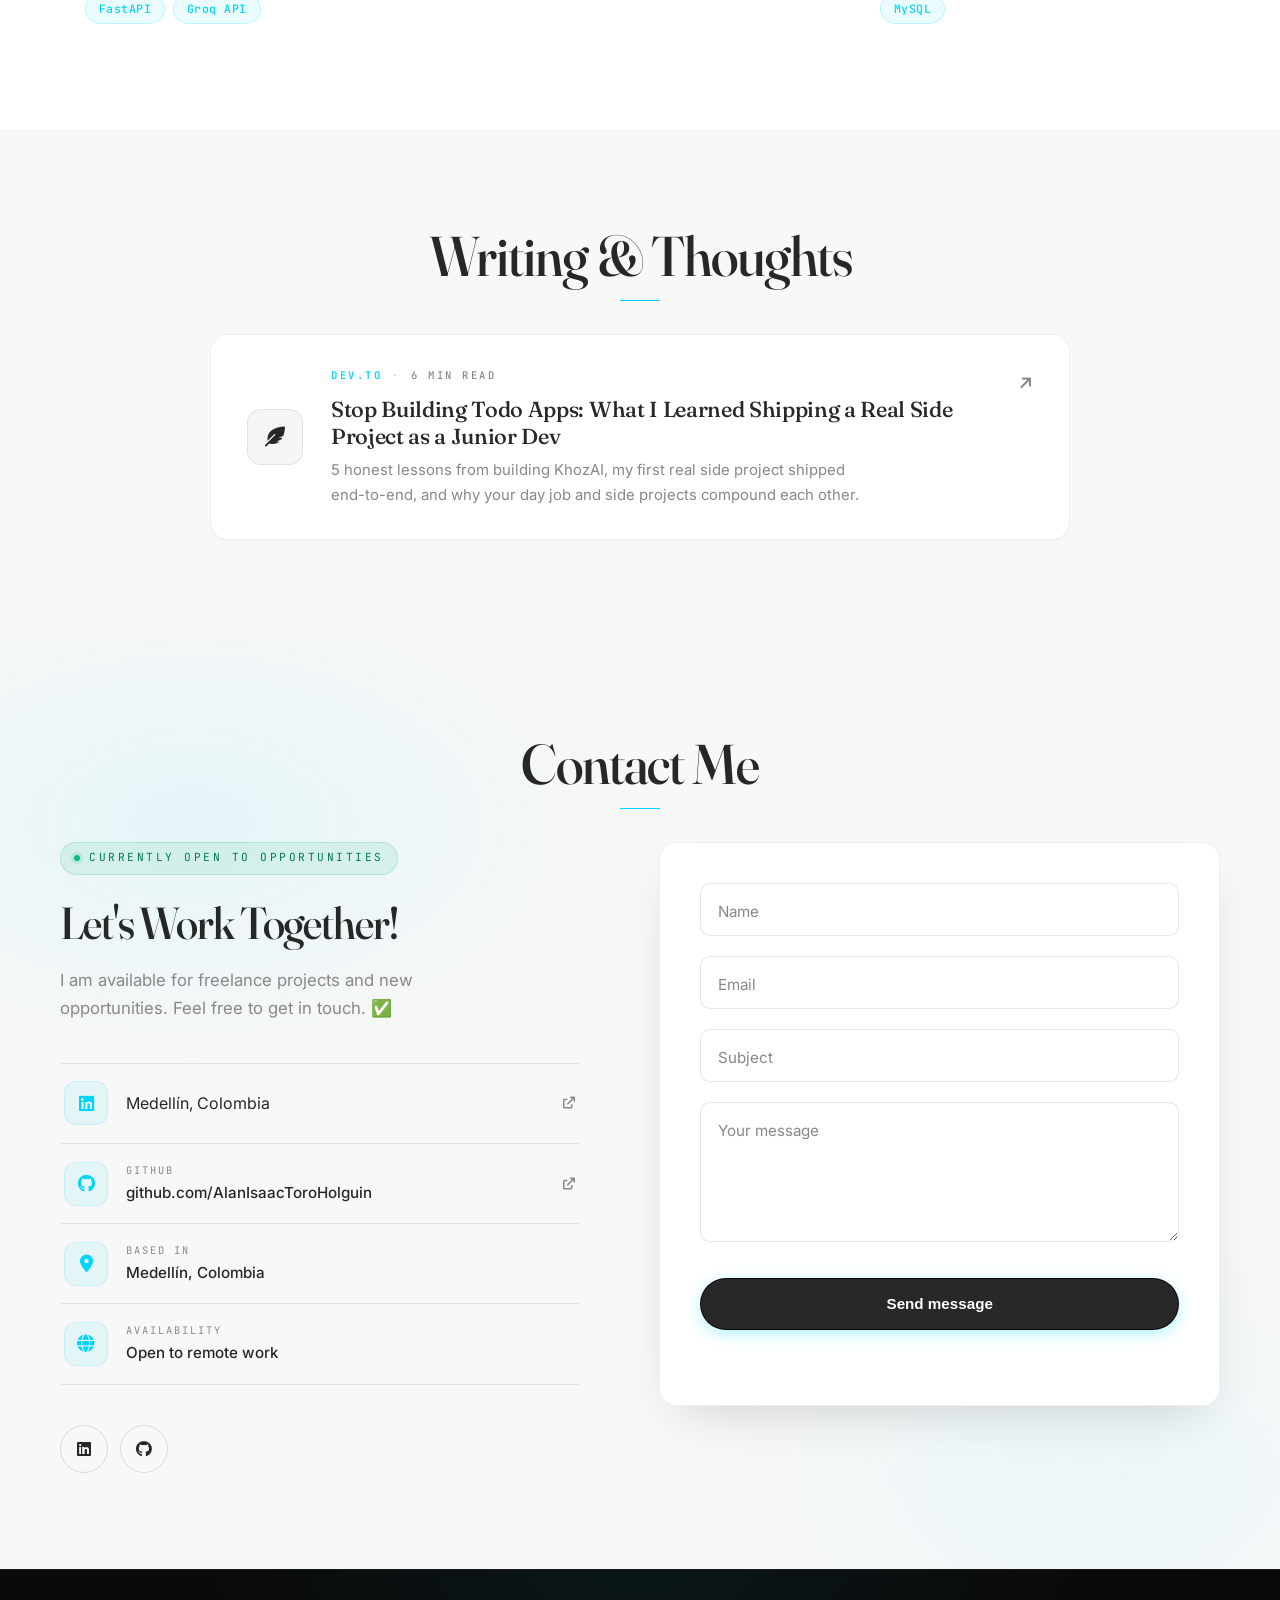
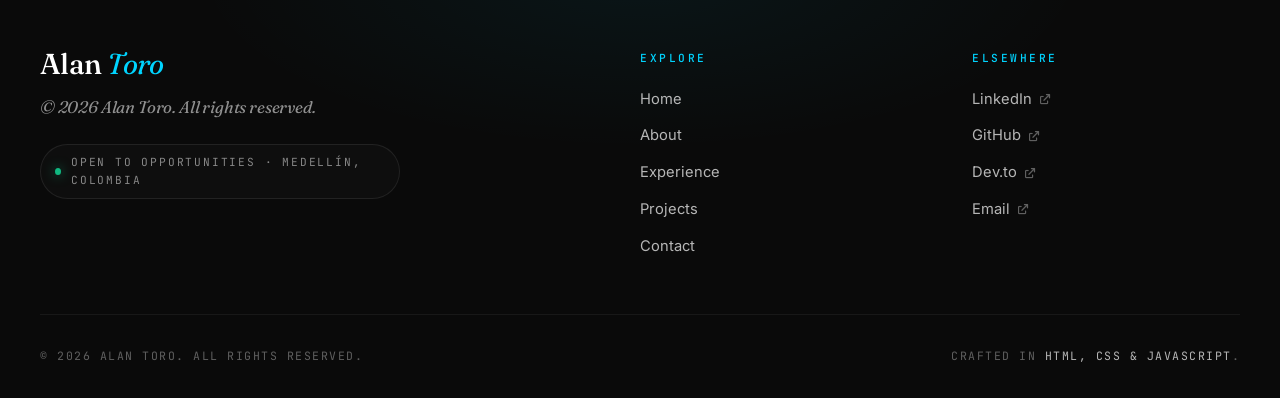
==== commit 9f1914e1: "Editorial redesign: brutalist hero, refined sections, KhozAI honesty pass Reframe the portfolio towa" ====
--- a/index.html
+++ b/index.html
@@ -26,7 +26,10 @@
     <link rel="shortcut icon" href="assets/favicon.svg">
     <link rel="stylesheet" href="styles.css">
     <link href="https://cdnjs.cloudflare.com/ajax/libs/font-awesome/6.0.0/css/all.min.css" rel="stylesheet">
-    <link href="https://fonts.googleapis.com/css2?family=Inter:wght@300;400;500;600;700&display=swap" rel="stylesheet">
+    <link rel="preconnect" href="https://fonts.googleapis.com">
+    <link rel="preconnect" href="https://fonts.gstatic.com" crossorigin>
+    <link href="https://fonts.googleapis.com/css2?family=Inter:wght@300;400;500;600;700&family=Fraunces:ital,opsz,wght@0,9..144,400;0,9..144,500;0,9..144,600;0,9..144,700;1,9..144,400;1,9..144,500;1,9..144,600&family=JetBrains+Mono:wght@400;500&display=swap" rel="stylesheet">
+    <script src="https://cdn.jsdelivr.net/npm/lenis@1.1.20/dist/lenis.min.js" defer></script>
 </head>
 <body>
     <!-- Navegación -->
@@ -79,40 +82,51 @@
 
     <!-- Sección Hero -->
     <section id="home" class="hero">
-        <div class="hero-container">
-            <div class="hero-content">
-                <h1 class="hero-title">Hello, I'm Alan Toro</h1>
-                <h2 class="hero-subtitle">Full Stack Developer</h2>
-                <p class="hero-tagline">.NET &amp; Java &nbsp;·&nbsp; Node.js &nbsp;·&nbsp; React &nbsp;·&nbsp; Azure</p>
-                <p class="hero-description">
-                    Building scalable web applications and AI-powered products with React, .NET, Java
-                    and modern cloud tools. Focused on clean code, real-world impact, and shipping things that work.
-                </p>
-                <div class="hero-buttons">
-                    <a href="#projects" class="btn btn-primary">View Projects</a>
-                    <a href="#contact" class="btn btn-secondary">Contact</a>
-                    <a href="assets/cv/Software Developer_Alan Toro_Resume .pdf" class="btn btn-cv" download="Software Developer_Alan Toro_Resume.pdf">
-                        <i class="fas fa-download"></i>
-                        Download CV
-                    </a>
-                </div>
-            </div>
-            <div class="hero-image">
-                <div class="profile-card">
-                    <div class="profile-image">
-                        <img src="assets/Images/Me.jpg" alt="Alan Toro - Full Stack Developer" />
-                    </div>
-                    <div class="profile-info">
-                        <h3 class="profile-name">Alan Toro</h3>
-                        <p class="profile-role">Full Stack Developer</p>
-                        <div class="open-to-work">
-                            <span class="work-dot"></span>
-                            Open to opportunities
-                        </div>
-                    </div>
-                </div>
-            </div>
-        </div>
+        <!-- Top meta row -->
+        <div class="hero-top">
+            <div class="hero-meta-left">
+                <svg class="hero-asterisk" viewBox="0 0 40 40" aria-hidden="true">
+                    <path d="M20 2 L23 17 L38 14 L26 22 L34 35 L20 27 L6 35 L14 22 L2 14 L17 17 Z" fill="currentColor"/>
+                </svg>
+                <span class="hero-meta-label">Full Stack Developer, Medellín</span>
+            </div>
+            <div class="hero-meta-right">
+                <span class="hero-status-dot"></span>
+                <span class="hero-meta-label">Open to opportunities</span>
+            </div>
+        </div>
+
+        <!-- Brutalist title -->
+        <div class="hero-content">
+            <h1 class="hero-title">
+                <span class="hero-line">Hello,</span>
+                <span class="hero-line">I&rsquo;m <em>Alan</em></span>
+                <span class="hero-line">Toro.</span>
+            </h1>
+
+            <!-- Bottom block: description + ctas + tagline -->
+            <div class="hero-footer">
+                <div class="hero-footer-left">
+                    <h2 class="hero-subtitle">Full Stack Developer, building things that ship.</h2>
+                    <p class="hero-description">
+                        Building scalable web applications and AI-powered products with React, .NET, Java
+                        and modern cloud tools. Focused on clean code, real-world impact, and shipping things that work.
+                    </p>
+                </div>
+                <div class="hero-footer-right">
+                    <p class="hero-tagline">.NET &amp; Java &nbsp;·&nbsp; Node.js &nbsp;·&nbsp; React &nbsp;·&nbsp; Azure</p>
+                    <div class="hero-buttons">
+                        <a href="#projects" class="btn btn-primary">View Projects</a>
+                        <a href="#contact" class="btn btn-secondary">Contact</a>
+                        <a href="assets/cv/Software Developer_Alan Toro_Resume .pdf" class="btn btn-cv" download="Software Developer_Alan Toro_Resume.pdf">
+                            <i class="fas fa-download"></i>
+                            Download CV
+                        </a>
+                    </div>
+                </div>
+            </div>
+        </div>
+
         <div class="scroll-indicator">
             <span>Scroll</span>
             <i class="fas fa-chevron-down"></i>
@@ -125,7 +139,8 @@
             <h2 class="section-title">About me</h2>
             <div class="about-content">
                 <div class="about-text">
-                    <p>
+                    <span class="about-eyebrow">The short version</span>
+                    <p class="about-lead">
                         I am a Full-Stack Developer with experience across the stack: from React and TypeScript
                         interfaces to .NET, Java and Node.js APIs, with a growing focus on AI integrations using
                         OpenAI models and modern LLM workflows.
@@ -139,19 +154,16 @@
                 </div>
                 <div class="about-stats">
                     <div class="stat-item">
-                        <i class="fas fa-code-branch"></i>
                         <h3>10+</h3>
-                        <p>Completed Projects</p>
+                        <p>Completed projects</p>
                     </div>
                     <div class="stat-item">
-                        <i class="fas fa-briefcase"></i>
                         <h3>5+</h3>
                         <p>Months of experience</p>
                     </div>
                     <div class="stat-item">
-                        <i class="fas fa-layer-group"></i>
                         <h3>5+</h3>
-                        <p>Technologies Mastered</p>
+                        <p>Technologies mastered</p>
                     </div>
                 </div>
             </div>
@@ -216,20 +228,20 @@
                     <h3>Frontend</h3>
                     <div class="skill-items">
                         <div class="skill-item">
-                            <i class="fab fa-html5"></i>
-                            <span>HTML5</span>
-                        </div>
-                        <div class="skill-item">
-                            <i class="fab fa-css3-alt"></i>
-                            <span>CSS3</span>
+                            <i class="fab fa-react"></i>
+                            <span>React / Next.js</span>
                         </div>
                         <div class="skill-item">
                             <i class="fab fa-js-square"></i>
                             <span>TypeScript</span>
                         </div>
                         <div class="skill-item">
-                            <i class="fab fa-react"></i>
-                            <span>React</span>
+                            <i class="fab fa-html5"></i>
+                            <span>HTML5 / CSS3</span>
+                        </div>
+                        <div class="skill-item">
+                            <i class="fas fa-wind"></i>
+                            <span>Tailwind CSS</span>
                         </div>
                     </div>
                 </div>
@@ -237,20 +249,20 @@
                     <h3>Backend</h3>
                     <div class="skill-items">
                         <div class="skill-item">
+                            <i class="fas fa-hashtag"></i>
+                            <span>.NET / ASP.NET Core</span>
+                        </div>
+                        <div class="skill-item">
                             <i class="fab fa-java"></i>
-                            <span>Java</span>
-                        </div>
-                        <div class="skill-item">
-                            <i class="fas fa-hashtag"></i>
-                            <span>.NET / C#</span>
+                            <span>Java / Spring Boot</span>
                         </div>
                         <div class="skill-item">
                             <i class="fab fa-node-js"></i>
-                            <span>Node.js</span>
-                        </div>
-                        <div class="skill-item">
-                            <i class="fas fa-server"></i>
-                            <span>Express.js</span>
+                            <span>Node.js / Express</span>
+                        </div>
+                        <div class="skill-item">
+                            <i class="fas fa-plug"></i>
+                            <span>REST APIs</span>
                         </div>
                     </div>
                 </div>
@@ -270,8 +282,8 @@
                             <span>Docker</span>
                         </div>
                         <div class="skill-item">
-                            <i class="fas fa-brain"></i>
-                            <span>OpenAI</span>
+                            <i class="fab fa-github"></i>
+                            <span>Git / GitHub</span>
                         </div>
                     </div>
                 </div>
@@ -279,6 +291,14 @@
                     <h3>Databases</h3>
                     <div class="skill-items">
                         <div class="skill-item">
+                            <i class="fas fa-server"></i>
+                            <span>SQL Server</span>
+                        </div>
+                        <div class="skill-item">
+                            <i class="fas fa-database"></i>
+                            <span>PostgreSQL</span>
+                        </div>
+                        <div class="skill-item">
                             <i class="fas fa-leaf"></i>
                             <span>MongoDB</span>
                         </div>
@@ -286,13 +306,26 @@
                             <i class="fas fa-database"></i>
                             <span>MySQL</span>
                         </div>
-                        <div class="skill-item">
-                            <i class="fas fa-server"></i>
-                            <span>SQL Server</span>
+                    </div>
+                </div>
+                <div class="skill-category">
+                    <h3>AI &amp; APIs</h3>
+                    <div class="skill-items">
+                        <div class="skill-item">
+                            <i class="fas fa-brain"></i>
+                            <span>OpenAI</span>
+                        </div>
+                        <div class="skill-item">
+                            <i class="fas fa-microchip"></i>
+                            <span>Azure AI Foundry</span>
+                        </div>
+                        <div class="skill-item">
+                            <i class="fas fa-search"></i>
+                            <span>Azure Cognitive Search</span>
                         </div>
                         <div class="skill-item">
                             <i class="fas fa-file-code"></i>
-                            <span>Swagger</span>
+                            <span>Swagger / OpenAPI</span>
                         </div>
                     </div>
                 </div>
@@ -317,7 +350,7 @@
                     </div>
                     <div class="project-content">
                         <h3>KhozAI</h3>
-                        <p>AI-powered web platform for guitarists that generates personalized practice routines based on level, available time, goals and weak areas — turning random practice into intentional progress.</p>
+                        <p>Side project exploring AI-driven practice tooling for guitarists. Rule-based MVP that generates personalized routines from level, time available and weak areas. LLM integration on the roadmap. Built to learn how to ship a real product end-to-end.</p>
                         <div class="project-tech">
                             <span class="tech-tag">Next.js</span>
                             <span class="tech-tag">React</span>
@@ -380,7 +413,7 @@
                     </div>
                     <div class="project-content">
                         <h3>AI Chat Assistant</h3>
-                        <p>Fullstack AI chatbot with real-time streaming responses, multi-conversation management, JWT authentication, and markdown rendering — powered by Groq API and OpenAI.</p>
+                        <p>Fullstack AI chatbot with real-time streaming responses, multi-conversation management, JWT authentication, and markdown rendering. Powered by Groq API and OpenAI.</p>
                         <div class="project-tech">
                             <span class="tech-tag">React</span>
                             <span class="tech-tag">TypeScript</span>
@@ -451,7 +484,7 @@
                             <span class="article-read">6 min read</span>
                         </div>
                         <h3 class="article-title">Stop Building Todo Apps: What I Learned Shipping a Real Side Project as a Junior Dev</h3>
-                        <p class="article-excerpt">5 honest lessons from building KhozAI — my first AI-powered side project — and why your day job and side projects compound each other.</p>
+                        <p class="article-excerpt">5 honest lessons from building KhozAI, my first real side project shipped end-to-end, and why your day job and side projects compound each other.</p>
                     </div>
                     <div class="article-arrow">
                         <i class="fas fa-arrow-right" aria-hidden="true"></i>
@@ -467,52 +500,117 @@
             <h2 class="section-title">Contact Me</h2>
             <div class="contact-content">
                 <div class="contact-info">
-                    <h3>Let's Work Together!</h3>
+                    <span class="contact-eyebrow">Currently open to opportunities</span>
+                    <h3>Let&rsquo;s Work Together!</h3>
                     <p>I am available for freelance projects and new opportunities. Feel free to get in touch. ✅</p>
                     <div class="contact-methods">
+                        <a href="https://www.linkedin.com/in/alan-toro-dev/" class="contact-method" target="_blank" rel="noopener">
+                            <span class="contact-method-icon"><i class="fab fa-linkedin"></i></span>
+                            <span class="contact-method-body">
+                                <span class="contact-method-label">LinkedIn</span>
+                                <span class="contact-method-value">linkedin.com/in/alan-toro-dev</span>
+                            </span>
+                            <i class="fas fa-arrow-up-right-from-square contact-method-arrow"></i>
+                        </a>
+                        <a href="https://github.com/AlanIsaacToroHolguin" class="contact-method" target="_blank" rel="noopener">
+                            <span class="contact-method-icon"><i class="fab fa-github"></i></span>
+                            <span class="contact-method-body">
+                                <span class="contact-method-label">GitHub</span>
+                                <span class="contact-method-value">github.com/AlanIsaacToroHolguin</span>
+                            </span>
+                            <i class="fas fa-arrow-up-right-from-square contact-method-arrow"></i>
+                        </a>
                         <div class="contact-method">
-                            <i class="fab fa-linkedin"></i>
-                            <span>linkedin.com/in/alan-toro-dev</span>
+                            <span class="contact-method-icon"><i class="fas fa-map-marker-alt"></i></span>
+                            <span class="contact-method-body">
+                                <span class="contact-method-label">Based in</span>
+                                <span class="contact-method-value">Medellín, Colombia</span>
+                            </span>
                         </div>
                         <div class="contact-method">
-                            <i class="fas fa-map-marker-alt"></i>
-                            <span>Medellín, Colombia</span>
-                        </div>
-                        <div class="contact-method">
-                            <i class="fas fa-globe"></i>
-                            <span>Available for remote work</span>
+                            <span class="contact-method-icon"><i class="fas fa-globe"></i></span>
+                            <span class="contact-method-body">
+                                <span class="contact-method-label">Availability</span>
+                                <span class="contact-method-value">Open to remote work</span>
+                            </span>
                         </div>
                     </div>
                     <div class="social-links">
                         <a href="https://www.linkedin.com/in/alan-toro-dev/" class="social-link" aria-label="LinkedIn profile" target="_blank" rel="noopener"><i class="fab fa-linkedin" aria-hidden="true"></i></a>
-                        <a href="https://github.com/AlanIsaacToroHolguin/AlanIsaacToroHolguin" class="social-link" aria-label="GitHub profile" target="_blank" rel="noopener"><i class="fab fa-github" aria-hidden="true"></i></a>
+                        <a href="https://github.com/AlanIsaacToroHolguin" class="social-link" aria-label="GitHub profile" target="_blank" rel="noopener"><i class="fab fa-github" aria-hidden="true"></i></a>
                     </div>
                 </div>
                 <form id="contactForm" class="contact-form">
-                    
                     <div class="form-group">
-                        <input type="text" name="name" placeholder="Name" required>
+                        <input type="text" name="name" id="contact-name" placeholder=" " required>
+                        <label for="contact-name">Name</label>
                     </div>
                     <div class="form-group">
-                        <input type="email" name="email" placeholder="Email" required>
+                        <input type="email" name="email" id="contact-email" placeholder=" " required>
+                        <label for="contact-email">Email</label>
                     </div>
                     <div class="form-group">
-                        <input type="text" name="subject" placeholder="Subject" required>
+                        <input type="text" name="subject" id="contact-subject" placeholder=" " required>
+                        <label for="contact-subject">Subject</label>
                     </div>
                     <div class="form-group">
-                        <textarea name="message" placeholder="Write your Message" rows="5" required></textarea>
-                    </div>
-                    
-                    <button type="submit" class="btn btn-primary">Send message</button>
+                        <textarea name="message" id="contact-message" placeholder=" " rows="5" required></textarea>
+                        <label for="contact-message">Your message</label>
+                    </div>
+                    <button type="submit" class="btn btn-primary form-submit">
+                        <span class="form-submit-label">Send message</span>
+                        <i class="fas fa-arrow-right form-submit-icon"></i>
+                        <i class="fas fa-spinner fa-spin form-submit-spinner"></i>
+                    </button>
+                    <div class="form-status" role="status" aria-live="polite"></div>
                 </form>
             </div>
         </div>
     </section>
+
+    <!-- Custom cursor (desktop only, hides on touch) -->
+    <div class="cursor-dot" aria-hidden="true"></div>
+    <div class="cursor-ring" aria-hidden="true"></div>
 
     <!-- Footer -->
     <footer class="footer">
-        <div class="container">
-            <p>&copy; 2026 Alan Toro. All rights reserved.</p>
+        <div class="footer-inner">
+            <div class="footer-grid">
+                <div class="footer-brand">
+                    <div class="footer-logo">Alan <em>Toro</em></div>
+                    <p class="footer-tagline">Full Stack Developer, building things that ship.</p>
+                    <div class="footer-availability">
+                        <span class="footer-dot"></span>
+                        <span>Open to opportunities · Medellín, Colombia</span>
+                    </div>
+                </div>
+
+                <div class="footer-column">
+                    <h4 class="footer-heading">Explore</h4>
+                    <ul class="footer-links">
+                        <li><a href="#home">Home</a></li>
+                        <li><a href="#about">About</a></li>
+                        <li><a href="#experience">Experience</a></li>
+                        <li><a href="#projects">Projects</a></li>
+                        <li><a href="#contact">Contact</a></li>
+                    </ul>
+                </div>
+
+                <div class="footer-column">
+                    <h4 class="footer-heading">Elsewhere</h4>
+                    <ul class="footer-links">
+                        <li><a href="https://www.linkedin.com/in/alan-toro-dev/" target="_blank" rel="noopener">LinkedIn <i class="fas fa-arrow-up-right-from-square"></i></a></li>
+                        <li><a href="https://github.com/AlanIsaacToroHolguin" target="_blank" rel="noopener">GitHub <i class="fas fa-arrow-up-right-from-square"></i></a></li>
+                        <li><a href="https://dev.to/alanisaactoroholguin" target="_blank" rel="noopener">Dev.to <i class="fas fa-arrow-up-right-from-square"></i></a></li>
+                        <li><a href="mailto:alan.toro@masglobalconsulting.com">Email <i class="fas fa-arrow-up-right-from-square"></i></a></li>
+                    </ul>
+                </div>
+            </div>
+
+            <div class="footer-bottom">
+                <span class="footer-copy">&copy; <span id="footer-year">2026</span> Alan Toro. All rights reserved.</span>
+                <span class="footer-built">Crafted in <span class="footer-emphasis">HTML, CSS &amp; JavaScript</span>.</span>
+            </div>
         </div>
     </footer>
 
--- a/styles.css
+++ b/styles.css
@@ -11,6 +11,11 @@
     --border-medium: rgba(255, 255, 255, 0.144);
     --shadow-primary: rgba(0, 212, 255, 0.2);
     --shadow-dark: rgba(0, 0, 0, 0.3);
+
+    /* Tipografía editorial */
+    --font-display: "Fraunces", "Times New Roman", serif;
+    --font-body: "Inter", "UniversLTStd", sans-serif;
+    --font-mono: "JetBrains Mono", "SFMono-Regular", "Menlo", monospace;
 }
 
 /* Reset y configuración base */
@@ -21,7 +26,7 @@
 }
 
 body, html {
-    font-family: "Inter", "UniversLTStd", sans-serif;
+    font-family: var(--font-body);
     margin: 0;
     padding: 0;
     background: var(--text-primary);
@@ -33,7 +38,135 @@
 }
 
 html {
+    /* Smooth scroll handled by Lenis; native fallback if JS off */
     scroll-behavior: smooth;
+}
+
+html.lenis,
+html.lenis body {
+    height: auto;
+}
+
+.lenis.lenis-smooth {
+    scroll-behavior: auto !important;
+}
+
+.lenis.lenis-smooth [data-lenis-prevent] {
+    overscroll-behavior: contain;
+}
+
+.lenis.lenis-stopped {
+    overflow: clip;
+}
+
+/* ────────────────────────────────────────────────
+   Scroll reveals
+   ──────────────────────────────────────────────── */
+.reveal {
+    opacity: 0;
+    transform: translateY(40px);
+    transition:
+        opacity 0.9s cubic-bezier(0.16, 1, 0.3, 1),
+        transform 0.9s cubic-bezier(0.16, 1, 0.3, 1);
+    transition-delay: var(--reveal-delay, 0s);
+    will-change: opacity, transform;
+}
+
+.reveal.is-visible {
+    opacity: 1;
+    transform: translateY(0);
+}
+
+.reveal-left {
+    transform: translateX(-40px);
+}
+
+.reveal-left.is-visible {
+    transform: translateX(0);
+}
+
+.reveal-right {
+    transform: translateX(40px);
+}
+
+.reveal-right.is-visible {
+    transform: translateX(0);
+}
+
+@media (prefers-reduced-motion: reduce) {
+    .reveal,
+    .reveal-left,
+    .reveal-right {
+        opacity: 1 !important;
+        transform: none !important;
+        transition: none !important;
+    }
+}
+
+/* ────────────────────────────────────────────────
+   Custom cursor (desktop only, fine pointer)
+   ──────────────────────────────────────────────── */
+.cursor-dot,
+.cursor-ring {
+    position: fixed;
+    top: 0;
+    left: 0;
+    pointer-events: none;
+    z-index: 9999;
+    border-radius: 50%;
+    opacity: 0;
+    will-change: transform, opacity, width, height;
+}
+
+.cursor-dot {
+    width: 6px;
+    height: 6px;
+    background: var(--primary);
+    transform: translate(-50%, -50%);
+    transition: opacity 0.25s ease, background 0.25s ease, transform 0.08s linear;
+    mix-blend-mode: difference;
+}
+
+.cursor-ring {
+    width: 32px;
+    height: 32px;
+    border: 1px solid rgba(0, 212, 255, 0.55);
+    background: rgba(0, 212, 255, 0.05);
+    transform: translate(-50%, -50%);
+    transition:
+        opacity 0.25s ease,
+        width 0.3s cubic-bezier(0.16, 1, 0.3, 1),
+        height 0.3s cubic-bezier(0.16, 1, 0.3, 1),
+        border-color 0.25s ease,
+        background 0.25s ease;
+}
+
+.cursor-active .cursor-dot,
+.cursor-active .cursor-ring { opacity: 1; }
+
+/* Hover state on interactive elements */
+.cursor-hover .cursor-ring {
+    width: 56px;
+    height: 56px;
+    border-color: rgba(0, 212, 255, 0.85);
+    background: rgba(0, 212, 255, 0.08);
+}
+
+.cursor-hover .cursor-dot {
+    background: var(--text-primary);
+    transform: translate(-50%, -50%) scale(0.5);
+}
+
+/* Hide entirely on touch/coarse pointers (mobile, tablet) */
+@media (hover: none), (pointer: coarse) {
+    .cursor-dot,
+    .cursor-ring { display: none; }
+}
+
+/* Magnetic buttons — JS applies translate, CSS smooths it */
+.magnetic {
+    transition: transform 0.4s cubic-bezier(0.16, 1, 0.3, 1);
+    will-change: transform;
 }
 
 .container {
@@ -47,12 +180,48 @@
     position: fixed;
     top: 0;
     width: 100%;
-    background: rgba(255, 255, 255, 0.959);
+    background: transparent;
+    backdrop-filter: blur(0);
+    z-index: 1000;
+    padding: 1.25rem 0;
+    transition: background 0.35s ease, padding 0.35s ease, border-color 0.35s ease;
+    border-bottom: 1px solid transparent;
+}
+
+.navbar.scrolled {
+    background: rgba(255, 255, 255, 0.97);
     backdrop-filter: blur(20px);
-    z-index: 1000;
     padding: 1rem 0;
-    transition: all 0.3s ease;
     border-bottom: 1px solid rgba(0, 0, 0, 0.05);
+}
+
+/* Light text over dark hero (initial state) */
+.navbar .nav-logo h2,
+.navbar .nav-link {
+    color: rgba(255, 255, 255, 0.92);
+    transition: color 0.35s ease;
+}
+
+.navbar .nav-link::after {
+    background-color: var(--primary);
+}
+
+/* When scrolled (sticky over light sections) → dark text */
+.navbar.scrolled .nav-logo h2 {
+    color: var(--bg-dark);
+}
+
+.navbar.scrolled .nav-link {
+    color: var(--text-secondary);
+}
+
+.navbar.scrolled .nav-link:hover,
+.navbar.scrolled .nav-link.active {
+    color: var(--bg-dark);
+}
+
+.navbar.scrolled .nav-link::after {
+    background-color: var(--bg-dark);
 }
 
 .nav-container {
@@ -65,11 +234,17 @@
 }
 
 .nav-logo h2 {
+    font-family: var(--font-display);
     color: var(--bg-dark);
-    font-weight: 300;
-    font-size: 1rem;
-    letter-spacing: 2px;
-    text-transform: uppercase;
+    font-weight: 500;
+    font-size: 1.15rem;
+    letter-spacing: -0.01em;
+    text-transform: none;
+}
+
+.nav-logo h2 em {
+    font-style: italic;
+    font-weight: 400;
 }
 
 .nav-menu {
@@ -81,10 +256,10 @@
 .nav-link {
     color: var(--text-secondary);
     text-decoration: none;
-    font-weight: 300;
-    font-size: 0.9rem;
-    letter-spacing: 1px;
-    text-transform: uppercase;
+    font-weight: 400;
+    font-size: 0.92rem;
+    letter-spacing: 0;
+    text-transform: none;
     transition: color 0.3s ease;
     position: relative;
 }
@@ -109,12 +284,26 @@
 }
 
 .nav-link.active {
+    font-weight: 500;
+}
+
+/* Over dark hero (default): active link is cyan */
+.navbar .nav-link.active {
+    color: var(--primary);
+}
+
+.navbar .nav-link.active::after {
+    width: 100%;
+    background-color: var(--primary);
+}
+
+/* When scrolled over light sections: active goes dark */
+.navbar.scrolled .nav-link.active {
     color: var(--bg-dark);
-    font-weight: 500;
-}
-
-.nav-link.active::after {
-    width: 100%;
+}
+
+.navbar.scrolled .nav-link.active::after {
+    background-color: var(--bg-dark);
 }
 
 /* Selector de Idioma */
@@ -171,131 +360,267 @@
 .bar {
     width: 25px;
     height: 3px;
+    background-color: rgba(255, 255, 255, 0.92);
+    margin: 3px 0;
+    transition: background-color 0.35s ease;
+}
+
+.navbar.scrolled .bar {
     background-color: var(--bg-dark);
-    margin: 3px 0;
-    transition: 0.3s;
-}
-
-/* Sección Hero */
+}
+
+/* ────────────────────────────────────────────────
+   HERO · Editorial brutalist over marble background
+   ──────────────────────────────────────────────── */
 .hero {
-    min-height: 100vh;  
-    display: flex;
-    align-items: center;
-    background:radial-gradient(circle at 30% 20%, rgba(0, 123, 255, 0.5), rgba(0, 0, 0, 0.7)),url('assets/Images/Background.jpg');
+    min-height: 100vh;
+    display: flex;
+    flex-direction: column;
+    justify-content: space-between;
+    position: relative;
+    overflow: hidden;
+    padding: 140px 2.5rem 3rem;
+    background:
+        linear-gradient(180deg,
+            rgba(0, 0, 0, 0.55) 0%,
+            rgba(0, 0, 0, 0.35) 40%,
+            rgba(0, 0, 0, 0.65) 100%),
+        url('assets/Images/Background.jpg');
     background-repeat: no-repeat;
     background-size: cover;
     background-position: center;
+    color: var(--text-primary);
+}
+
+/* Cyan glow + vignette overlay (editorial focus) */
+.hero::before {
+    content: '';
+    position: absolute;
+    inset: 0;
+    background:
+        radial-gradient(ellipse 80% 60% at 50% 0%, rgba(0, 212, 255, 0.12), transparent 70%),
+        radial-gradient(ellipse 120% 100% at 50% 50%, transparent 55%, rgba(0, 0, 0, 0.55) 100%);
+    pointer-events: none;
+    z-index: 1;
+}
+
+/* Subtle film grain */
+.hero::after {
+    content: '';
+    position: absolute;
+    inset: 0;
+    background-image: url("data:image/svg+xml,%3Csvg viewBox='0 0 200 200' xmlns='http://www.w3.org/2000/svg'%3E%3Cfilter id='n'%3E%3CfeTurbulence type='fractalNoise' baseFrequency='0.9' numOctaves='2' stitchTiles='stitch'/%3E%3C/filter%3E%3Crect width='100%25' height='100%25' filter='url(%23n)' opacity='0.5'/%3E%3C/svg%3E");
+    opacity: 0.05;
+    mix-blend-mode: overlay;
+    pointer-events: none;
+    z-index: 2;
+}
+
+/* Top meta row */
+.hero-top {
     position: relative;
+    z-index: 3;
+    display: flex;
+    justify-content: space-between;
+    align-items: center;
+    width: 100%;
+    font-family: var(--font-mono);
+    font-size: 0.72rem;
+    letter-spacing: 2px;
+    text-transform: uppercase;
+    color: var(--text-muted);
+}
+
+.hero-meta-left,
+.hero-meta-right {
+    display: flex;
+    align-items: center;
+    gap: 0.75rem;
+}
+
+.hero-asterisk {
+    width: 18px;
+    height: 18px;
+    color: var(--primary);
+    animation: asterisk-spin 12s linear infinite;
+}
+
+@keyframes asterisk-spin {
+    from { transform: rotate(0deg); }
+    to   { transform: rotate(360deg); }
+}
+
+.hero-meta-label {
+    font-weight: 500;
+}
+
+.hero-status-dot {
+    width: 7px;
+    height: 7px;
+    border-radius: 50%;
+    background: #10b981;
+    box-shadow: 0 0 12px rgba(16, 185, 129, 0.6);
+    animation: dot-pulse 2.4s ease-in-out infinite;
+}
+
+@keyframes dot-pulse {
+    0%, 100% { opacity: 1; }
+    50%      { opacity: 0.4; }
+}
+
+/* Editorial portrait — upper right */
+.hero-portrait {
+    position: absolute;
+    top: 200px;
+    right: 2.5rem;
+    z-index: 3;
+    margin: 0;
+    width: clamp(150px, 15vw, 210px);
+    transform: rotate(-2deg);
+    transition: transform 0.6s cubic-bezier(0.16, 1, 0.3, 1);
+    pointer-events: auto;
+}
+
+.hero-portrait:hover {
+    transform: rotate(0deg) scale(1.03);
+}
+
+.hero-portrait-frame {
+    position: relative;
+    aspect-ratio: 3 / 4;
     overflow: hidden;
-    padding-top: 140px;
-}
-
-.hero img {
+    border-radius: 2px;
+    border: 1px solid rgba(255, 255, 255, 0.18);
+    border-bottom: 3px solid var(--primary);
+    box-shadow:
+        0 20px 60px rgba(0, 0, 0, 0.55),
+        0 0 0 1px rgba(255, 255, 255, 0.04) inset;
+    background: #0a0a0a;
+}
+
+.hero-portrait-frame img {
     width: 100%;
     height: 100%;
     object-fit: cover;
-    object-position: top center;
-    border-radius: 15px;
-    display: block;
-    transition: transform 0.4s ease;
-}
-
-.hero img:hover {
-    transform: scale(1.03);
-}
-
-.hero::before {
+    object-position: center 15%;
+    filter: grayscale(0.4) contrast(1.05);
+    transition: filter 0.6s ease;
+}
+
+.hero-portrait:hover .hero-portrait-frame img {
+    filter: grayscale(0) contrast(1.1);
+}
+
+/* Subtle inner vignette on the photo for editorial feel */
+.hero-portrait-frame::after {
     content: '';
     position: absolute;
-    top: 0;
-    left: 0;
-    right: 0;
-    bottom: 0;
-    background: 
-        radial-gradient(circle at 15% 25%, rgba(255, 255, 255, 0.1) 0%, transparent 20%),
-        radial-gradient(circle at 85% 15%, rgba(0, 200, 255, 0.2) 0%, transparent 25%),
-        radial-gradient(circle at 25% 85%, rgba(255, 255, 255, 0.08) 0%, transparent 18%),
-        radial-gradient(circle at 75% 75%, rgba(0, 150, 255, 0.15) 0%, transparent 22%),
-        radial-gradient(circle at 50% 10%, rgba(255, 255, 255, 0.05) 0%, transparent 15%),
-        radial-gradient(circle at 10% 50%, rgba(0, 200, 255, 0.12) 0%, transparent 20%),
-        radial-gradient(circle at 90% 50%, rgba(255, 255, 255, 0.08) 0%, transparent 18%),
-        radial-gradient(circle at 50% 90%, rgba(0, 150, 255, 0.1) 0%, transparent 25%),
-        conic-gradient(from 45deg at 20% 30%, transparent 0deg, rgba(0, 150, 255, 0.1) 90deg, transparent 180deg),
-        conic-gradient(from 225deg at 80% 70%, transparent 0deg, rgba(0, 200, 255, 0.08) 90deg, transparent 180deg);
+    inset: 0;
+    background: radial-gradient(ellipse at center, transparent 55%, rgba(0, 0, 0, 0.35) 100%);
     pointer-events: none;
-    animation: fluidMove 20s ease-in-out infinite;
-}
-
-.hero::after {
-    content: '';
-    position: absolute;
-    top: 0;
-    left: 0;
-    right: 0;
-    bottom: 0;
-    background: 
-        linear-gradient(45deg, transparent 30%, rgba(0, 150, 255, 0.05) 50%, transparent 70%),
-        linear-gradient(-45deg, transparent 20%, rgba(0, 200, 255, 0.03) 60%, transparent 80%),
-        linear-gradient(135deg, transparent 40%, rgba(255, 255, 255, 0.02) 50%, transparent 60%);
-    pointer-events: none;
-    animation: waveMove 15s ease-in-out infinite reverse;
-}
-
-@keyframes fluidMove {
-    0%, 100% { 
-        transform: translateX(0) translateY(0) rotate(0deg);
-        opacity: 1;
-    }
-    25% { 
-        transform: translateX(10px) translateY(-5px) rotate(1deg);
-        opacity: 0.8;
-    }
-    50% { 
-        transform: translateX(-5px) translateY(10px) rotate(-1deg);
-        opacity: 0.9;
-    }
-    75% { 
-        transform: translateX(5px) translateY(-8px) rotate(0.5deg);
-        opacity: 0.85;
-    }
-}
-
-@keyframes waveMove {
-    0%, 100% { 
-        transform: translateX(0) scale(1);
-    }
-    50% { 
-        transform: translateX(20px) scale(1.05);
-    }
-}
-
-.hero-container {
-    max-width: 1200px;
-    margin: 0 auto;
-    padding: 0 20px;
+}
+
+.hero-portrait figcaption {
+    display: flex;
+    flex-direction: column;
+    gap: 0.15rem;
+    margin-top: 0.7rem;
+    font-family: var(--font-mono);
+    font-size: 0.62rem;
+    letter-spacing: 2px;
+    text-transform: uppercase;
+    color: var(--text-muted);
+    text-align: left;
+    padding-left: 0.1rem;
+}
+
+.portrait-index {
+    color: var(--primary);
+    font-weight: 500;
+}
+
+.portrait-name {
+    color: var(--text-primary);
+    font-weight: 500;
+    letter-spacing: 1.5px;
+}
+
+.portrait-meta {
+    opacity: 0.7;
+}
+
+/* Main content stack */
+.hero-content {
+    position: relative;
+    z-index: 3;
+    width: 100%;
+    flex: 1;
+    display: flex;
+    flex-direction: column;
+    justify-content: center;
+    gap: 4rem;
+    padding: 3rem 0;
+}
+
+.hero-title {
+    font-family: var(--font-display);
+    font-size: clamp(3.5rem, 13vw, 11rem);
+    font-weight: 500;
+    color: var(--text-primary);
+    margin: 0;
+    text-align: left;
+    line-height: 0.92;
+    letter-spacing: -0.04em;
+    font-variation-settings: "opsz" 144;
+    display: flex;
+    flex-direction: column;
+    gap: 0.05em;
+    text-shadow: 0 2px 40px rgba(0, 0, 0, 0.35);
+}
+
+.hero-line {
+    display: block;
+}
+
+.hero-line:nth-child(2) {
+    padding-left: clamp(2rem, 8vw, 7rem);
+}
+
+.hero-line:nth-child(3) {
+    padding-left: clamp(4rem, 16vw, 14rem);
+}
+
+.hero-title em {
+    font-style: italic;
+    font-weight: 400;
+    color: var(--primary);
+    font-variation-settings: "opsz" 144;
+    text-shadow: 0 0 60px rgba(0, 212, 255, 0.35);
+}
+
+/* Hero footer — description left, ctas right */
+.hero-footer {
     display: grid;
     grid-template-columns: 1fr 1fr;
-    gap: 4rem;
-    align-items: center;
-    position: relative;
-    z-index: 2;
-}
-
-.hero-title {
-    font-size: 3.5rem;
-    font-weight: 700;
+    gap: 3rem;
+    align-items: end;
+    padding-top: 2rem;
+    border-top: 1px solid rgba(255, 255, 255, 0.08);
+}
+
+.hero-footer-left { max-width: 460px; }
+.hero-footer-right { display: flex; flex-direction: column; align-items: flex-start; gap: 1.25rem; }
+
+.hero-subtitle {
+    font-family: var(--font-display);
+    font-size: clamp(1.15rem, 1.8vw, 1.5rem);
+    font-weight: 400;
+    font-style: italic;
     color: var(--text-primary);
     margin-bottom: 1rem;
     text-align: left;
-    line-height: 1.2;
-}
-
-.hero-subtitle {
-    font-size: 1.5rem;
-    font-weight: 500;
-    color: var(--text-primary);
-    margin-bottom: 1.5rem;
-    text-align: left;
+    letter-spacing: -0.01em;
+    line-height: 1.25;
 }
 
 .highlight {
@@ -307,20 +632,22 @@
 }
 
 .hero-tagline {
-    font-size: 0.95rem;
+    font-family: var(--font-mono);
+    font-size: 0.78rem;
     color: var(--primary);
-    font-weight: 600;
-    letter-spacing: 1.5px;
-    margin-bottom: 1.2rem;
+    font-weight: 500;
+    letter-spacing: 2.5px;
+    margin-bottom: 2rem;
     text-transform: uppercase;
 }
 
 .hero-description {
-    font-size: 1.1rem;
+    font-size: 1.05rem;
     color: var(--text-muted);
     margin-bottom: 2.5rem;
-    max-width: 500px;
+    max-width: 520px;
     line-height: 1.7;
+    font-weight: 300;
 }
 
 /* Botones mejorados */
@@ -485,19 +812,20 @@
 /* Scroll indicator */
 .scroll-indicator {
     position: absolute;
-    bottom: 2rem;
+    bottom: 1.75rem;
     left: 50%;
     transform: translateX(-50%);
     display: flex;
     flex-direction: column;
     align-items: center;
     gap: 0.4rem;
-    color: rgba(255, 255, 255, 0.4);
-    font-size: 0.7rem;
-    letter-spacing: 2px;
+    color: rgba(255, 255, 255, 0.35);
+    font-family: var(--font-mono);
+    font-size: 0.65rem;
+    letter-spacing: 3px;
     text-transform: uppercase;
-    animation: bounce-arrow 2s ease-in-out infinite;
-    z-index: 2;
+    animation: bounce-arrow 2.4s ease-in-out infinite;
+    z-index: 3;
     text-decoration: none;
     cursor: default;
 }
@@ -517,42 +845,81 @@
 }
 
 .section-title {
-    font-size: 2.5rem;
-    font-weight: 700;
+    font-family: var(--font-display);
+    font-size: clamp(2.25rem, 4.5vw, 3.5rem);
+    font-weight: 500;
     text-align: center;
     margin-bottom: 3rem;
     color: var(--bg-dark);
     position: relative;
+    letter-spacing: -0.02em;
+    line-height: 1.1;
+    font-variation-settings: "opsz" 144;
 }
 
 .section-title::after {
     content: '';
     position: absolute;
-    bottom: -10px;
+    bottom: -14px;
     left: 50%;
     transform: translateX(-50%);
-    width: 60px;
-    height: 4px;
-    background: linear-gradient(45deg, var(--primary), var(--primary-hover));
-    border-radius: 2px;
+    width: 40px;
+    height: 1px;
+    background: var(--primary);
+    border-radius: 0;
 }
 
 /* Sección Sobre Mí */
 .about {
     background: var(--text-primary);
+    padding: 6rem 0;
 }
 
 .about-content {
     display: grid;
-    grid-template-columns: 2fr 1fr;
-    gap: 4rem;
-    align-items: center;
+    grid-template-columns: 1.4fr 1fr;
+    gap: 5rem;
+    align-items: start;
+    max-width: 1100px;
+    margin: 0 auto;
+}
+
+.about-text { position: relative; }
+
+.about-eyebrow {
+    display: inline-block;
+    font-family: var(--font-mono);
+    font-size: 0.7rem;
+    letter-spacing: 2.5px;
+    text-transform: uppercase;
+    color: var(--primary);
+    margin-bottom: 1.25rem;
+    padding-bottom: 0.5rem;
+    border-bottom: 1px solid rgba(0, 212, 255, 0.3);
+}
+
+.about-lead {
+    font-family: var(--font-display);
+    font-size: clamp(1.25rem, 2.2vw, 1.7rem);
+    font-weight: 400;
+    color: var(--bg-dark);
+    line-height: 1.35;
+    margin-bottom: 1.5rem;
+    letter-spacing: -0.015em;
+    font-variation-settings: "opsz" 144;
+}
+
+.about-lead em {
+    font-style: italic;
+    color: var(--primary);
 }
 
 .about-text p {
-    font-size: 1.1rem;
+    font-size: 1.05rem;
     color: var(--text-secondary);
     margin-bottom: 1.5rem;
+    line-height: 1.75;
+    max-width: 58ch;
 }
 
 .cv-download {
@@ -589,33 +956,64 @@
 .about-stats {
     display: flex;
     flex-direction: column;
-    gap: 2rem;
+    gap: 0;
+    border-top: 1px solid rgba(0, 0, 0, 0.08);
 }
 
 .stat-item {
-    text-align: center;
-    padding: 1.5rem;
-    background: rgba(0, 212, 255, 0.1);
-    border-radius: 15px;
-    border: 1px solid rgba(0, 212, 255, 0.2);
-}
-
-.stat-item i {
-    font-size: 1.6rem;
-    color: var(--primary);
-    margin-bottom: 0.5rem;
-    display: block;
+    text-align: left;
+    padding: 1.6rem 0;
+    background: transparent;
+    border: 0;
+    border-bottom: 1px solid rgba(0, 0, 0, 0.08);
+    border-radius: 0;
+    display: flex;
+    flex-direction: column;
+    gap: 0.3rem;
+    transition: padding-left 0.35s ease;
+    position: relative;
+}
+
+.stat-item::after {
+    content: '';
+    position: absolute;
+    left: 0;
+    top: 50%;
+    transform: translateY(-50%) scaleX(0);
+    width: 24px;
+    height: 1px;
+    background: var(--primary);
+    transform-origin: left center;
+    transition: transform 0.4s cubic-bezier(0.16, 1, 0.3, 1);
+}
+
+.stat-item:hover {
+    padding-left: 2.2rem;
+}
+
+.stat-item:hover::after {
+    transform: translateY(-50%) scaleX(1);
 }
 
 .stat-item h3 {
-    font-size: 2.5rem;
-    color: var(--primary);
-    margin-bottom: 0.5rem;
+    font-family: var(--font-display);
+    font-size: clamp(2.5rem, 4.5vw, 3.75rem);
+    font-weight: 500;
+    color: var(--bg-dark);
+    margin: 0;
+    letter-spacing: -0.03em;
+    line-height: 1;
+    font-variation-settings: "opsz" 144;
 }
 
 .stat-item p {
-    color: var(--text-muted);
+    font-family: var(--font-mono);
+    font-size: 0.72rem;
+    letter-spacing: 2px;
+    text-transform: uppercase;
+    color: var(--text-secondary);
     font-weight: 500;
+    margin: 0;
 }
 
 /* Sección Habilidades */
@@ -625,8 +1023,8 @@
 
 .skills-grid {
     display: grid;
-    grid-template-columns: repeat(auto-fit, minmax(240px, 1fr));
-    gap: 2rem;
+    grid-template-columns: repeat(auto-fit, minmax(200px, 1fr));
+    gap: 1.5rem;
 }
 
 .skill-category {
@@ -643,10 +1041,13 @@
 }
 
 .skill-category h3 {
-    font-size: 1.5rem;
+    font-family: var(--font-display);
+    font-size: 1.6rem;
+    font-weight: 500;
     margin-bottom: 1.5rem;
     color: var(--primary);
     text-align: center;
+    letter-spacing: -0.01em;
 }
 
 .skill-items {
@@ -688,21 +1089,45 @@
 }
 
 .project-card {
-    background: rgba(255, 255, 255, 0.05);
-    border-radius: 15px;
+    background: rgba(255, 255, 255, 0.04);
+    border-radius: 12px;
     overflow: hidden;
-    border: 1px solid rgba(255, 255, 255, 0.1);
-    transition: all 0.3s ease;
+    border: 1px solid rgba(255, 255, 255, 0.08);
+    transition:
+        transform 0.5s cubic-bezier(0.16, 1, 0.3, 1),
+        border-color 0.4s ease,
+        box-shadow 0.5s ease,
+        background 0.4s ease;
+    position: relative;
+}
+
+.project-card::before {
+    content: '';
+    position: absolute;
+    inset: 0;
+    border-radius: 12px;
+    background: linear-gradient(135deg, rgba(0, 212, 255, 0.08), transparent 60%);
+    opacity: 0;
+    transition: opacity 0.4s ease;
+    pointer-events: none;
+    z-index: 1;
 }
 
 .project-card:hover {
-    transform: translateY(-10px);
-    border-color: var(--primary);
-    box-shadow: 0 20px 40px rgba(0, 200, 255, 0.2);
+    transform: translateY(-8px);
+    border-color: rgba(0, 212, 255, 0.4);
+    background: rgba(255, 255, 255, 0.06);
+    box-shadow:
+        0 25px 60px -20px rgba(0, 0, 0, 0.5),
+        0 0 0 1px rgba(0, 212, 255, 0.15);
+}
+
+.project-card:hover::before {
+    opacity: 1;
 }
 
 .project-image {
-    height: 200px;
+    height: 220px;
     background: linear-gradient(45deg, var(--bg-dark), #16213e);
     position: relative;
     overflow: hidden;
@@ -713,20 +1138,25 @@
     height: 100%;
     object-fit: cover;
     display: block;
+    transition: transform 0.9s cubic-bezier(0.16, 1, 0.3, 1), filter 0.6s ease;
+    filter: grayscale(0.15) contrast(1.02);
+}
+
+.project-card:hover .project-image-img {
+    transform: scale(1.06);
+    filter: grayscale(0) contrast(1.05);
 }
 
 .project-overlay {
     position: absolute;
-    top: 0;
-    left: 0;
-    right: 0;
-    bottom: 0;
-    background: rgba(0, 0, 0, 0.8);
-    display: flex;
-    align-items: center;
-    justify-content: center;
+    inset: 0;
+    background: linear-gradient(180deg, transparent 40%, rgba(0, 0, 0, 0.85) 100%);
+    display: flex;
+    align-items: flex-end;
+    justify-content: flex-end;
+    padding: 1.25rem;
     opacity: 0;
-    transition: opacity 0.3s ease;
+    transition: opacity 0.4s ease;
 }
 
 .project-card:hover .project-overlay {
@@ -758,12 +1188,18 @@
 
 .project-content {
     padding: 1.5rem;
+    position: relative;
+    z-index: 2;
 }
 
 .project-content h3 {
-    font-size: 1.3rem;
+    font-family: var(--font-display);
+    font-size: 1.5rem;
+    font-weight: 500;
     margin-bottom: 1rem;
     color: var(--text-secondary);
+    letter-spacing: -0.01em;
+    line-height: 1.2;
 }
 
 .project-content p {
@@ -779,37 +1215,227 @@
 }
 
 .tech-tag {
-    background: rgba(0, 200, 255, 0.2);
+    font-family: var(--font-mono);
+    background: rgba(0, 212, 255, 0.08);
     color: var(--primary);
     padding: 0.3rem 0.8rem;
-    border-radius: 20px;
-    font-size: 0.8rem;
+    border-radius: 999px;
+    border: 1px solid rgba(0, 212, 255, 0.2);
+    font-size: 0.72rem;
     font-weight: 500;
+    letter-spacing: 0.5px;
+    transition:
+        background 0.25s ease,
+        border-color 0.25s ease,
+        transform 0.25s ease,
+        color 0.25s ease;
+    cursor: default;
+}
+
+.tech-tag:hover {
+    background: rgba(0, 212, 255, 0.18);
+    border-color: rgba(0, 212, 255, 0.5);
+    transform: translateY(-2px);
+    color: #66e8ff;
+}
+
+/* Sección Articles */
+.articles {
+    background: var(--bg-light);
+    padding: 6rem 0;
+}
+
+.articles-list {
+    max-width: 860px;
+    margin: 0 auto;
+    display: flex;
+    flex-direction: column;
+    gap: 1rem;
+}
+
+.article-card {
+    display: grid;
+    grid-template-columns: auto 1fr auto;
+    align-items: stretch;
+    gap: 1.75rem;
+    padding: 2rem 2.25rem;
+    background: #ffffff;
+    border: 1px solid rgba(0, 0, 0, 0.06);
+    border-radius: 18px;
+    text-decoration: none;
+    color: inherit;
+    position: relative;
+    overflow: hidden;
+    transition:
+        transform 0.5s cubic-bezier(0.16, 1, 0.3, 1),
+        border-color 0.4s ease,
+        box-shadow 0.5s ease;
+    box-shadow: 0 1px 0 rgba(0, 0, 0, 0.03);
+}
+
+/* Animated edge accent that draws on hover */
+.article-card::before {
+    content: '';
+    position: absolute;
+    left: 0;
+    top: 0;
+    bottom: 0;
+    width: 3px;
+    background: var(--primary);
+    transform: scaleY(0);
+    transform-origin: top center;
+    transition: transform 0.5s cubic-bezier(0.16, 1, 0.3, 1);
+}
+
+.article-card:hover {
+    transform: translateY(-4px);
+    border-color: rgba(0, 212, 255, 0.35);
+    box-shadow: 0 1px 0 rgba(0, 0, 0, 0.03), 0 25px 50px -25px rgba(0, 0, 0, 0.2);
+}
+
+.article-card:hover::before {
+    transform: scaleY(1);
+}
+
+.article-card:hover .article-arrow i {
+    transform: translate(4px, -4px);
+    color: var(--primary);
+}
+
+.article-card:hover .article-icon {
+    background: var(--primary);
+    border-color: var(--primary);
+}
+
+.article-card:hover .article-icon i {
+    color: var(--bg-dark);
+}
+
+.article-icon {
+    width: 56px;
+    height: 56px;
+    background: rgba(0, 0, 0, 0.04);
+    border: 1px solid rgba(0, 0, 0, 0.08);
+    border-radius: 14px;
+    display: flex;
+    align-items: center;
+    justify-content: center;
+    flex-shrink: 0;
+    transition: background 0.4s ease, border-color 0.4s ease;
+    align-self: center;
+}
+
+.article-icon i {
+    color: var(--bg-dark);
+    font-size: 1.25rem;
+    transition: color 0.4s ease;
+}
+
+.article-body {
+    flex: 1;
+    min-width: 0;
+    display: flex;
+    flex-direction: column;
+    justify-content: center;
+}
+
+.article-meta {
+    display: inline-flex;
+    align-items: center;
+    gap: 0.55rem;
+    font-family: var(--font-mono);
+    font-size: 0.66rem;
+    font-weight: 500;
+    letter-spacing: 2.5px;
+    text-transform: uppercase;
+    color: var(--text-secondary);
+    margin-bottom: 0.75rem;
+}
+
+.article-platform {
+    color: var(--primary);
+    font-weight: 600;
+}
+
+.article-dot {
+    color: rgba(0, 0, 0, 0.2);
+    margin: 0 0.1rem;
+}
+
+.article-read {
+    color: var(--text-secondary);
+    font-weight: 500;
+}
+
+.article-title {
+    font-family: var(--font-display);
+    font-size: clamp(1.15rem, 1.7vw, 1.4rem);
+    font-weight: 500;
+    color: var(--bg-dark);
+    margin: 0 0 0.5rem;
+    line-height: 1.25;
+    letter-spacing: -0.015em;
+    transition: color 0.3s ease;
+}
+
+.article-card:hover .article-title { color: var(--primary); }
+
+.article-excerpt {
+    font-size: 0.93rem;
+    color: var(--text-secondary);
+    line-height: 1.65;
+    margin: 0;
+    max-width: 60ch;
+}
+
+.article-arrow {
+    flex-shrink: 0;
+    color: var(--text-secondary);
+    align-self: flex-start;
+    margin-top: 0.25rem;
+}
+
+.article-arrow i {
+    font-size: 1rem;
+    transition: transform 0.4s cubic-bezier(0.16, 1, 0.3, 1), color 0.3s ease;
+    display: inline-block;
+    transform: rotate(-45deg);
+}
+
+@media (max-width: 600px) {
+    .article-card {
+        grid-template-columns: auto 1fr;
+        padding: 1.5rem;
+        gap: 1.25rem;
+    }
+    .article-arrow {
+        grid-column: 1 / -1;
+        text-align: right;
+        margin-top: 0;
+    }
 }
 
 /* Sección Contacto */
 .contact {
     background: var(--bg-light);
-    padding: 5rem 0;
+    padding: 6rem 0;
     position: relative;
+    overflow: hidden;
 }
 
 .contact::before {
     content: '';
     position: absolute;
-    top: 0;
-    left: 0;
-    right: 0;
-    bottom: 0;
-    background: 
-        radial-gradient(circle at 20% 20%, rgba(0, 212, 255, 0.05) 0%, transparent 50%),
-        radial-gradient(circle at 80% 80%, rgba(0, 212, 255, 0.03) 0%, transparent 50%);
+    inset: 0;
+    background:
+        radial-gradient(ellipse 50% 40% at 15% 20%, rgba(0, 212, 255, 0.07), transparent 70%),
+        radial-gradient(ellipse 45% 40% at 85% 90%, rgba(0, 212, 255, 0.05), transparent 70%);
     pointer-events: none;
 }
 
 .contact-content {
     display: grid;
-    grid-template-columns: 1fr 1fr;
+    grid-template-columns: 1fr 1.05fr;
     gap: 4rem;
     align-items: start;
     position: relative;
@@ -817,149 +1443,316 @@
 }
 
 .contact-info {
-    padding: 2rem;
-    background: rgba(255, 255, 255, 0.8);
-    border-radius: 20px;
-    box-shadow: 0 10px 30px rgba(0, 0, 0, 0.1);
-    backdrop-filter: blur(10px);
+    padding: 0;
+    background: transparent;
+    box-shadow: none;
+    backdrop-filter: none;
+    padding-right: 1rem;
+}
+
+.contact-eyebrow {
+    display: inline-flex;
+    align-items: center;
+    gap: 0.6rem;
+    font-family: var(--font-mono);
+    font-size: 0.7rem;
+    letter-spacing: 2.5px;
+    text-transform: uppercase;
+    color: #047857;
+    background: rgba(16, 185, 129, 0.1);
+    border: 1px solid rgba(16, 185, 129, 0.2);
+    padding: 0.4rem 0.8rem;
+    border-radius: 999px;
+    margin-bottom: 1.5rem;
+}
+
+.contact-eyebrow::before {
+    content: '';
+    width: 6px;
+    height: 6px;
+    border-radius: 50%;
+    background: #10b981;
+    box-shadow: 0 0 0 3px rgba(16, 185, 129, 0.15);
+    animation: dot-pulse 2.4s ease-in-out infinite;
 }
 
 .contact-info h3 {
-    font-size: 2.2rem;
-    margin-bottom: 1.5rem;
+    font-family: var(--font-display);
+    font-size: clamp(2rem, 3.5vw, 3rem);
+    margin-bottom: 1.25rem;
     color: var(--bg-dark);
-    font-weight: 700;
+    font-weight: 500;
+    letter-spacing: -0.025em;
+    line-height: 1.05;
+    font-variation-settings: "opsz" 144;
 }
 
 .contact-info p {
     color: var(--text-secondary);
     margin-bottom: 2.5rem;
+    font-size: 1.05rem;
+    line-height: 1.7;
+    max-width: 36ch;
+}
+
+.contact-methods {
+    display: flex;
+    flex-direction: column;
+    gap: 0;
+    margin-bottom: 2.5rem;
+    border-top: 1px solid rgba(0, 0, 0, 0.08);
+}
+
+.contact-method {
+    display: flex;
+    align-items: center;
+    gap: 1.1rem;
+    padding: 1.1rem 0.25rem;
+    border-bottom: 1px solid rgba(0, 0, 0, 0.08);
+    text-decoration: none;
+    color: inherit;
+    transition: padding-left 0.3s ease, background 0.3s ease;
+    position: relative;
+}
+
+a.contact-method::after {
+    content: '';
+    position: absolute;
+    left: 0;
+    top: 0;
+    bottom: 0;
+    width: 2px;
+    background: var(--primary);
+    transform: scaleY(0);
+    transform-origin: center;
+    transition: transform 0.3s ease;
+}
+
+a.contact-method:hover {
+    padding-left: 0.9rem;
+}
+
+a.contact-method:hover::after {
+    transform: scaleY(0.6);
+}
+
+.contact-method-icon {
+    flex-shrink: 0;
+    width: 44px;
+    height: 44px;
+    border-radius: 12px;
+    background: rgba(0, 212, 255, 0.08);
+    border: 1px solid rgba(0, 212, 255, 0.15);
+    color: var(--primary);
     font-size: 1.1rem;
-    line-height: 1.6;
-}
-
-.contact-methods {
-    margin-bottom: 2.5rem;
-}
-
-.contact-method {
-    display: flex;
-    align-items: center;
-    gap: 1rem;
-    margin-bottom: 1.5rem;
-    padding: 1rem;
-    background: rgba(255, 255, 255, 0.5);
-    border-radius: 12px;
-    transition: all 0.3s ease;
-}
-
-.contact-method:hover {
-    background: rgba(0, 212, 255, 0.1);
-    transform: translateX(5px);
-}
-
-.contact-method i {
-    color: var(--primary);
-    font-size: 1.3rem;
-    width: 24px;
-    text-align: center;
-}
-
-.contact-method span {
+    display: flex;
+    align-items: center;
+    justify-content: center;
+    transition: background 0.3s ease, border-color 0.3s ease;
+}
+
+a.contact-method:hover .contact-method-icon {
+    background: rgba(0, 212, 255, 0.15);
+    border-color: rgba(0, 212, 255, 0.35);
+}
+
+.contact-method-body {
+    display: flex;
+    flex-direction: column;
+    gap: 0.15rem;
+    flex: 1;
+    min-width: 0;
+}
+
+.contact-method-label {
+    font-family: var(--font-mono);
+    font-size: 0.65rem;
+    letter-spacing: 2px;
+    text-transform: uppercase;
+    color: var(--text-secondary);
+}
+
+.contact-method-value {
+    font-size: 0.95rem;
     color: var(--bg-dark);
     font-weight: 500;
+    overflow: hidden;
+    text-overflow: ellipsis;
+    white-space: nowrap;
+}
+
+.contact-method-arrow {
+    color: var(--text-secondary);
+    font-size: 0.75rem;
+    transition: color 0.3s ease, transform 0.3s ease;
+}
+
+a.contact-method:hover .contact-method-arrow {
+    color: var(--primary);
+    transform: translate(2px, -2px);
 }
 
 .social-links {
     display: flex;
-    gap: 1rem;
+    gap: 0.75rem;
     flex-wrap: wrap;
 }
 
 .social-link {
-    width: 55px;
-    height: 55px;
-    background: rgba(255, 255, 255, 0.8);
+    width: 48px;
+    height: 48px;
+    background: transparent;
+    border: 1px solid rgba(0, 0, 0, 0.12);
     color: var(--bg-dark);
     border-radius: 50%;
     display: flex;
     align-items: center;
     justify-content: center;
     text-decoration: none;
-    transition: all 0.3s ease;
-    box-shadow: 0 4px 15px rgba(0, 0, 0, 0.1);
+    transition: background 0.3s ease, color 0.3s ease, border-color 0.3s ease, transform 0.3s ease;
+    box-shadow: none;
 }
 
 .social-link:hover {
-    background: var(--primary);
+    background: var(--bg-dark);
     color: var(--text-primary);
-    transform: translateY(-5px);
-    box-shadow: 0 8px 25px var(--shadow-primary);
-}
-
+    border-color: var(--bg-dark);
+    transform: translateY(-3px);
+}
+
+/* ── Form ─────────────────────────────────────── */
 .contact-form {
-    background: rgba(255, 255, 255, 0.9);
+    background: rgba(255, 255, 255, 0.95);
     padding: 2.5rem;
-    border-radius: 20px;
-    box-shadow: 0 15px 40px rgba(0, 0, 0, 0.1);
+    border-radius: 18px;
+    border: 1px solid rgba(0, 0, 0, 0.06);
+    box-shadow:
+        0 1px 0 rgba(255, 255, 255, 0.6) inset,
+        0 20px 50px -20px rgba(0, 0, 0, 0.18);
     backdrop-filter: blur(10px);
 }
 
 .form-group {
-    margin-bottom: 1.5rem;
+    margin-bottom: 1.25rem;
+    position: relative;
 }
 
 .form-group input,
 .form-group textarea {
     width: 100%;
-    padding: 1.2rem;
-    background: rgba(255, 255, 255, 0.8);
-    border: 2px solid rgba(0, 212, 255, 0.2);
-    border-radius: 12px;
+    padding: 1.4rem 1.1rem 0.6rem;
+    background: rgba(255, 255, 255, 0.6);
+    border: 1px solid rgba(0, 0, 0, 0.1);
+    border-radius: 10px;
     color: var(--bg-dark);
-    font-size: 1rem;
-    transition: all 0.3s ease;
+    font-size: 0.98rem;
+    transition: border-color 0.25s ease, background 0.25s ease, box-shadow 0.25s ease;
     font-family: inherit;
+    resize: vertical;
+}
+
+.form-group textarea {
+    padding-top: 1.6rem;
+    min-height: 140px;
 }
 
 .form-group input:focus,
 .form-group textarea:focus {
     outline: none;
     border-color: var(--primary);
-    background: rgba(255, 255, 255, 0.95);
-    box-shadow: 0 0 0 3px rgba(0, 212, 255, 0.1);
+    background: #fff;
+    box-shadow: 0 0 0 4px rgba(0, 212, 255, 0.12);
 }
 
 .form-group input::placeholder,
 .form-group textarea::placeholder {
+    color: transparent;
+}
+
+.form-group label {
+    position: absolute;
+    top: 1.05rem;
+    left: 1.15rem;
+    pointer-events: none;
     color: var(--text-secondary);
+    font-size: 0.95rem;
     font-weight: 400;
-}
-
-.contact-form .btn-primary {
+    transition: top 0.2s ease, font-size 0.2s ease, color 0.2s ease;
+    background: transparent;
+}
+
+.form-group input:focus + label,
+.form-group input:not(:placeholder-shown) + label,
+.form-group textarea:focus + label,
+.form-group textarea:not(:placeholder-shown) + label {
+    top: 0.45rem;
+    font-size: 0.65rem;
+    font-family: var(--font-mono);
+    letter-spacing: 1.5px;
+    text-transform: uppercase;
+    color: var(--primary);
+}
+
+/* Submit button — solid dark by default, cyan ring on hover */
+.contact-form .form-submit {
+    background: var(--bg-dark);
+    color: var(--text-primary);
+    border: 1px solid var(--bg-dark);
+    padding: 1.05rem 2rem;
+    border-radius: 999px;
+    font-weight: 600;
+    font-size: 0.95rem;
+    cursor: pointer;
+    transition:
+        background 0.3s ease,
+        border-color 0.3s ease,
+        color 0.3s ease,
+        transform 0.3s ease,
+        box-shadow 0.3s ease;
+    width: 100%;
+    display: inline-flex;
+    align-items: center;
+    justify-content: center;
+    gap: 0.6rem;
+    position: relative;
+    margin-top: 0.5rem;
+}
+
+.contact-form .form-submit:hover {
     background: var(--primary);
-    color: var(--text-primary);
-    border: none;
-    padding: 1.2rem 2.5rem;
-    border-radius: 12px;
-    font-weight: 600;
-    font-size: 1rem;
-    cursor: pointer;
-    transition: all 0.3s ease;
-    width: 100%;
-    box-shadow: 0 4px 15px var(--shadow-primary);
-}
-
-.contact-form .btn-primary:hover {
-    background: var(--primary-hover);
+    border-color: var(--primary);
+    color: var(--bg-dark);
     transform: translateY(-2px);
-    box-shadow: 0 8px 25px var(--shadow-primary);
-}
-
-.contact-form .btn-primary:disabled {
-    opacity: 0.6;
-    cursor: not-allowed;
-}
+    box-shadow: 0 12px 30px -10px rgba(0, 212, 255, 0.5);
+}
+
+.contact-form .form-submit:hover .form-submit-label,
+.contact-form .form-submit:hover .form-submit-icon,
+.contact-form .form-submit:hover .form-submit-spinner {
+    color: var(--bg-dark);
+}
+
+.form-submit-spinner { display: none; }
+
+.contact-form .form-submit.is-loading { pointer-events: none; opacity: 0.85; }
+.contact-form .form-submit.is-loading .form-submit-icon { display: none; }
+.contact-form .form-submit.is-loading .form-submit-spinner { display: inline-block; }
+
+.contact-form .form-submit.is-success {
+    background: #10b981;
+}
+.contact-form .form-submit.is-success::before { opacity: 0; }
+
+.form-status {
+    margin-top: 0.9rem;
+    font-size: 0.85rem;
+    color: var(--text-secondary);
+    min-height: 1.3rem;
+    text-align: center;
+}
+
+.form-status.is-error  { color: #b91c1c; }
+.form-status.is-success { color: #047857; }
 
 /* Sección Experiencia */
 .experience {
@@ -967,7 +1760,7 @@
 }
 
 .experience-timeline {
-    max-width: 900px;
+    max-width: 920px;
     margin: 0 auto;
     position: relative;
 }
@@ -975,11 +1768,11 @@
 .experience-timeline::before {
     content: '';
     position: absolute;
-    left: 8px;
-    top: 0;
-    bottom: 0;
-    width: 2px;
-    background: linear-gradient(to bottom, var(--primary), rgba(0, 212, 255, 0.1));
+    left: 9px;
+    top: 14px;
+    bottom: 14px;
+    width: 1px;
+    background: linear-gradient(to bottom, var(--primary), rgba(0, 0, 0, 0.08) 80%);
 }
 
 .experience-item {
@@ -993,28 +1786,43 @@
     width: 18px;
     height: 18px;
     border-radius: 50%;
-    background: var(--primary);
-    box-shadow: 0 0 15px rgba(0, 212, 255, 0.7);
+    background: var(--bg-light);
+    border: 2px solid var(--primary);
+    box-shadow: 0 0 0 5px rgba(0, 212, 255, 0.12);
     flex-shrink: 0;
     margin-top: 12px;
     position: relative;
     z-index: 1;
+    transition: box-shadow 0.4s ease, transform 0.4s ease;
+}
+
+.experience-dot::after {
+    content: '';
+    position: absolute;
+    inset: 3px;
+    border-radius: 50%;
+    background: var(--primary);
 }
 
 .experience-card {
     flex: 1;
-    background: rgba(255, 255, 255, 0.95);
-    border-radius: 20px;
-    padding: 2rem;
-    box-shadow: 0 10px 30px rgba(0, 0, 0, 0.08);
-    border: 1px solid rgba(0, 212, 255, 0.15);
-    transition: all 0.3s ease;
+    background: #ffffff;
+    border-radius: 16px;
+    padding: 2.25rem;
+    box-shadow: 0 1px 0 rgba(0, 0, 0, 0.04), 0 18px 40px -20px rgba(0, 0, 0, 0.15);
+    border: 1px solid rgba(0, 0, 0, 0.06);
+    transition: transform 0.45s cubic-bezier(0.16, 1, 0.3, 1), box-shadow 0.45s ease, border-color 0.45s ease;
 }
 
 .experience-card:hover {
-    transform: translateY(-5px);
-    box-shadow: 0 20px 45px rgba(0, 212, 255, 0.15);
-    border-color: var(--primary);
+    transform: translateY(-4px);
+    box-shadow: 0 1px 0 rgba(0, 0, 0, 0.04), 0 28px 60px -25px rgba(0, 0, 0, 0.22);
+    border-color: rgba(0, 212, 255, 0.3);
+}
+
+.experience-item:hover .experience-dot {
+    box-shadow: 0 0 0 8px rgba(0, 212, 255, 0.18);
+    transform: scale(1.05);
 }
 
 .experience-header {
@@ -1023,43 +1831,61 @@
     align-items: flex-start;
     margin-bottom: 1.5rem;
     flex-wrap: wrap;
-    gap: 1rem;
+    gap: 1.25rem;
+    padding-bottom: 1.5rem;
+    border-bottom: 1px solid rgba(0, 0, 0, 0.06);
 }
 
 .experience-left {
     display: flex;
     align-items: flex-start;
-    gap: 1rem;
+    gap: 1.1rem;
+    min-width: 0;
+    flex: 1;
 }
 
 .company-badge {
-    width: 52px;
-    height: 52px;
-    background: linear-gradient(135deg, var(--primary), var(--primary-hover));
-    border-radius: 14px;
+    width: 54px;
+    height: 54px;
+    background: #0a0a0a;
+    border-radius: 12px;
     display: flex;
     align-items: center;
     justify-content: center;
     flex-shrink: 0;
-    box-shadow: 0 4px 15px rgba(0, 212, 255, 0.3);
+    box-shadow: 0 8px 20px -10px rgba(0, 0, 0, 0.4);
+    position: relative;
+}
+
+.company-badge::after {
+    content: '';
+    position: absolute;
+    inset: 0;
+    border-radius: 12px;
+    background: linear-gradient(135deg, rgba(255, 255, 255, 0.08), transparent 50%);
+    pointer-events: none;
 }
 
 .company-badge i {
-    color: #000;
+    color: var(--primary);
+    font-size: 1.55rem;
+}
+
+.experience-role {
+    font-family: var(--font-display);
     font-size: 1.4rem;
-}
-
-.experience-role {
-    font-size: 1.2rem;
-    font-weight: 700;
+    font-weight: 500;
     color: var(--bg-dark);
     margin-bottom: 0.3rem;
+    letter-spacing: -0.015em;
+    line-height: 1.2;
 }
 
 .experience-company-name {
-    font-size: 0.95rem;
+    font-size: 0.85rem;
     font-weight: 500;
-    color: var(--primary);
+    color: var(--text-secondary);
+    letter-spacing: 0.01em;
 }
 
 .experience-right {
@@ -1068,91 +1894,286 @@
     display: flex;
     flex-direction: column;
     align-items: flex-end;
+    gap: 0.45rem;
 }
 
 .experience-status {
-    display: inline-block;
-    background: rgba(0, 212, 255, 0.12);
-    color: var(--primary);
-    padding: 0.25rem 0.8rem;
-    border-radius: 20px;
-    font-size: 0.8rem;
-    font-weight: 600;
-    margin-bottom: 0.5rem;
-    border: 1px solid rgba(0, 212, 255, 0.3);
+    display: inline-flex;
+    align-items: center;
+    gap: 0.4rem;
+    background: rgba(16, 185, 129, 0.1);
+    color: #047857;
+    padding: 0.3rem 0.85rem;
+    border-radius: 999px;
+    font-family: var(--font-mono);
+    font-size: 0.65rem;
+    font-weight: 500;
+    letter-spacing: 2px;
+    text-transform: uppercase;
+    border: 1px solid rgba(16, 185, 129, 0.22);
 }
 
 .experience-period,
 .experience-location {
-    font-size: 0.85rem;
+    font-family: var(--font-mono);
+    font-size: 0.72rem;
     color: var(--text-secondary);
     display: flex;
     align-items: center;
-    gap: 0.4rem;
+    gap: 0.45rem;
     justify-content: flex-end;
-    margin-top: 0.3rem;
+    margin: 0;
+    letter-spacing: 0.3px;
 }
 
 .experience-period i,
 .experience-location i {
     color: var(--primary);
-    font-size: 0.8rem;
+    font-size: 0.7rem;
 }
 
 .experience-desc {
-    color: var(--text-secondary);
-    font-size: 0.95rem;
+    color: var(--bg-dark);
+    font-size: 1rem;
     line-height: 1.7;
-    margin-bottom: 1.5rem;
-    padding: 1rem 1.2rem;
-    background: rgba(0, 212, 255, 0.04);
-    border-radius: 10px;
-    border-left: 3px solid var(--primary);
-    font-style: italic;
+    margin-bottom: 1.75rem;
+    padding: 0;
+    background: transparent;
+    border-radius: 0;
+    border-left: 0;
+    font-style: normal;
+    max-width: 65ch;
 }
 
 .experience-list {
     list-style: none;
     padding: 0;
-    margin-bottom: 1.5rem;
+    margin-bottom: 1.75rem;
 }
 
 .experience-list li {
     position: relative;
     padding-left: 1.5rem;
     color: var(--text-secondary);
-    font-size: 0.9rem;
-    line-height: 1.7;
-    margin-bottom: 0.6rem;
+    font-size: 0.93rem;
+    line-height: 1.65;
+    margin-bottom: 0.85rem;
+}
+
+.experience-list li:last-child { margin-bottom: 0; }
+
+.experience-list li strong {
+    color: var(--bg-dark);
+    font-weight: 600;
 }
 
 .experience-list li::before {
     content: '';
     position: absolute;
     left: 0;
-    top: 9px;
+    top: 11px;
+    width: 8px;
+    height: 1px;
+    background: var(--primary);
+}
+
+.experience-tags {
+    display: flex;
+    flex-wrap: wrap;
+    gap: 0.45rem;
+    padding-top: 1.25rem;
+    border-top: 1px solid rgba(0, 0, 0, 0.06);
+}
+
+/* Tech tags within experience use the same component but with light-bg colors */
+.experience .tech-tag {
+    background: rgba(0, 0, 0, 0.04);
+    border: 1px solid rgba(0, 0, 0, 0.08);
+    color: var(--bg-dark);
+}
+
+.experience .tech-tag:hover {
+    background: rgba(0, 212, 255, 0.1);
+    border-color: rgba(0, 212, 255, 0.4);
+    color: var(--primary);
+}
+
+/* Footer */
+/* ────────────────────────────────────────────────
+   Footer · Editorial
+   ──────────────────────────────────────────────── */
+.footer {
+    background: #0a0a0a;
+    color: var(--text-muted);
+    padding: 5rem 2.5rem 2rem;
+    position: relative;
+    overflow: hidden;
+    border-top: 1px solid rgba(255, 255, 255, 0.06);
+}
+
+.footer::before {
+    content: '';
+    position: absolute;
+    inset: 0;
+    background:
+        radial-gradient(ellipse 50% 60% at 50% 0%, rgba(0, 212, 255, 0.06), transparent 70%);
+    pointer-events: none;
+}
+
+.footer-inner {
+    max-width: 1200px;
+    margin: 0 auto;
+    position: relative;
+    z-index: 1;
+}
+
+.footer-grid {
+    display: grid;
+    grid-template-columns: 2fr 1fr 1fr;
+    gap: 4rem;
+    padding-bottom: 3.5rem;
+    border-bottom: 1px solid rgba(255, 255, 255, 0.06);
+}
+
+.footer-brand {
+    max-width: 360px;
+}
+
+.footer-logo {
+    font-family: var(--font-display);
+    font-size: 1.8rem;
+    font-weight: 500;
+    color: var(--text-primary);
+    letter-spacing: -0.02em;
+    margin-bottom: 1rem;
+    line-height: 1;
+}
+
+.footer-logo em {
+    font-style: italic;
+    font-weight: 400;
+    color: var(--primary);
+}
+
+.footer-tagline {
+    font-family: var(--font-display);
+    font-style: italic;
+    font-size: 1.05rem;
+    color: rgba(255, 255, 255, 0.55);
+    line-height: 1.5;
+    margin: 0 0 1.5rem;
+    letter-spacing: -0.01em;
+}
+
+.footer-availability {
+    display: inline-flex;
+    align-items: center;
+    gap: 0.6rem;
+    font-family: var(--font-mono);
+    font-size: 0.7rem;
+    letter-spacing: 1.8px;
+    text-transform: uppercase;
+    color: rgba(255, 255, 255, 0.5);
+    padding: 0.55rem 0.9rem;
+    border: 1px solid rgba(255, 255, 255, 0.08);
+    border-radius: 999px;
+    background: rgba(255, 255, 255, 0.02);
+}
+
+.footer-dot {
     width: 7px;
     height: 7px;
     border-radius: 50%;
-    background: var(--primary);
-}
-
-.experience-tags {
-    display: flex;
+    background: #10b981;
+    box-shadow: 0 0 12px rgba(16, 185, 129, 0.7);
+    animation: dot-pulse 2.4s ease-in-out infinite;
+}
+
+.footer-column {
+    display: flex;
+    flex-direction: column;
+    gap: 1.1rem;
+}
+
+.footer-heading {
+    font-family: var(--font-mono);
+    font-size: 0.7rem;
+    font-weight: 500;
+    letter-spacing: 2.5px;
+    text-transform: uppercase;
+    color: var(--primary);
+    margin: 0;
+}
+
+.footer-links {
+    list-style: none;
+    padding: 0;
+    margin: 0;
+    display: flex;
+    flex-direction: column;
+    gap: 0.7rem;
+}
+
+.footer-links a {
+    color: rgba(255, 255, 255, 0.7);
+    text-decoration: none;
+    font-size: 0.92rem;
+    display: inline-flex;
+    align-items: center;
+    gap: 0.5rem;
+    transition: color 0.25s ease, transform 0.25s ease;
+    width: fit-content;
+}
+
+.footer-links a i {
+    font-size: 0.65rem;
+    opacity: 0.5;
+    transition: transform 0.25s ease, opacity 0.25s ease, color 0.25s ease;
+}
+
+.footer-links a:hover {
+    color: var(--primary);
+    transform: translateX(3px);
+}
+
+.footer-links a:hover i {
+    opacity: 1;
+    color: var(--primary);
+    transform: translate(2px, -2px);
+}
+
+.footer-bottom {
+    display: flex;
+    justify-content: space-between;
+    align-items: center;
     flex-wrap: wrap;
-    gap: 0.5rem;
-}
-
-/* Footer */
-.footer {
-    background: var(--bg-dark);
-    padding: 2rem 0;
-    text-align: center;
-    border-top: 1px solid rgba(255, 255, 255, 0.1);
-}
-
-.footer p {
-    color: var(--text-secondary);
+    gap: 1rem;
+    padding-top: 2rem;
+    font-family: var(--font-mono);
+    font-size: 0.72rem;
+    letter-spacing: 1.5px;
+    text-transform: uppercase;
+    color: rgba(255, 255, 255, 0.35);
+}
+
+.footer-emphasis {
+    color: rgba(255, 255, 255, 0.7);
+}
+
+@media (max-width: 768px) {
+    .footer {
+        padding: 3.5rem 1.5rem 1.5rem;
+    }
+    .footer-grid {
+        grid-template-columns: 1fr;
+        gap: 2.5rem;
+        padding-bottom: 2.5rem;
+    }
+    .footer-bottom {
+        flex-direction: column;
+        align-items: flex-start;
+        text-align: left;
+    }
 }
 
 /* Responsive Design */
@@ -1198,25 +2219,43 @@
         margin: 1rem 0;
     }
 
-    .hero-container {
+    .hero {
+        padding: 110px 1.25rem 2.5rem;
+    }
+
+    .hero-top {
+        flex-direction: column;
+        align-items: flex-start;
+        gap: 0.6rem;
+        font-size: 0.65rem;
+    }
+
+    .hero-portrait {
+        position: static;
+        transform: rotate(-1deg);
+        width: 130px;
+        margin: 1.5rem 0 0 auto;
+    }
+
+    .hero-portrait figcaption {
+        text-align: right;
+    }
+
+    .hero-title {
+        font-size: clamp(2.75rem, 14vw, 4.5rem);
+        line-height: 0.95;
+    }
+
+    .hero-line:nth-child(2) { padding-left: 1.25rem; }
+    .hero-line:nth-child(3) { padding-left: 2.5rem; }
+
+    .hero-footer {
         grid-template-columns: 1fr;
-        text-align: center;
-        gap: 2rem;
-        padding-top: 100px;
-    }
-
-    .hero-title {
-        font-size: 2.5rem;
-    }
-
-    .profile-card {
-        max-width: 300px;
-        margin: 0 auto;
-    }
-
-    .profile-image {
-        height: 220px;
-    }
+        gap: 1.75rem;
+        padding-top: 1.5rem;
+    }
+
+    .hero-content { gap: 2.5rem; padding: 1.5rem 0; }
 
     .about-content {
         grid-template-columns: 1fr;
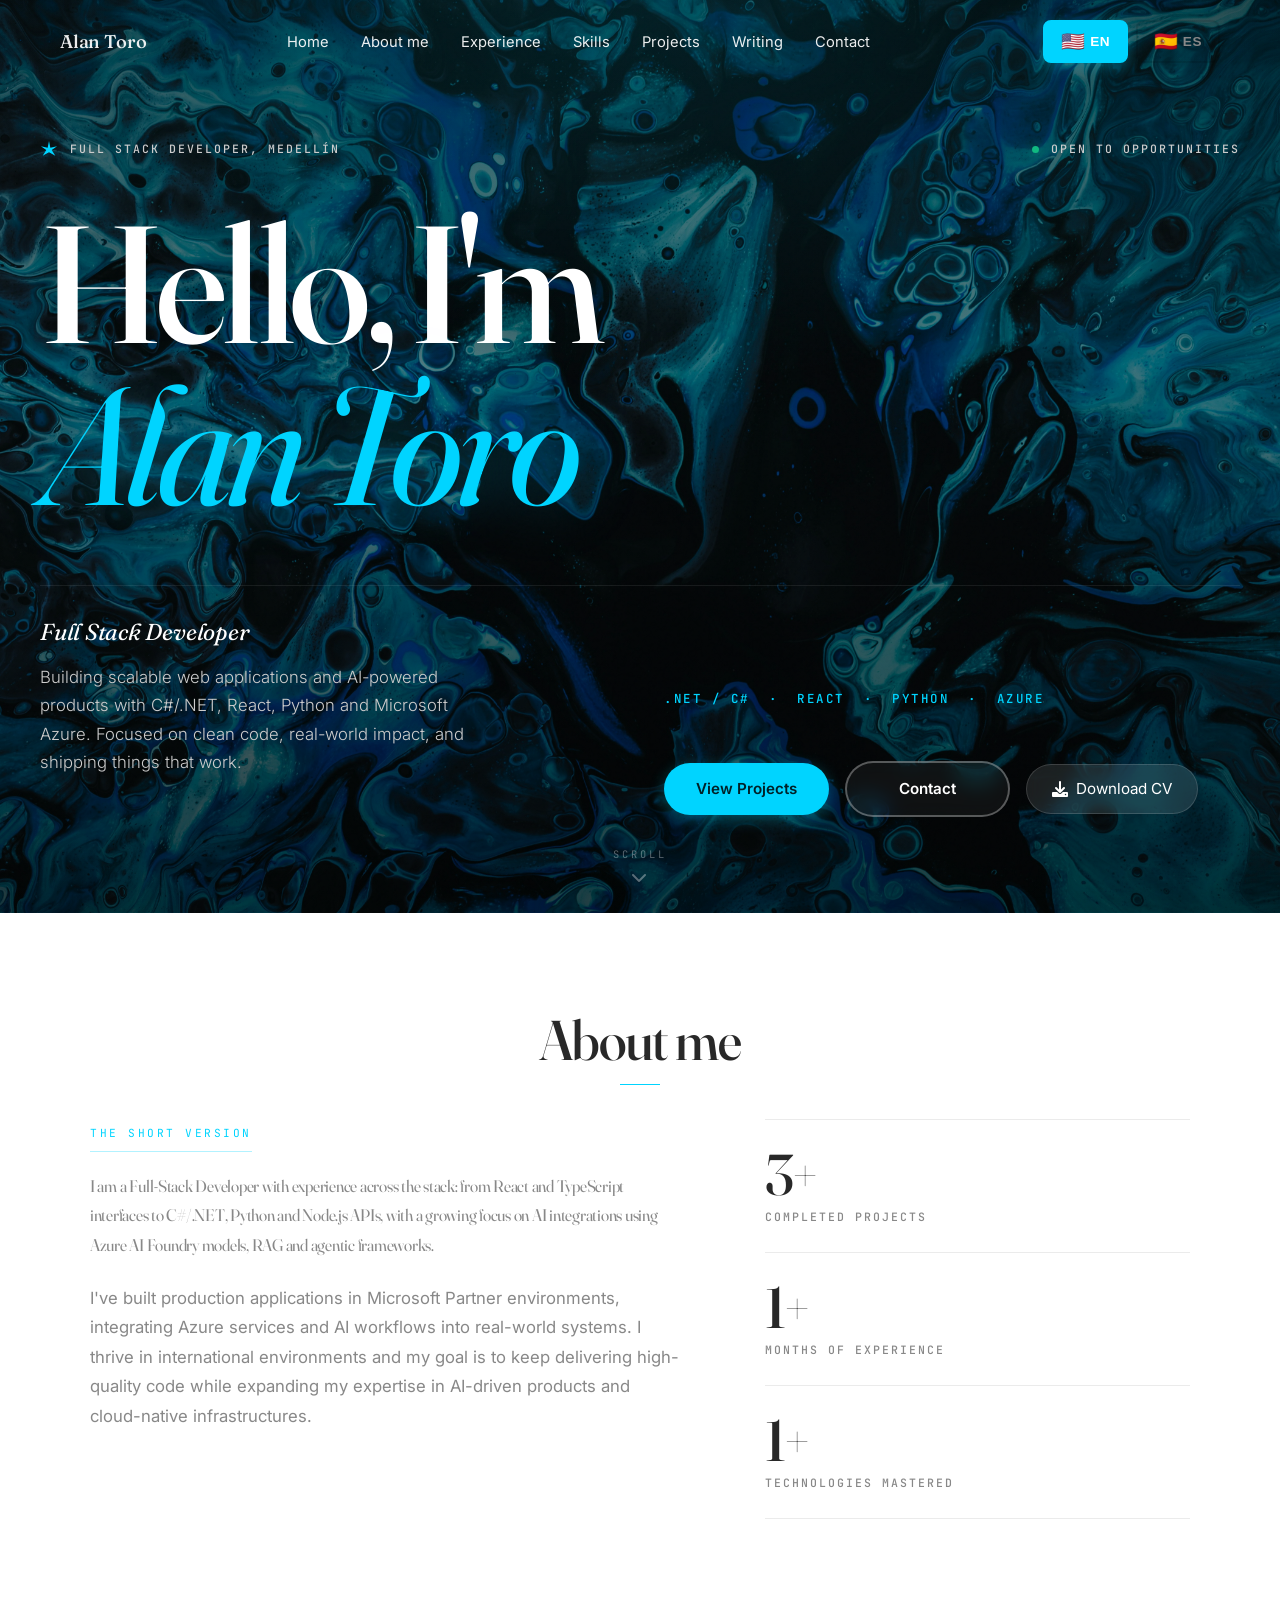
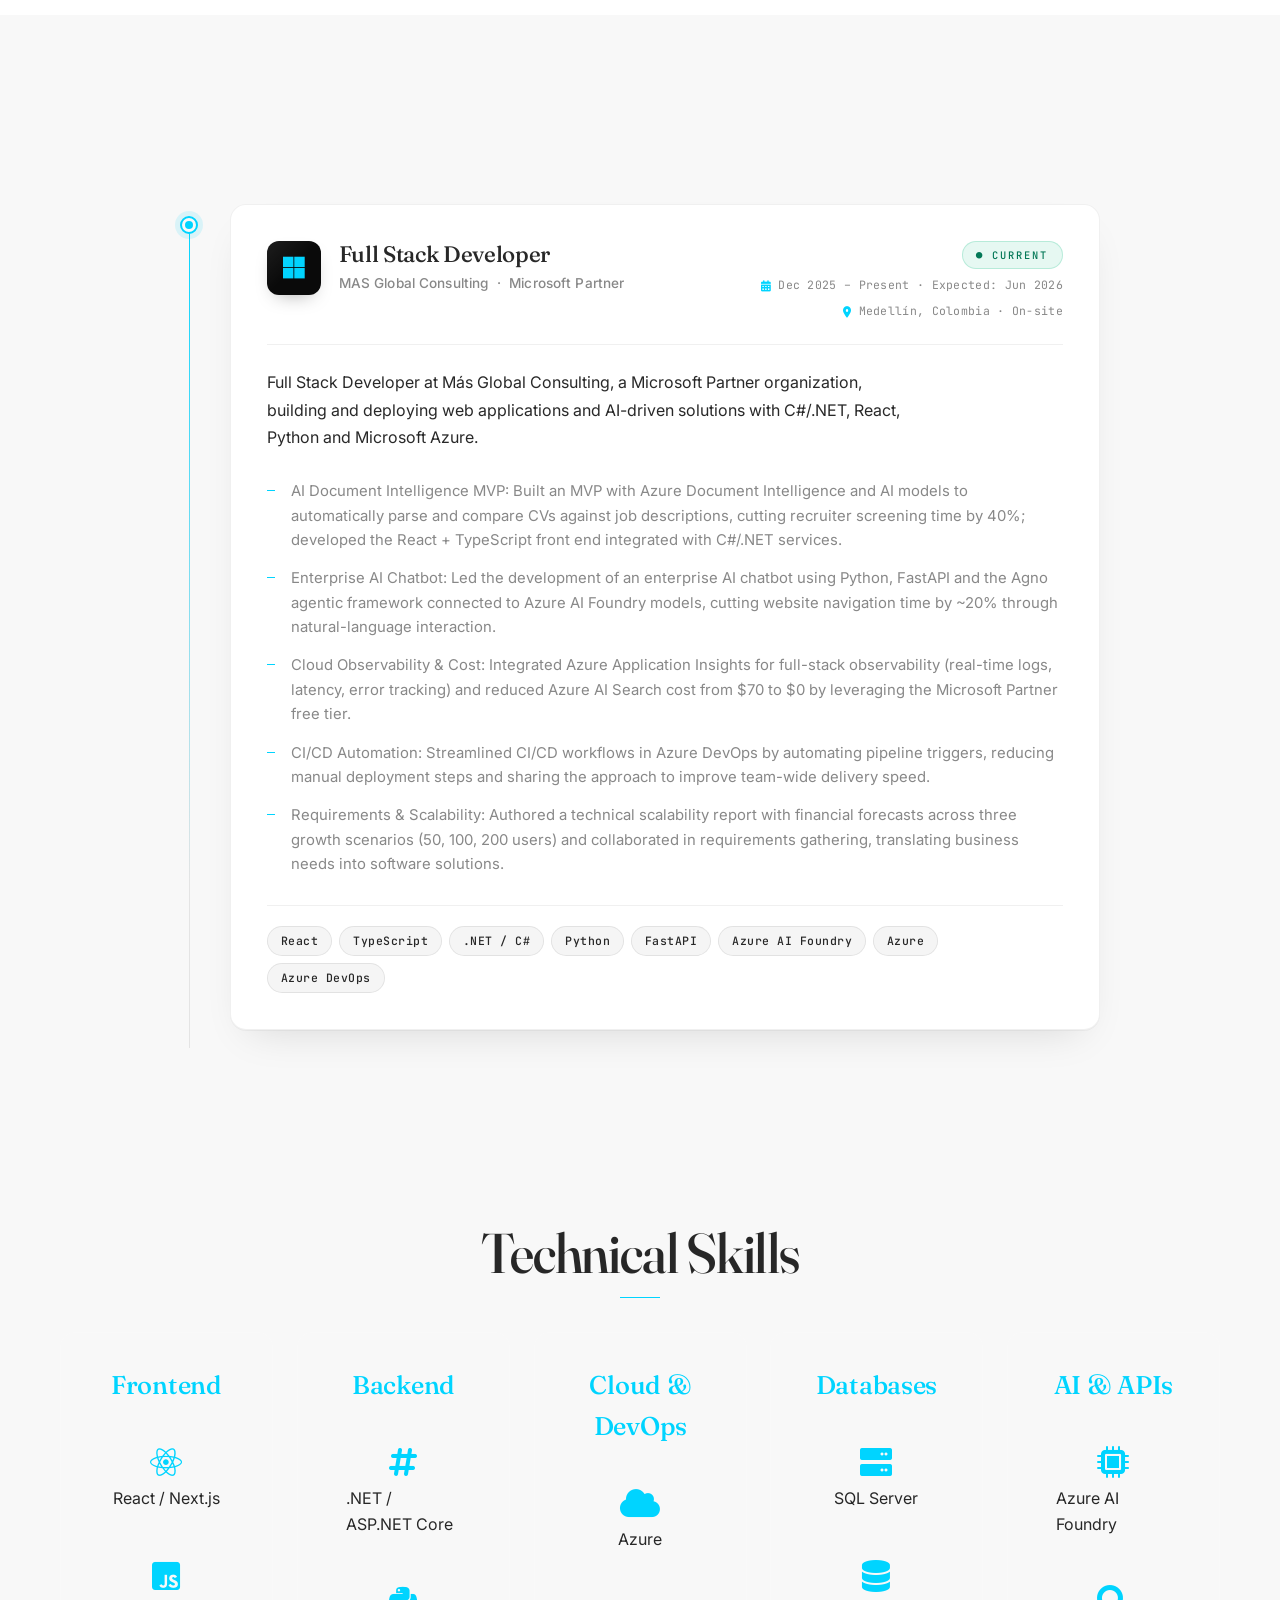
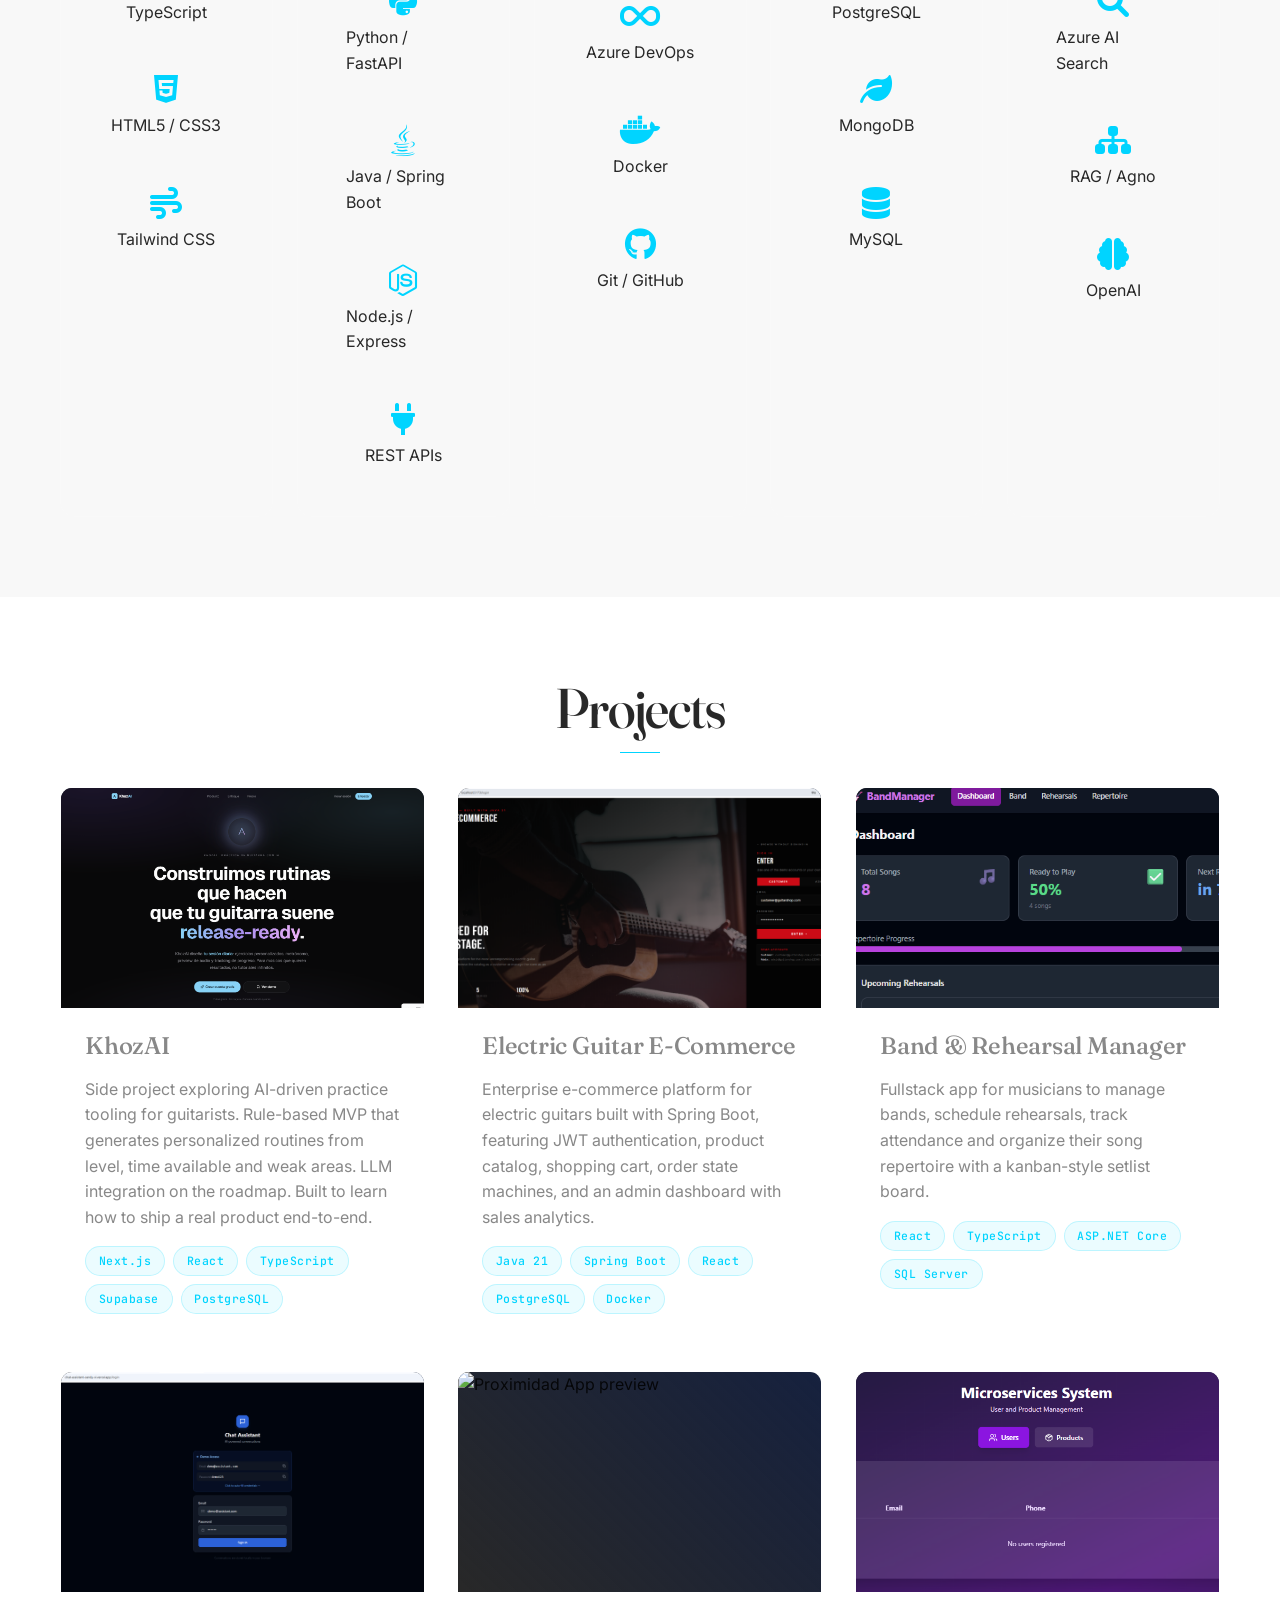
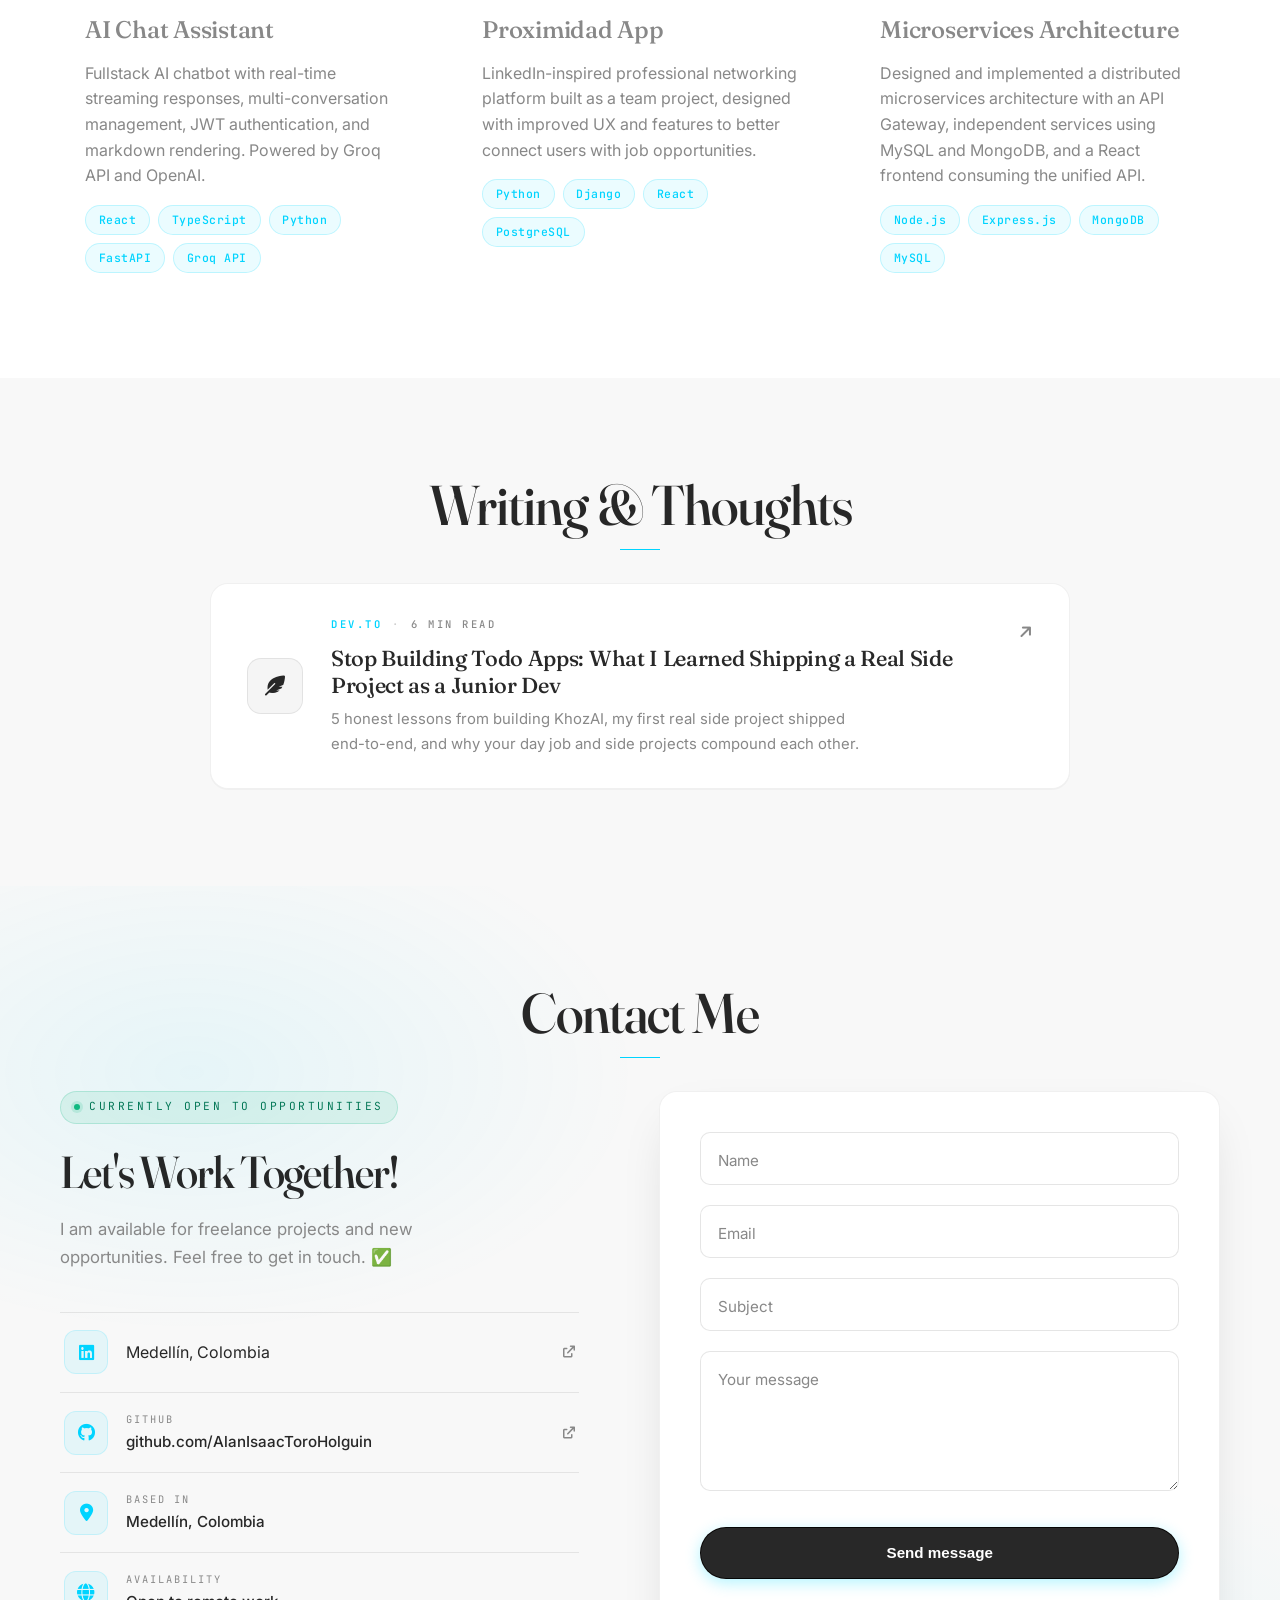
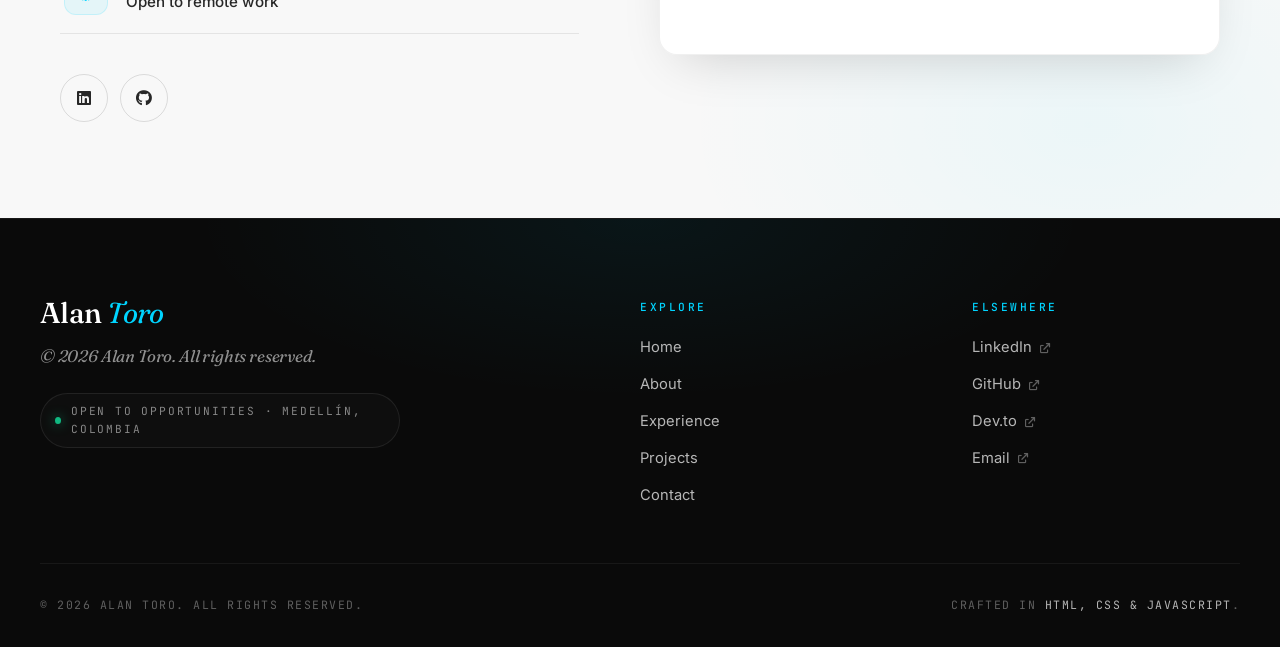
==== commit 5615051c: "Align portfolio with updated Full Stack Developer CV - Set download CV to Alan Toro_FullStack_Develo" ====
--- a/index.html
+++ b/index.html
@@ -109,16 +109,16 @@
                 <div class="hero-footer-left">
                     <h2 class="hero-subtitle">Full Stack Developer, building things that ship.</h2>
                     <p class="hero-description">
-                        Building scalable web applications and AI-powered products with React, .NET, Java
-                        and modern cloud tools. Focused on clean code, real-world impact, and shipping things that work.
+                        Building scalable web applications and AI-powered products with C#/.NET, React, Python
+                        and Microsoft Azure. Focused on clean code, real-world impact, and shipping things that work.
                     </p>
                 </div>
                 <div class="hero-footer-right">
-                    <p class="hero-tagline">.NET &amp; Java &nbsp;·&nbsp; Node.js &nbsp;·&nbsp; React &nbsp;·&nbsp; Azure</p>
+                    <p class="hero-tagline">.NET / C# &nbsp;·&nbsp; React &nbsp;·&nbsp; Python &nbsp;·&nbsp; Azure</p>
                     <div class="hero-buttons">
                         <a href="#projects" class="btn btn-primary">View Projects</a>
                         <a href="#contact" class="btn btn-secondary">Contact</a>
-                        <a href="assets/cv/Software Developer_Alan Toro_Resume .pdf" class="btn btn-cv" download="Software Developer_Alan Toro_Resume.pdf">
+                        <a href="assets/cv/Alan Toro_FullStack_Developer_Resume.pdf" class="btn btn-cv" download="Alan Toro_FullStack_Developer_Resume.pdf">
                             <i class="fas fa-download"></i>
                             Download CV
                         </a>
@@ -142,8 +142,8 @@
                     <span class="about-eyebrow">The short version</span>
                     <p class="about-lead">
                         I am a Full-Stack Developer with experience across the stack: from React and TypeScript
-                        interfaces to .NET, Java and Node.js APIs, with a growing focus on AI integrations using
-                        OpenAI models and modern LLM workflows.
+                        interfaces to C#/.NET, Python and Node.js APIs, with a growing focus on AI integrations using
+                        Azure AI Foundry models, RAG and agentic frameworks.
                     </p>
                     <p>
                         I've built production applications in Microsoft Partner environments, integrating Azure services
@@ -184,7 +184,7 @@
                                     <i class="fab fa-microsoft"></i>
                                 </div>
                                 <div>
-                                    <h3 class="experience-role">Junior Software Developer &amp; Intern</h3>
+                                    <h3 class="experience-role">Full Stack Developer</h3>
                                     <h4 class="experience-company-name">MAS Global Consulting &nbsp;·&nbsp; Microsoft Partner</h4>
                                 </div>
                             </div>
@@ -195,23 +195,25 @@
                             </div>
                         </div>
                         <p class="experience-desc">
-                            Software Developer at Más Global Consulting, a Microsoft Partner organization, specializing in
-                            fullstack development, cloud infrastructure, and AI-driven solutions within the Microsoft ecosystem.
+                            Full Stack Developer at Más Global Consulting, a Microsoft Partner organization, building and
+                            deploying web applications and AI-driven solutions with C#/.NET, React, Python and Microsoft Azure.
                         </p>
                         <ul class="experience-list">
-                            <li><strong>Fullstack Development:</strong> Implemented dynamic frontend components using React and TypeScript, integrating them with backend services developed in .NET / C#.</li>
-                            <li><strong>Generative AI Integration:</strong> Led the integration of OpenAI models for internal process automation, improving operational efficiency through applied artificial intelligence.</li>
-                            <li><strong>Cloud Infrastructure:</strong> Managed configuration and deployment of applications in Microsoft Azure, ensuring correct backend service operation and cloud solution scalability.</li>
-                            <li><strong>CI/CD Pipeline:</strong> Optimized software traceability and deployment through Azure DevOps workflows, reducing production errors and improving technical documentation.</li>
-                            <li><strong>Requirements Analysis:</strong> Actively collaborated in gathering technical and functional requirements, translating business needs into software solutions aligned with best practices.</li>
+                            <li><strong>AI Document Intelligence MVP:</strong> Built an MVP with Azure Document Intelligence and AI models to automatically parse and compare CVs against job descriptions, cutting recruiter screening time by 40%; developed the React + TypeScript front end integrated with C#/.NET services.</li>
+                            <li><strong>Enterprise AI Chatbot:</strong> Led the development of an enterprise AI chatbot using Python, FastAPI and the Agno agentic framework connected to Azure AI Foundry models, cutting website navigation time by ~20% through natural-language interaction.</li>
+                            <li><strong>Cloud Observability &amp; Cost:</strong> Integrated Azure Application Insights for full-stack observability (real-time logs, latency, error tracking) and reduced Azure AI Search cost from $70 to $0 by leveraging the Microsoft Partner free tier.</li>
+                            <li><strong>CI/CD Automation:</strong> Streamlined CI/CD workflows in Azure DevOps by automating pipeline triggers, reducing manual deployment steps and sharing the approach to improve team-wide delivery speed.</li>
+                            <li><strong>Requirements &amp; Scalability:</strong> Authored a technical scalability report with financial forecasts across three growth scenarios (50, 100, 200 users) and collaborated in requirements gathering, translating business needs into software solutions.</li>
                         </ul>
                         <div class="experience-tags">
                             <span class="tech-tag">React</span>
                             <span class="tech-tag">TypeScript</span>
                             <span class="tech-tag">.NET / C#</span>
+                            <span class="tech-tag">Python</span>
+                            <span class="tech-tag">FastAPI</span>
+                            <span class="tech-tag">Azure AI Foundry</span>
                             <span class="tech-tag">Azure</span>
                             <span class="tech-tag">Azure DevOps</span>
-                            <span class="tech-tag">OpenAI</span>
                         </div>
                     </div>
                 </div>
@@ -253,6 +255,10 @@
                             <span>.NET / ASP.NET Core</span>
                         </div>
                         <div class="skill-item">
+                            <i class="fab fa-python"></i>
+                            <span>Python / FastAPI</span>
+                        </div>
+                        <div class="skill-item">
                             <i class="fab fa-java"></i>
                             <span>Java / Spring Boot</span>
                         </div>
@@ -312,20 +318,20 @@
                     <h3>AI &amp; APIs</h3>
                     <div class="skill-items">
                         <div class="skill-item">
+                            <i class="fas fa-microchip"></i>
+                            <span>Azure AI Foundry</span>
+                        </div>
+                        <div class="skill-item">
+                            <i class="fas fa-search"></i>
+                            <span>Azure AI Search</span>
+                        </div>
+                        <div class="skill-item">
+                            <i class="fas fa-sitemap"></i>
+                            <span>RAG / Agno</span>
+                        </div>
+                        <div class="skill-item">
                             <i class="fas fa-brain"></i>
                             <span>OpenAI</span>
-                        </div>
-                        <div class="skill-item">
-                            <i class="fas fa-microchip"></i>
-                            <span>Azure AI Foundry</span>
-                        </div>
-                        <div class="skill-item">
-                            <i class="fas fa-search"></i>
-                            <span>Azure Cognitive Search</span>
-                        </div>
-                        <div class="skill-item">
-                            <i class="fas fa-file-code"></i>
-                            <span>Swagger / OpenAPI</span>
                         </div>
                     </div>
                 </div>
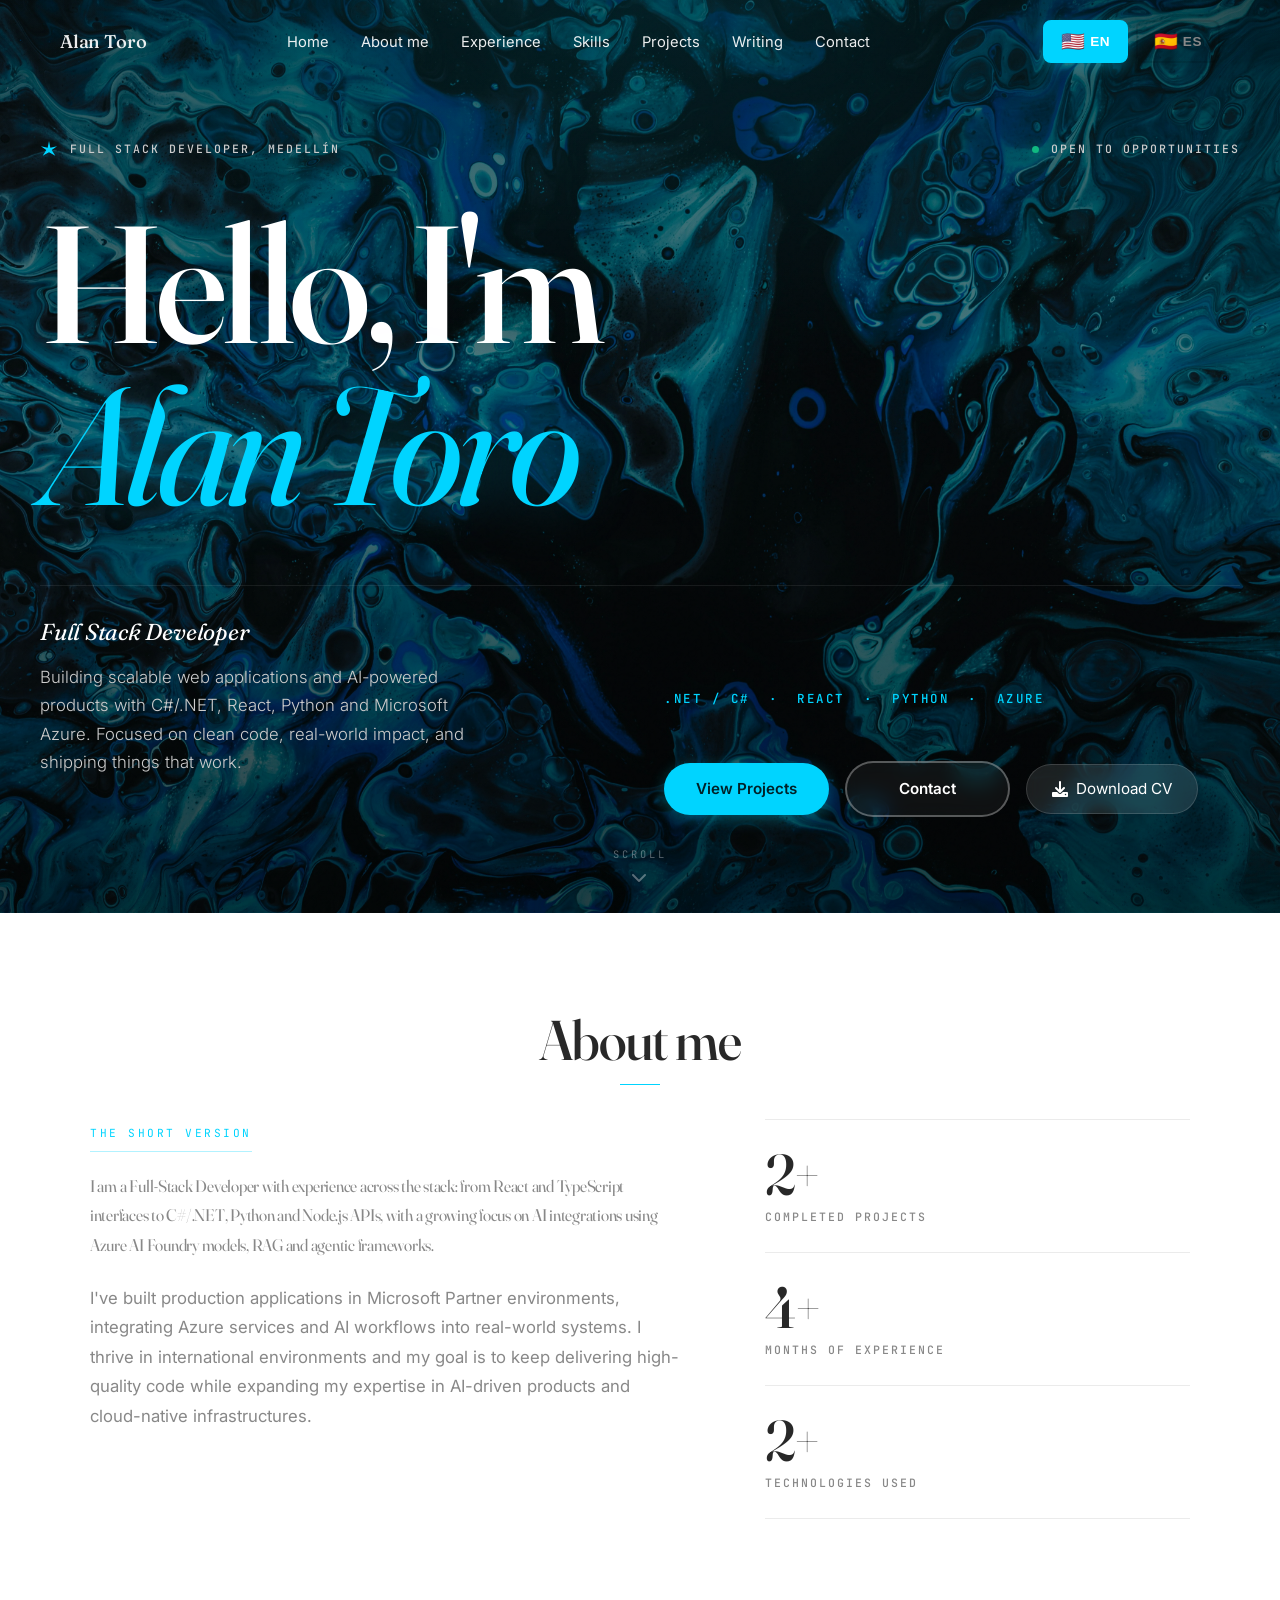
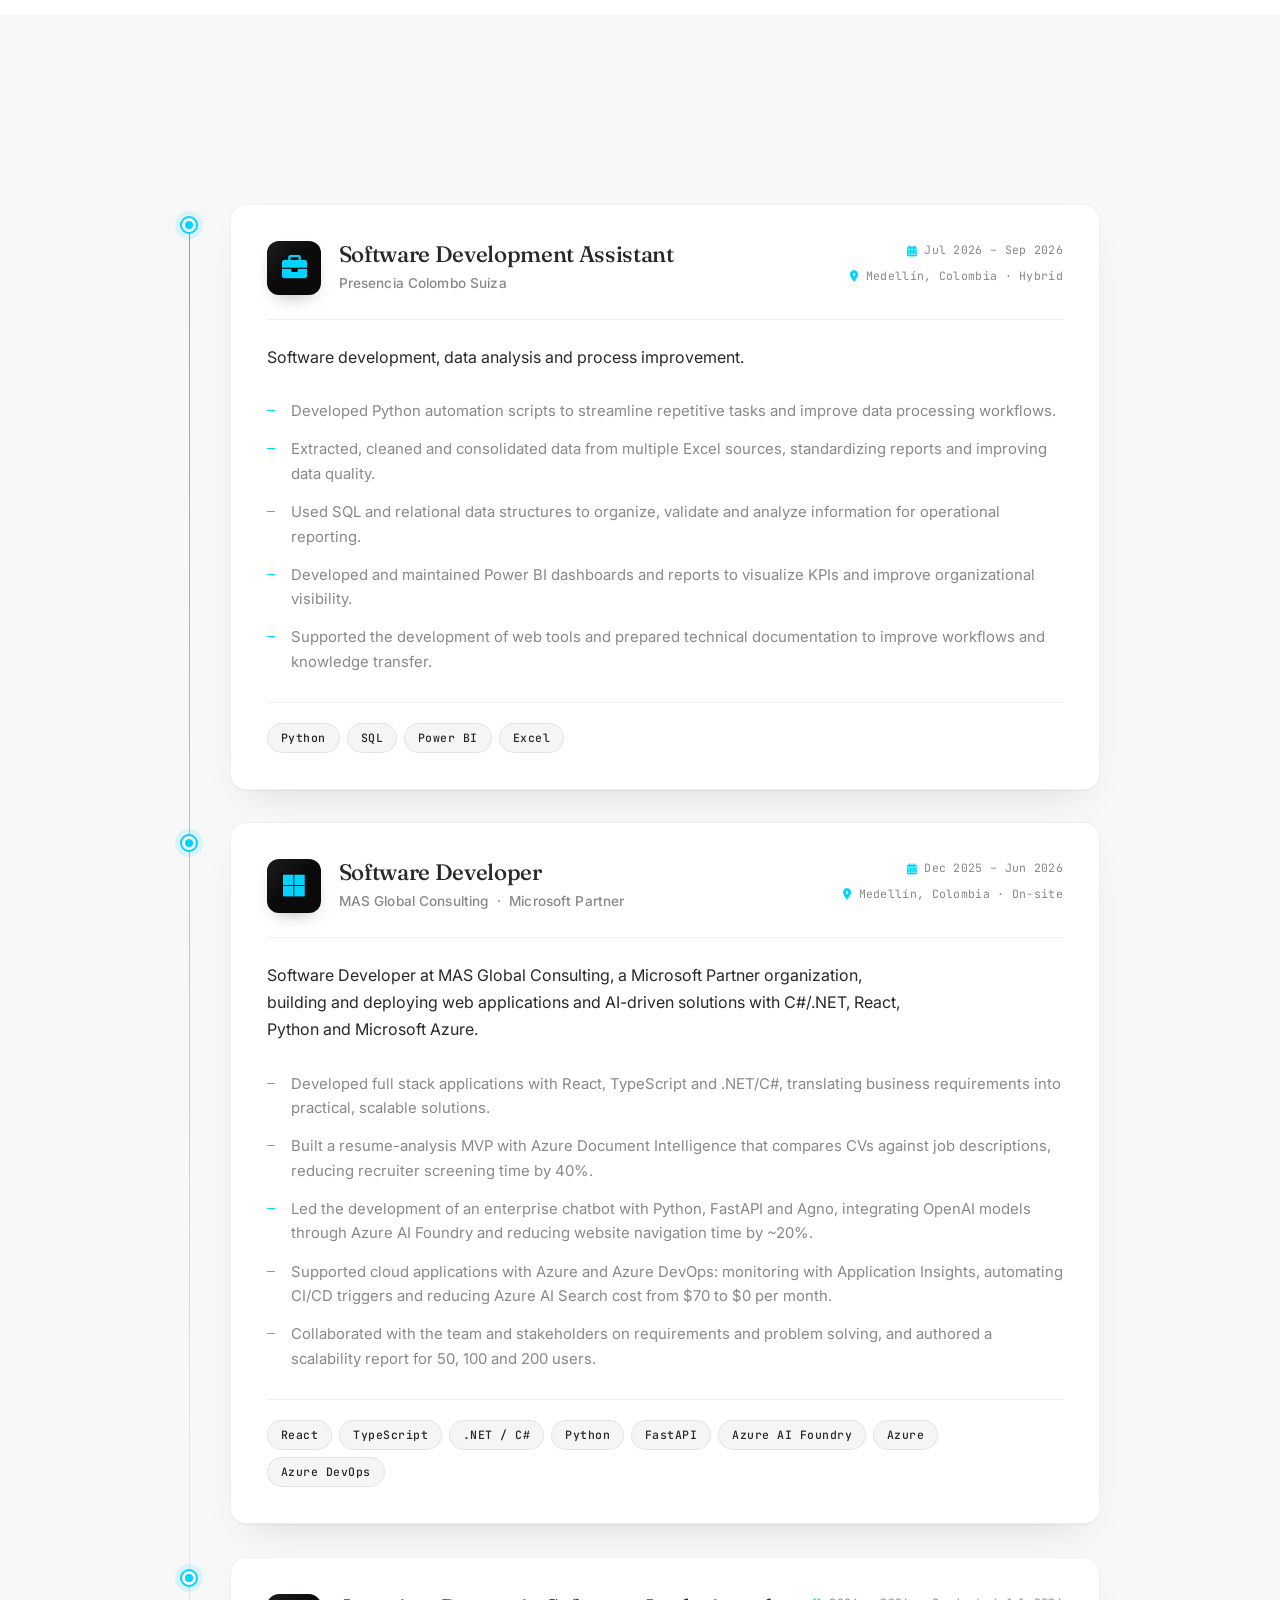
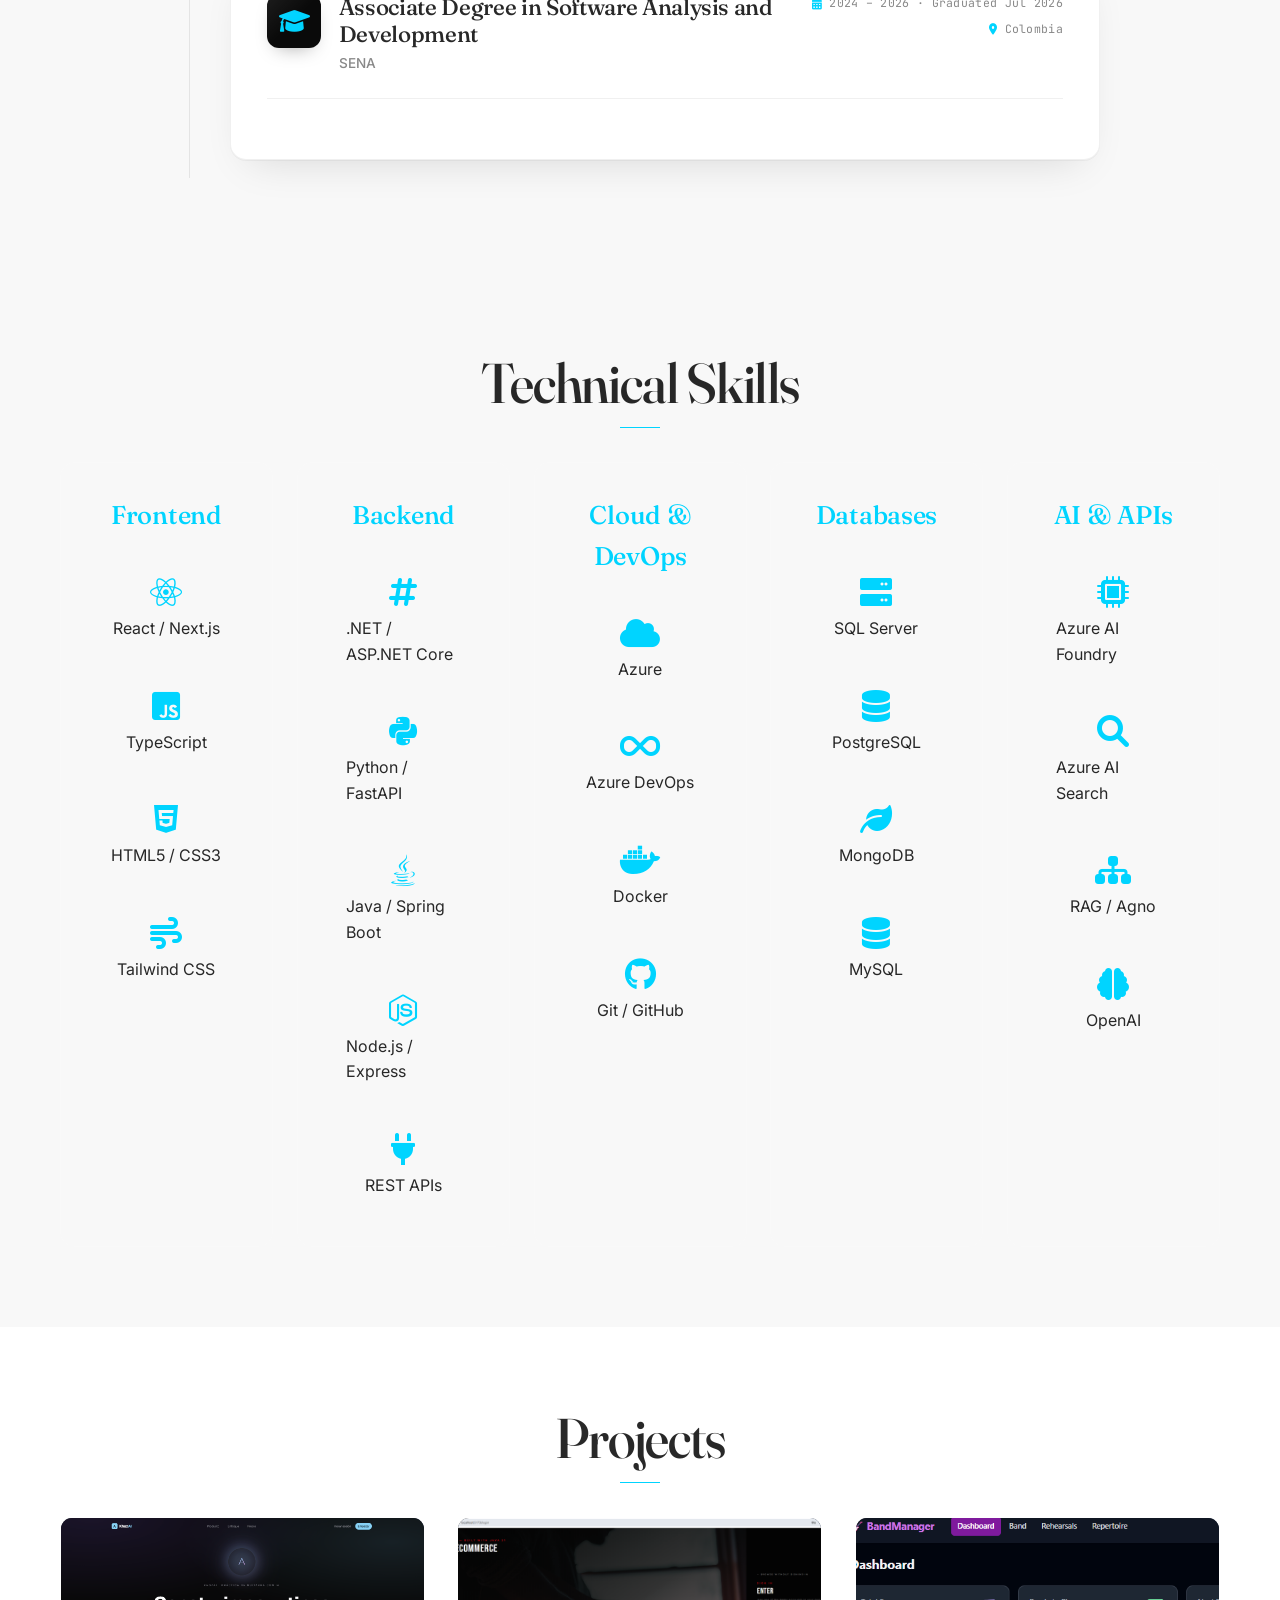
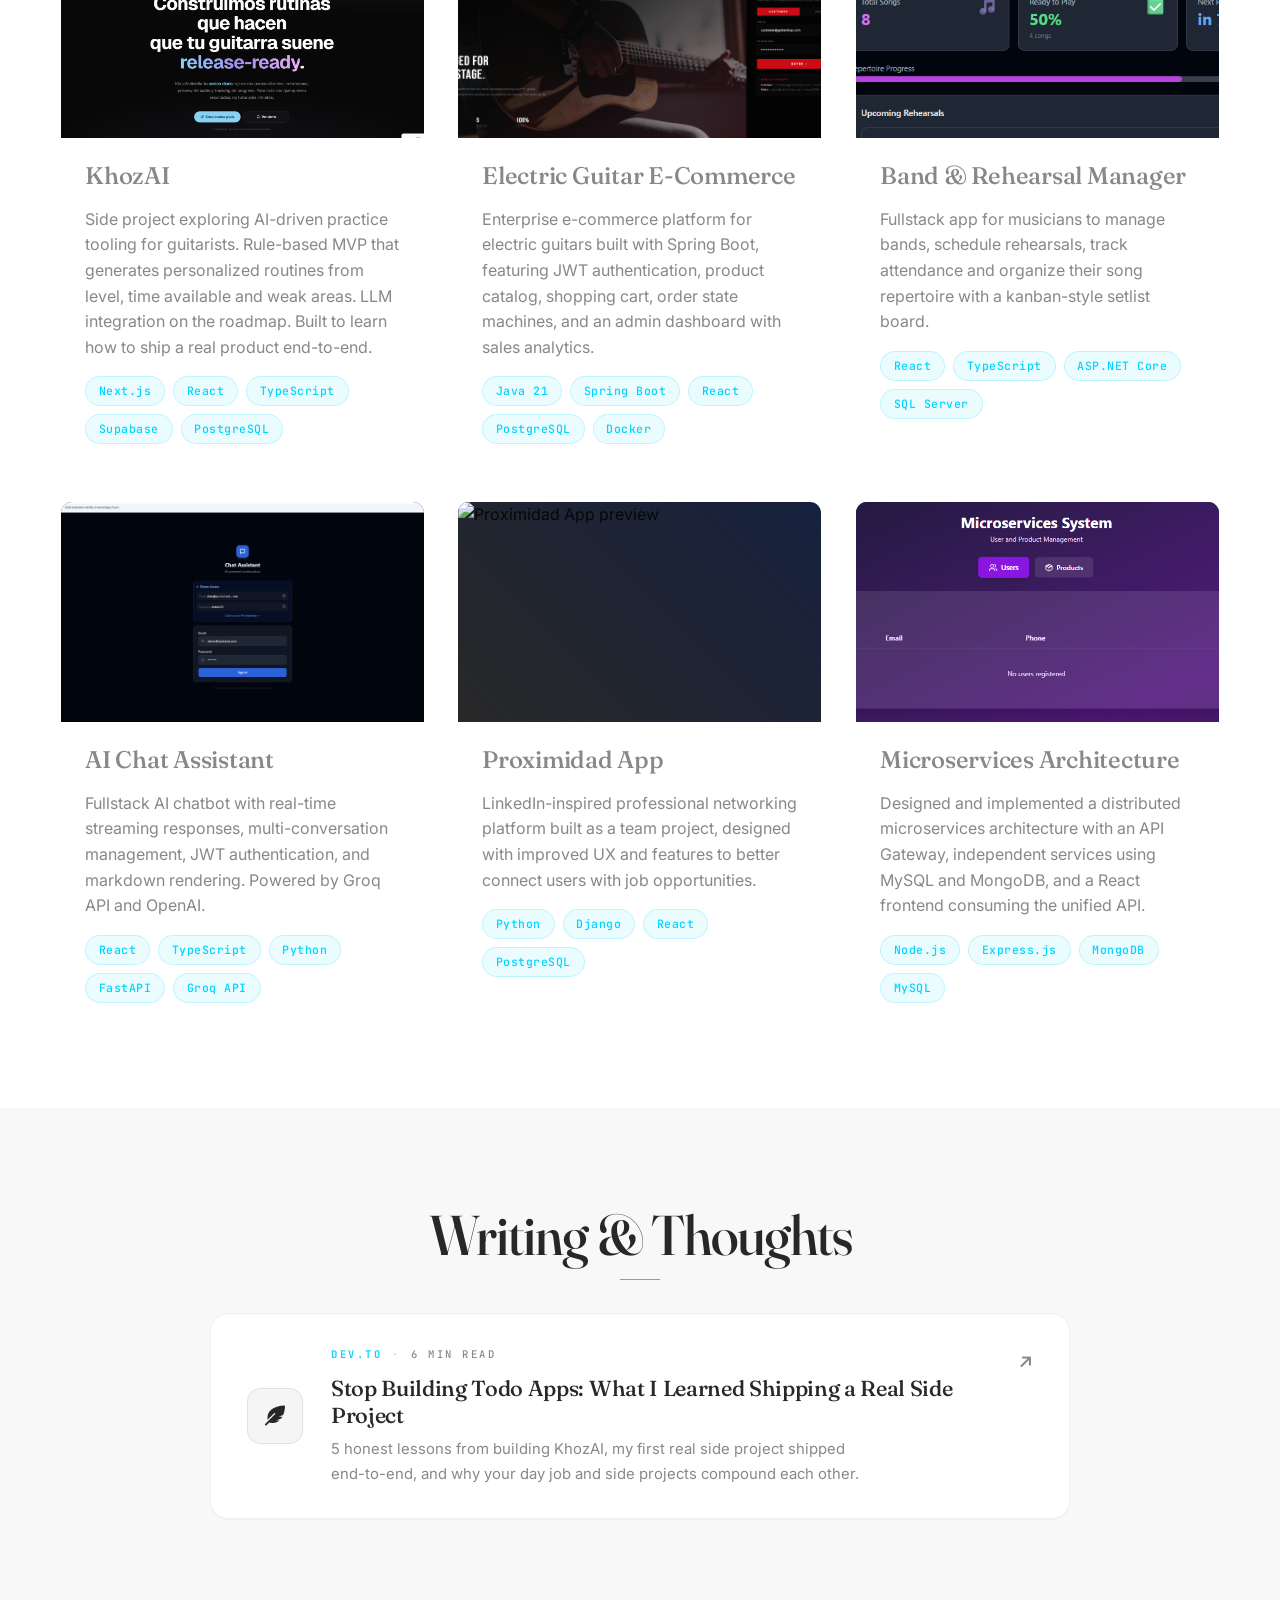
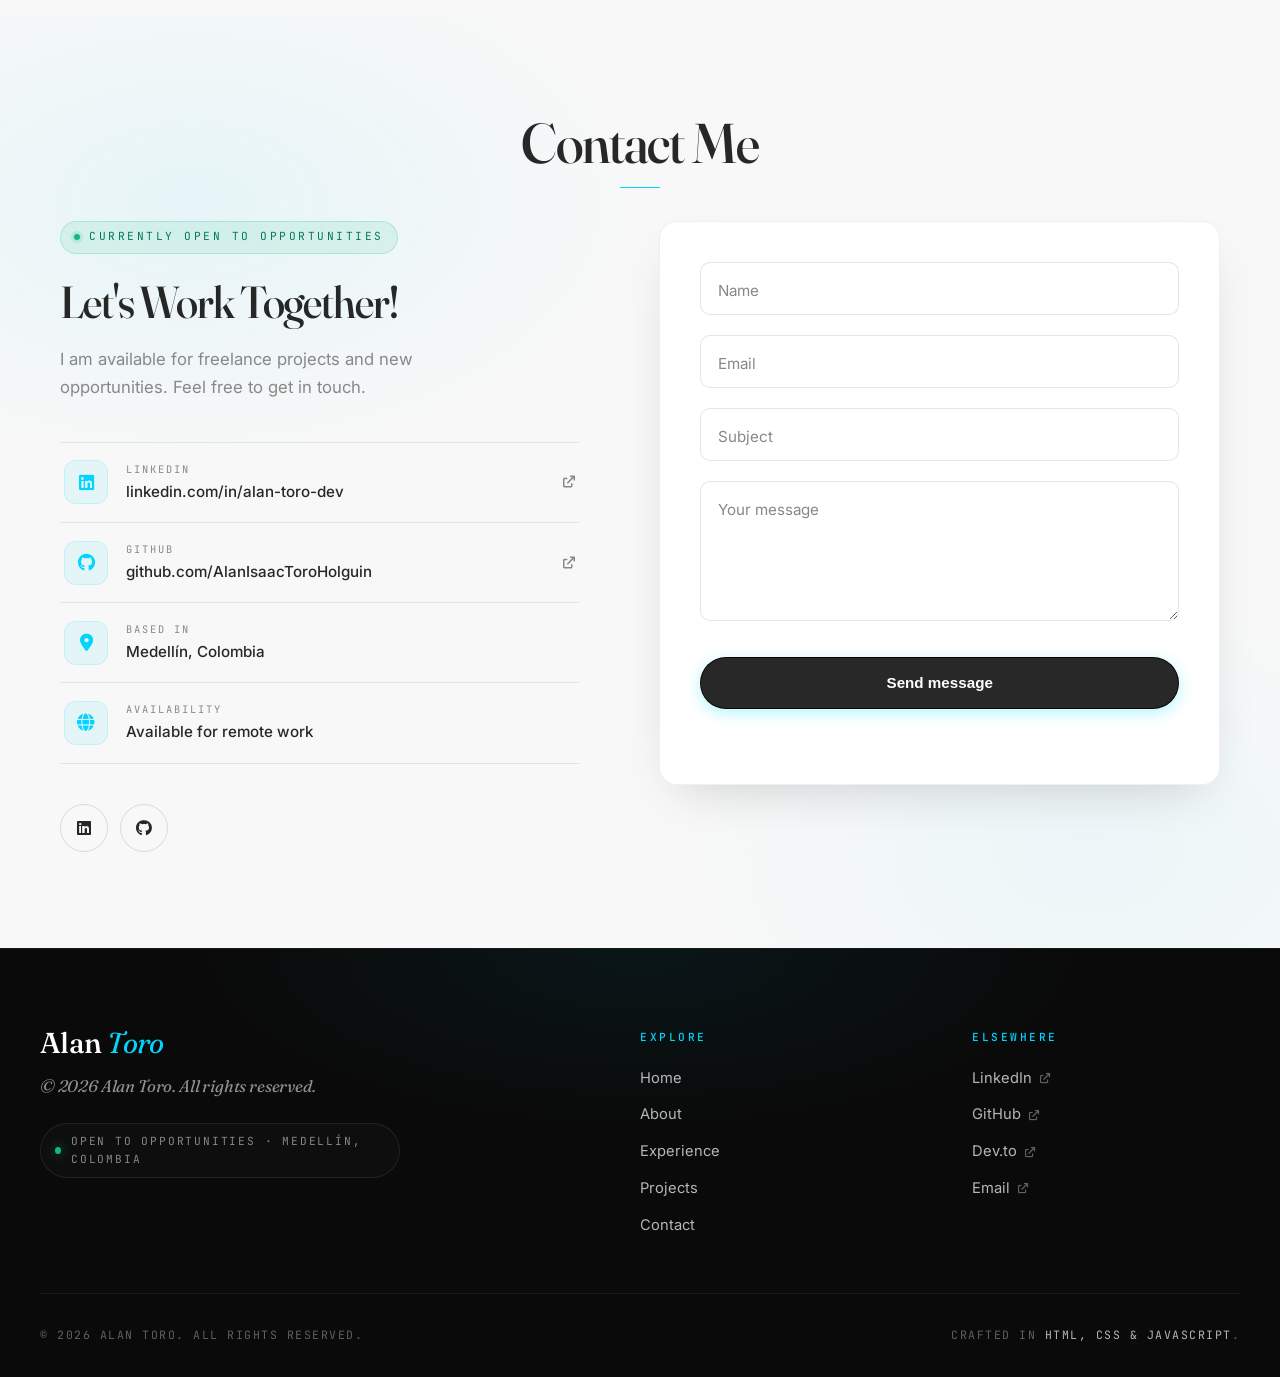
==== commit c180ce29: "Update portfolio content" ====
--- a/index.html
+++ b/index.html
@@ -118,7 +118,7 @@
                     <div class="hero-buttons">
                         <a href="#projects" class="btn btn-primary">View Projects</a>
                         <a href="#contact" class="btn btn-secondary">Contact</a>
-                        <a href="assets/cv/Alan Toro_FullStack_Developer_Resume.pdf" class="btn btn-cv" download="Alan Toro_FullStack_Developer_Resume.pdf">
+                        <a href="assets/cv/Alan_Toro_CV_Software_Developer_EN.pdf" class="btn btn-cv" download="Alan_Toro_CV_Software_Developer_EN.pdf">
                             <i class="fas fa-download"></i>
                             Download CV
                         </a>
@@ -154,16 +154,16 @@
                 </div>
                 <div class="about-stats">
                     <div class="stat-item">
-                        <h3>10+</h3>
+                        <h3>6</h3>
                         <p>Completed projects</p>
+                    </div>
+                    <div class="stat-item">
+                        <h3>10</h3>
+                        <p>Months of experience</p>
                     </div>
                     <div class="stat-item">
                         <h3>5+</h3>
-                        <p>Months of experience</p>
-                    </div>
-                    <div class="stat-item">
-                        <h3>5+</h3>
-                        <p>Technologies mastered</p>
+                        <p>Technologies used</p>
                     </div>
                 </div>
             </div>
@@ -181,29 +181,64 @@
                         <div class="experience-header">
                             <div class="experience-left">
                                 <div class="company-badge">
+                                    <i class="fas fa-briefcase"></i>
+                                </div>
+                                <div>
+                                    <h3 class="experience-role">Software Development Assistant</h3>
+                                    <h4 class="experience-company-name">Presencia Colombo Suiza</h4>
+                                </div>
+                            </div>
+                            <div class="experience-right">
+                                <p class="experience-period"><i class="fas fa-calendar-alt"></i> Jul 2026 – Sep 2026</p>
+                                <p class="experience-location"><i class="fas fa-map-marker-alt"></i> Medellín, Colombia · Hybrid</p>
+                            </div>
+                        </div>
+                        <p class="experience-desc">
+                            Software development, data analysis and process improvement.
+                        </p>
+                        <ul class="experience-list">
+                            <li>Developed Python automation scripts to streamline repetitive tasks and improve data processing workflows.</li>
+                            <li>Extracted, cleaned and consolidated data from multiple Excel sources, standardizing reports and improving data quality.</li>
+                            <li>Used SQL and relational data structures to organize, validate and analyze information for operational reporting.</li>
+                            <li>Developed and maintained Power BI dashboards and reports to visualize KPIs and improve organizational visibility.</li>
+                            <li>Supported the development of web tools and prepared technical documentation to improve workflows and knowledge transfer.</li>
+                        </ul>
+                        <div class="experience-tags">
+                            <span class="tech-tag">Python</span>
+                            <span class="tech-tag">SQL</span>
+                            <span class="tech-tag">Power BI</span>
+                            <span class="tech-tag">Excel</span>
+                        </div>
+                    </div>
+                </div>
+                <div class="experience-item">
+                    <div class="experience-dot"></div>
+                    <div class="experience-card">
+                        <div class="experience-header">
+                            <div class="experience-left">
+                                <div class="company-badge">
                                     <i class="fab fa-microsoft"></i>
                                 </div>
                                 <div>
-                                    <h3 class="experience-role">Full Stack Developer</h3>
+                                    <h3 class="experience-role">Software Developer</h3>
                                     <h4 class="experience-company-name">MAS Global Consulting &nbsp;·&nbsp; Microsoft Partner</h4>
                                 </div>
                             </div>
                             <div class="experience-right">
-                                <span class="experience-status">● Current</span>
-                                <p class="experience-period"><i class="fas fa-calendar-alt"></i> Dec 2025 – Present &nbsp;·&nbsp; Expected: Jun 2026</p>
+                                <p class="experience-period"><i class="fas fa-calendar-alt"></i> Dec 2025 – Jun 2026</p>
                                 <p class="experience-location"><i class="fas fa-map-marker-alt"></i> Medellín, Colombia · On-site</p>
                             </div>
                         </div>
                         <p class="experience-desc">
-                            Full Stack Developer at Más Global Consulting, a Microsoft Partner organization, building and
+                            Software Developer at MAS Global Consulting, a Microsoft Partner organization, building and
                             deploying web applications and AI-driven solutions with C#/.NET, React, Python and Microsoft Azure.
                         </p>
                         <ul class="experience-list">
-                            <li><strong>AI Document Intelligence MVP:</strong> Built an MVP with Azure Document Intelligence and AI models to automatically parse and compare CVs against job descriptions, cutting recruiter screening time by 40%; developed the React + TypeScript front end integrated with C#/.NET services.</li>
-                            <li><strong>Enterprise AI Chatbot:</strong> Led the development of an enterprise AI chatbot using Python, FastAPI and the Agno agentic framework connected to Azure AI Foundry models, cutting website navigation time by ~20% through natural-language interaction.</li>
-                            <li><strong>Cloud Observability &amp; Cost:</strong> Integrated Azure Application Insights for full-stack observability (real-time logs, latency, error tracking) and reduced Azure AI Search cost from $70 to $0 by leveraging the Microsoft Partner free tier.</li>
-                            <li><strong>CI/CD Automation:</strong> Streamlined CI/CD workflows in Azure DevOps by automating pipeline triggers, reducing manual deployment steps and sharing the approach to improve team-wide delivery speed.</li>
-                            <li><strong>Requirements &amp; Scalability:</strong> Authored a technical scalability report with financial forecasts across three growth scenarios (50, 100, 200 users) and collaborated in requirements gathering, translating business needs into software solutions.</li>
+                            <li>Developed full stack applications with React, TypeScript and .NET/C#, translating business requirements into practical, scalable solutions.</li>
+                            <li>Built a resume-analysis MVP with Azure Document Intelligence that compares CVs against job descriptions, reducing recruiter screening time by 40%.</li>
+                            <li>Led the development of an enterprise chatbot with Python, FastAPI and Agno, integrating OpenAI models through Azure AI Foundry and reducing website navigation time by ~20%.</li>
+                            <li>Supported cloud applications with Azure and Azure DevOps: monitoring with Application Insights, automating CI/CD triggers and reducing Azure AI Search cost from $70 to $0 per month.</li>
+                            <li>Collaborated with the team and stakeholders on requirements and problem solving, and authored a scalability report for 50, 100 and 200 users.</li>
                         </ul>
                         <div class="experience-tags">
                             <span class="tech-tag">React</span>
@@ -214,6 +249,26 @@
                             <span class="tech-tag">Azure AI Foundry</span>
                             <span class="tech-tag">Azure</span>
                             <span class="tech-tag">Azure DevOps</span>
+                        </div>
+                    </div>
+                </div>
+                <div class="experience-item">
+                    <div class="experience-dot"></div>
+                    <div class="experience-card">
+                        <div class="experience-header">
+                            <div class="experience-left">
+                                <div class="company-badge">
+                                    <i class="fas fa-graduation-cap"></i>
+                                </div>
+                                <div>
+                                    <h3 class="experience-role">Associate Degree in Software Analysis and Development</h3>
+                                    <h4 class="experience-company-name">SENA</h4>
+                                </div>
+                            </div>
+                            <div class="experience-right">
+                                <p class="experience-period"><i class="fas fa-calendar-alt"></i> 2024 – 2026 &nbsp;·&nbsp; Graduated Jul 2026</p>
+                                <p class="experience-location"><i class="fas fa-map-marker-alt"></i> Colombia</p>
+                            </div>
                         </div>
                     </div>
                 </div>
@@ -489,7 +544,7 @@
                             <span class="article-dot">·</span>
                             <span class="article-read">6 min read</span>
                         </div>
-                        <h3 class="article-title">Stop Building Todo Apps: What I Learned Shipping a Real Side Project as a Junior Dev</h3>
+                        <h3 class="article-title">Stop Building Todo Apps: What I Learned Shipping a Real Side Project</h3>
                         <p class="article-excerpt">5 honest lessons from building KhozAI, my first real side project shipped end-to-end, and why your day job and side projects compound each other.</p>
                     </div>
                     <div class="article-arrow">
@@ -508,7 +563,7 @@
                 <div class="contact-info">
                     <span class="contact-eyebrow">Currently open to opportunities</span>
                     <h3>Let&rsquo;s Work Together!</h3>
-                    <p>I am available for freelance projects and new opportunities. Feel free to get in touch. ✅</p>
+                    <p>I am available for freelance projects and new opportunities. Feel free to get in touch.</p>
                     <div class="contact-methods">
                         <a href="https://www.linkedin.com/in/alan-toro-dev/" class="contact-method" target="_blank" rel="noopener">
                             <span class="contact-method-icon"><i class="fab fa-linkedin"></i></span>
@@ -608,7 +663,7 @@
                         <li><a href="https://www.linkedin.com/in/alan-toro-dev/" target="_blank" rel="noopener">LinkedIn <i class="fas fa-arrow-up-right-from-square"></i></a></li>
                         <li><a href="https://github.com/AlanIsaacToroHolguin" target="_blank" rel="noopener">GitHub <i class="fas fa-arrow-up-right-from-square"></i></a></li>
                         <li><a href="https://dev.to/alanisaactoroholguin" target="_blank" rel="noopener">Dev.to <i class="fas fa-arrow-up-right-from-square"></i></a></li>
-                        <li><a href="mailto:alan.toro@masglobalconsulting.com">Email <i class="fas fa-arrow-up-right-from-square"></i></a></li>
+                        <li><a href="mailto:alansoftwarearch@gmail.com">Email <i class="fas fa-arrow-up-right-from-square"></i></a></li>
                     </ul>
                 </div>
             </div>
